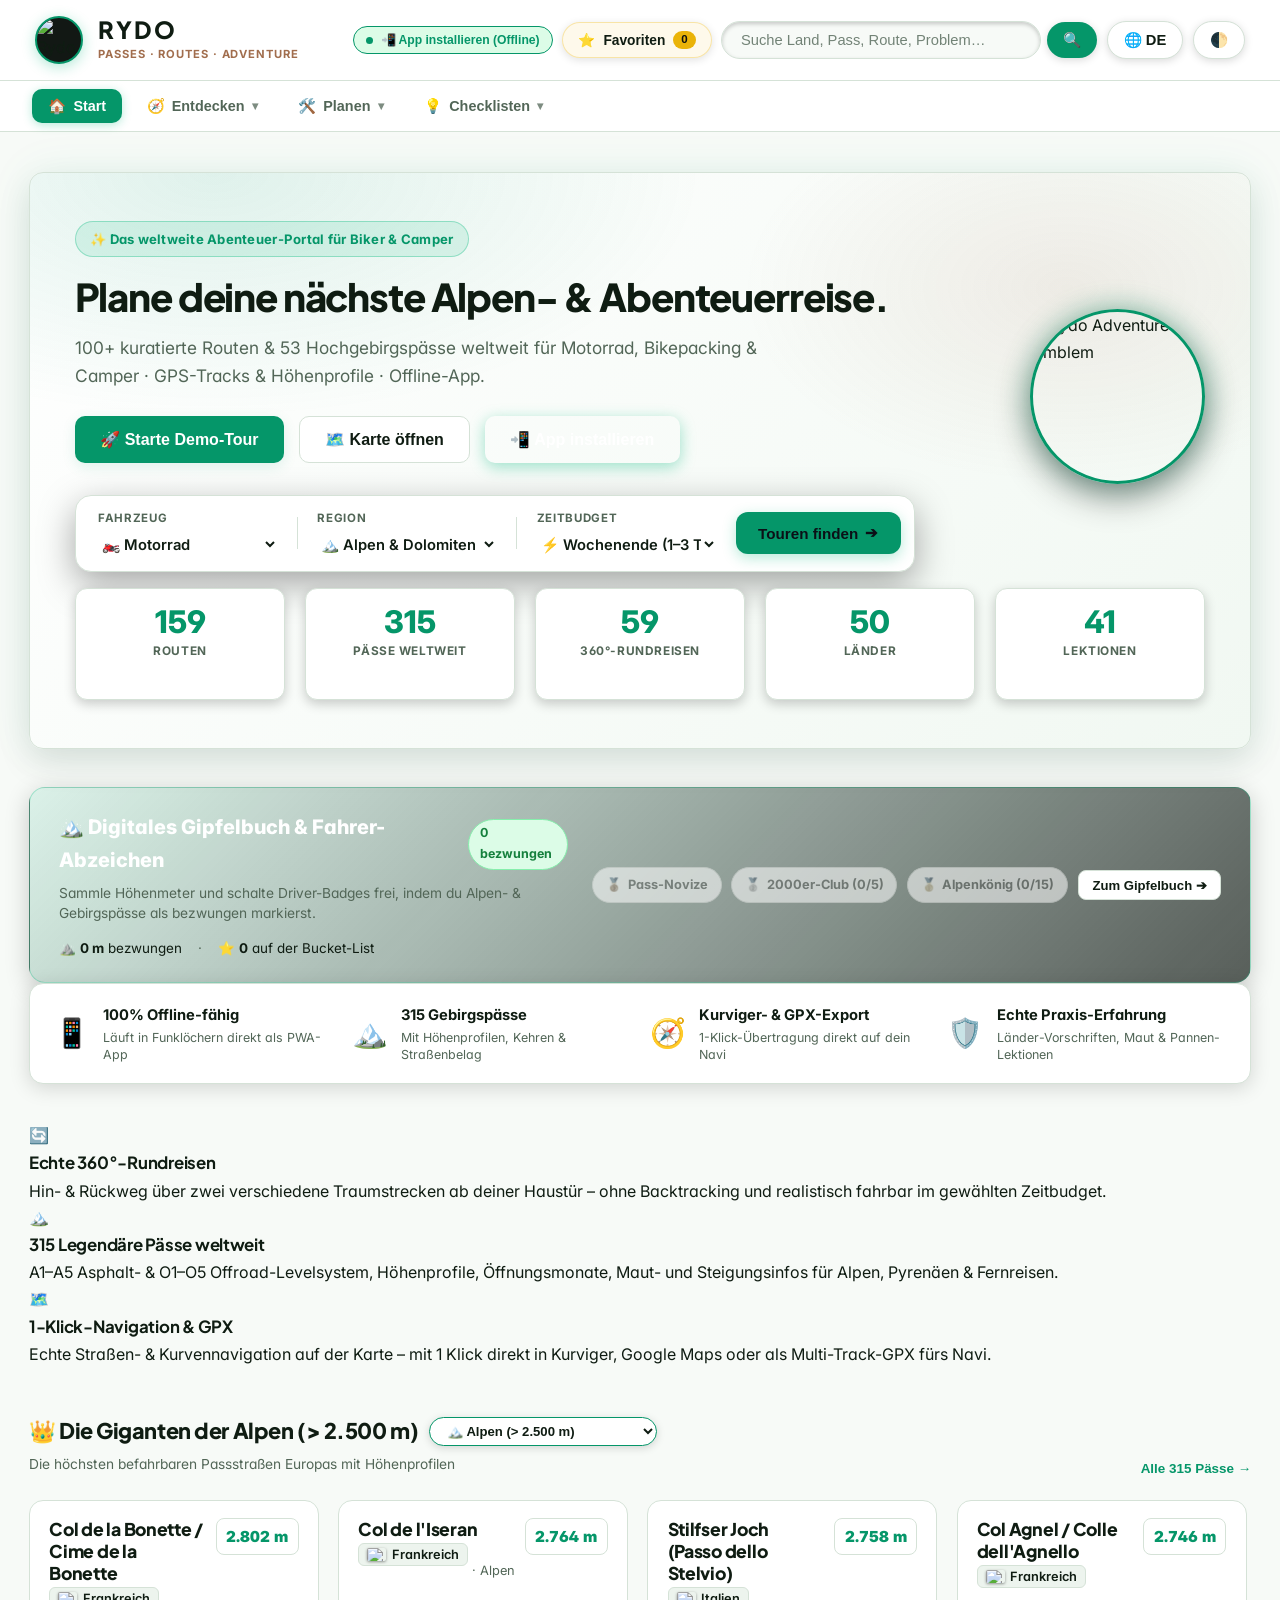
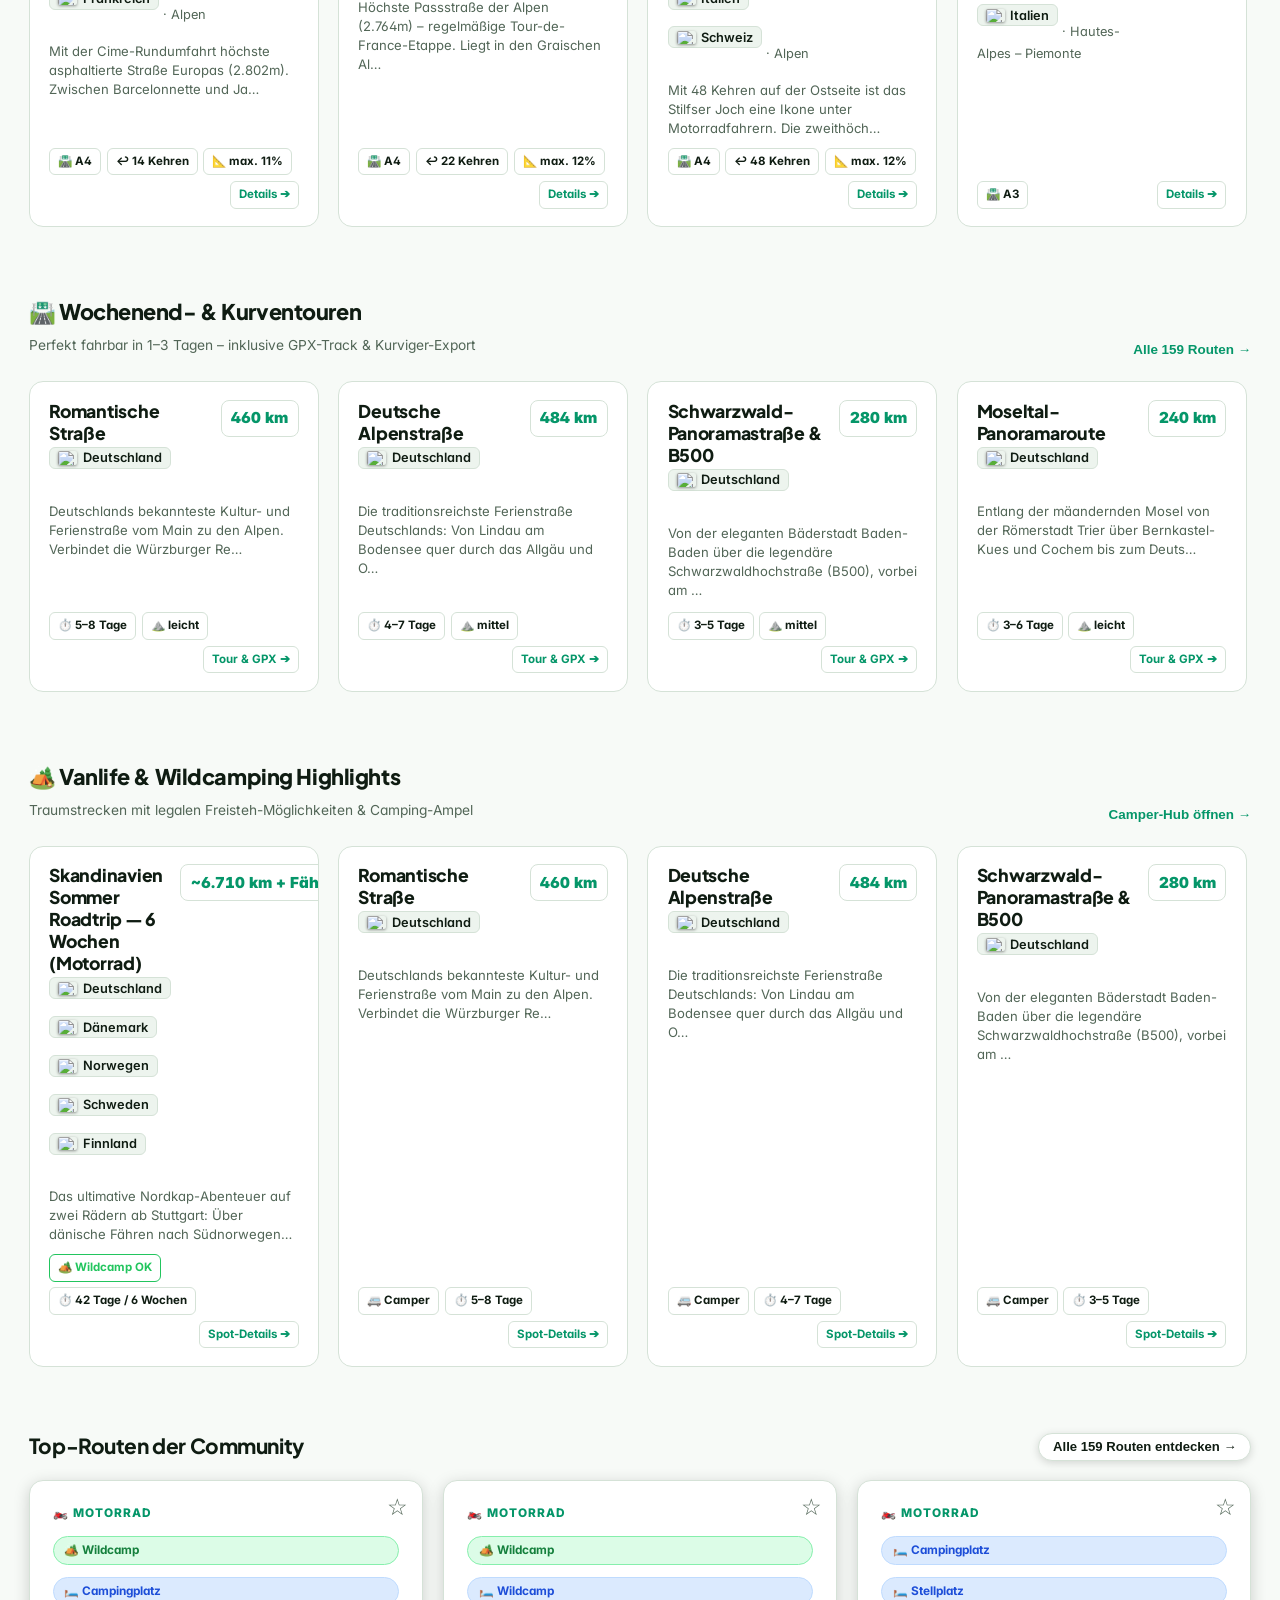
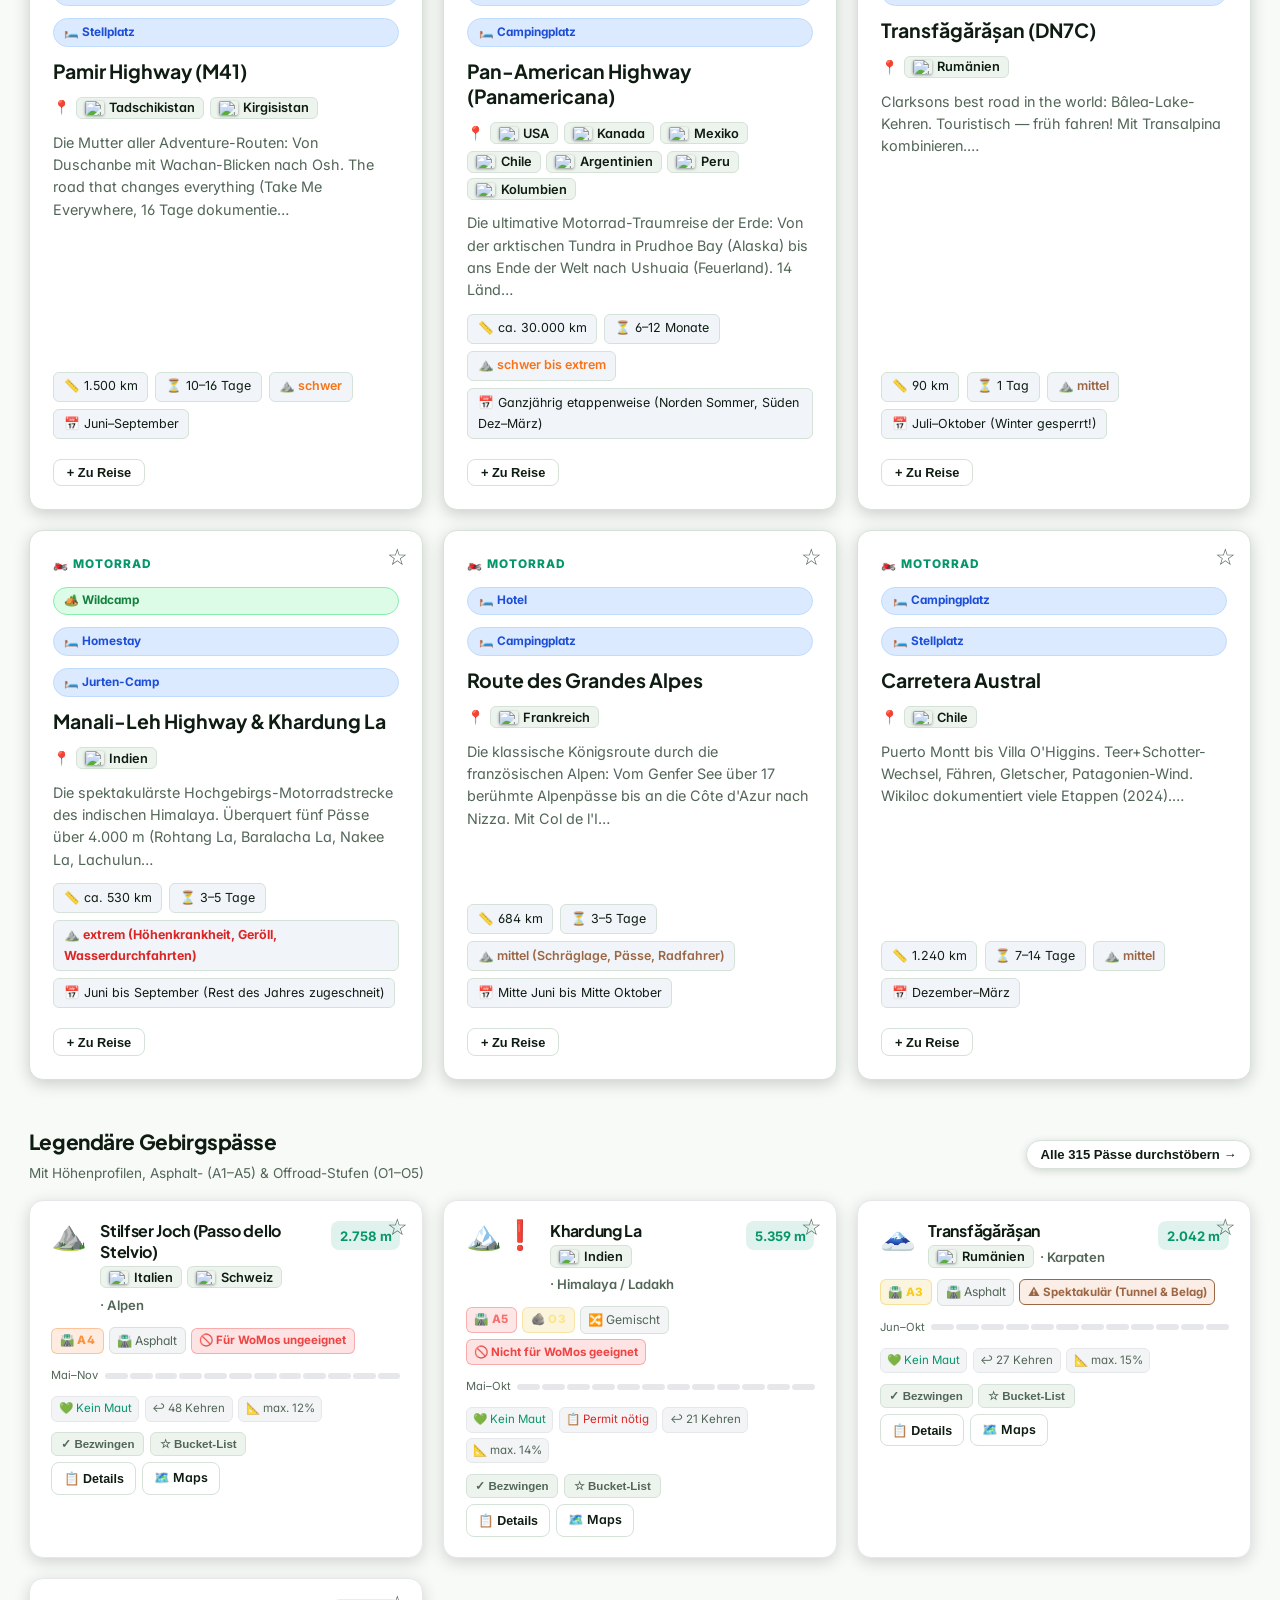
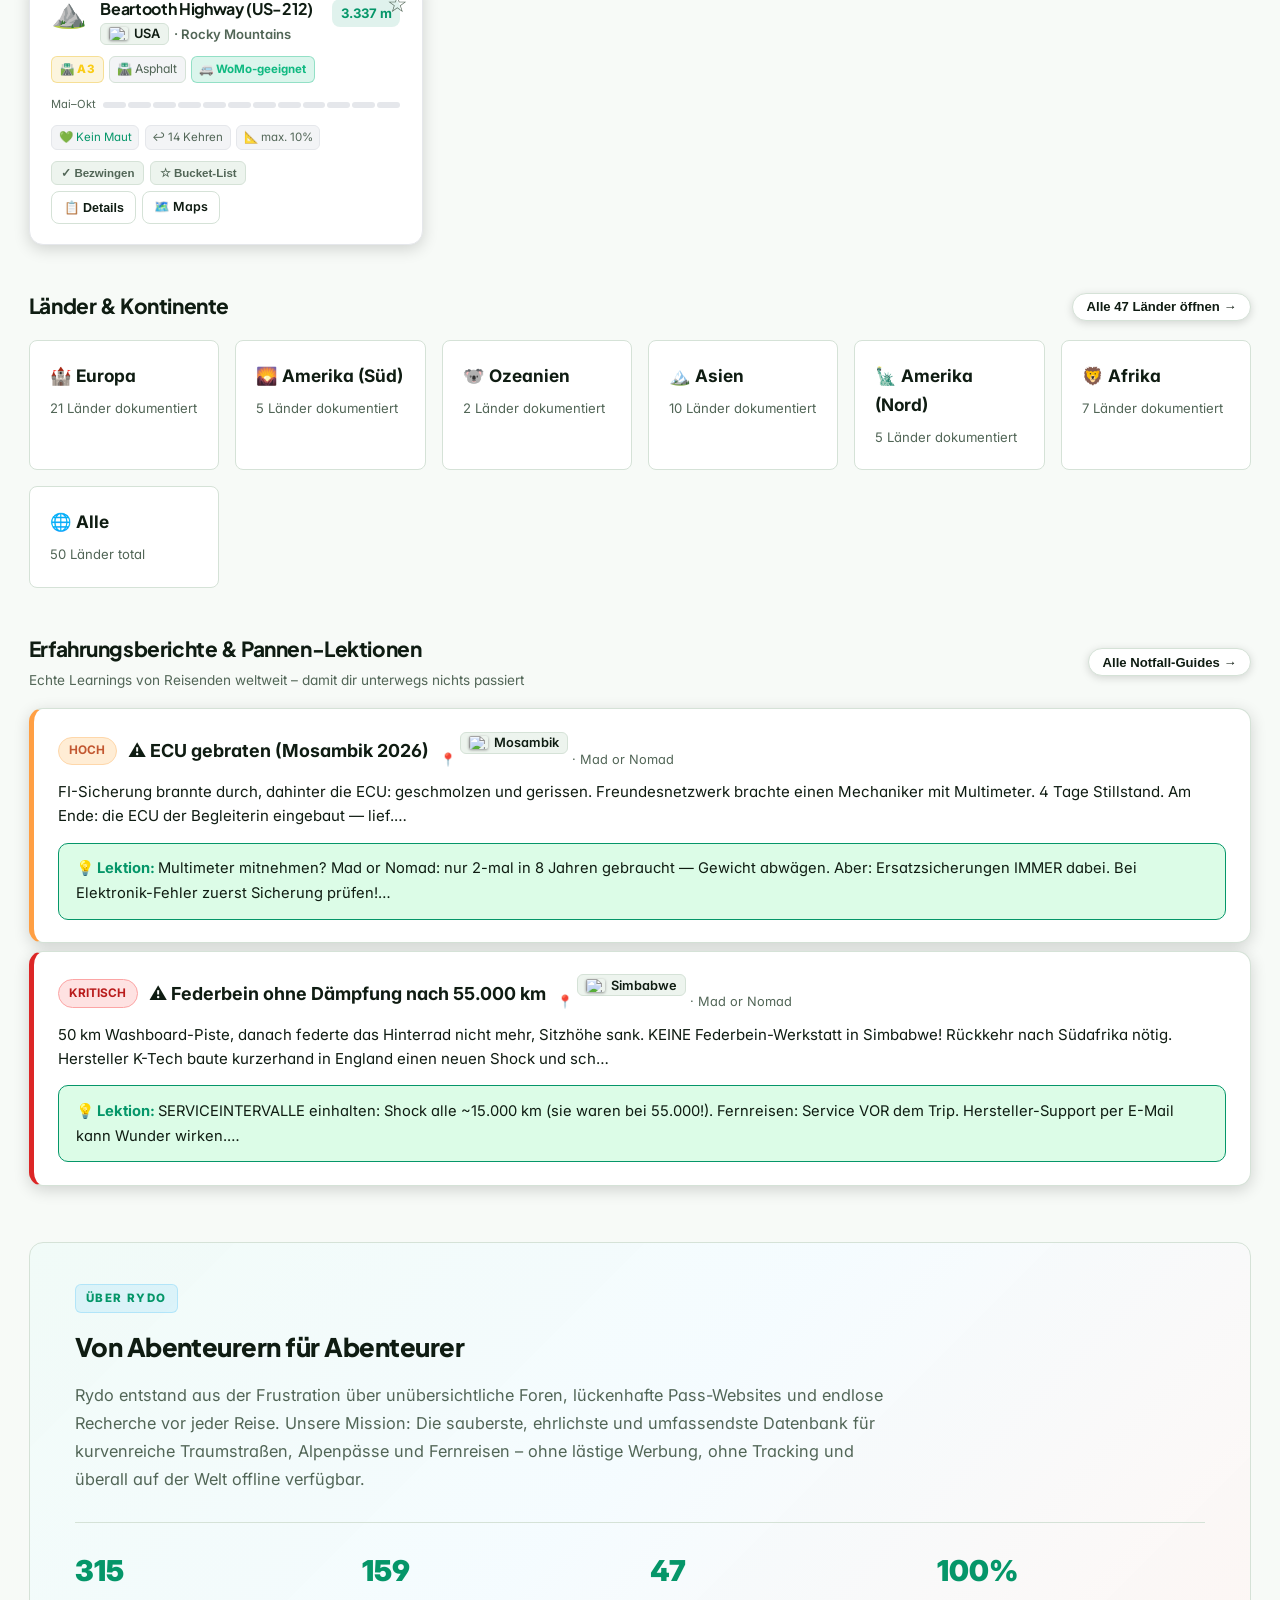
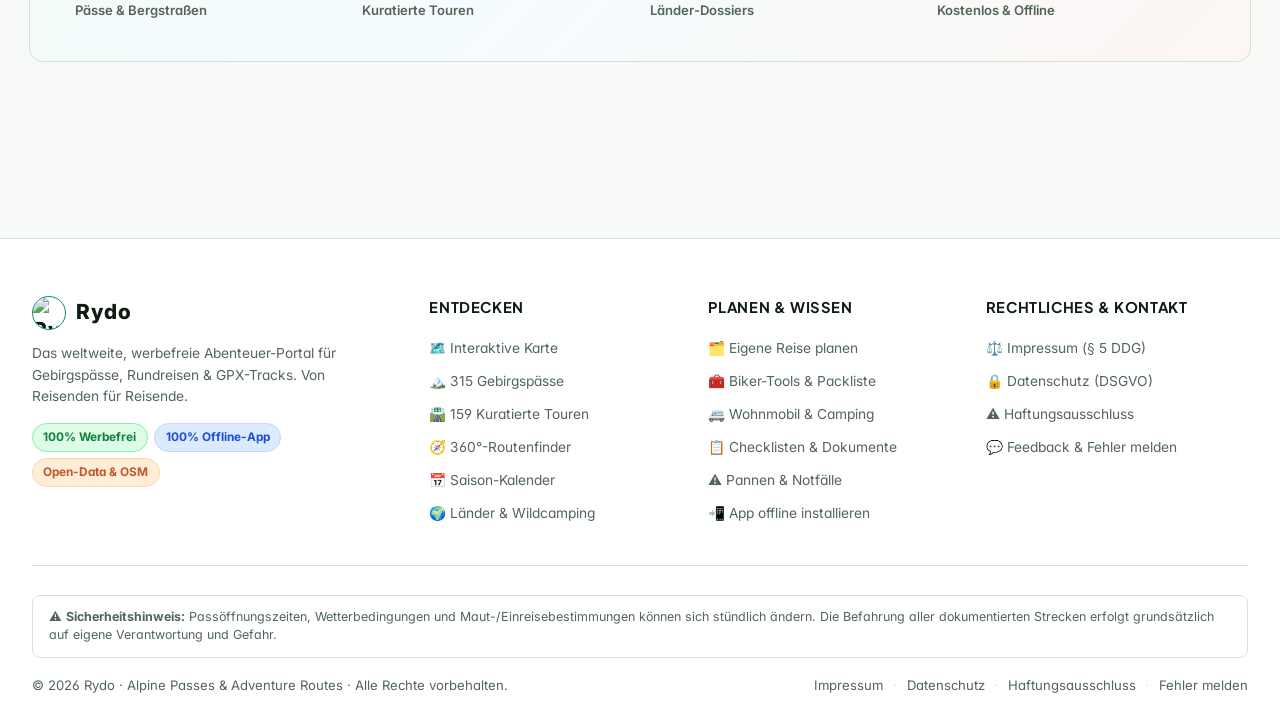
==== index.html @ 531a0388 "Add files via upload" ====
<!DOCTYPE html>
<html lang="de" data-theme="dark">
<head>

<meta charset="UTF-8">
<meta name="viewport" content="width=device-width, initial-scale=1.0">
<title>Rydo – Alpine Passes & Adventure Routes | Moto, Bike & Camper</title>
<meta name="description" content="Rydo – Die weltweite Abenteuer- & Pässe-Datenbank für Motorrad, Bikepacking und Wohnmobil. 100+ kuratierte Routen, 53 Hochgebirgspässe, Reiseplaner & GPX-Tracks.">
<meta name="keywords" content="Rydo, Alpenpässe, Motorradreisen, Bikepacking, Wohnmobil, Vanlife, Overlanding, Trans Euro Trail, GPX, Kurviger, Wildcamping, TET">
<meta name="author" content="Rydo">
<meta name="theme-color" content="#10b981">
<link rel="icon" type="image/jpeg" href="assets/logo.jpg">
<link rel="apple-touch-icon" href="assets/logo.jpg">
<link rel="manifest" href="manifest.json">
<meta property="og:title" content="Rydo – Alpine Passes & Adventure Routes">
<meta property="og:description" content="Kuratierte Pässe, Rundreisen & weltweiter Reiseplaner für Motorrad, Bikepacking und Campervan. 315 Pässe, 159 Touren, GPX & 100% offline-fähig.">
<meta property="og:image" content="assets/logo.jpg">
<meta property="og:type" content="website">
<meta name="twitter:card" content="summary_large_image">
<meta name="twitter:title" content="Rydo – Alpine Passes & Adventure Routes">
<meta name="twitter:description" content="315 Gebirgspässe, 159 kuratierte Touren & 100% offline-fähige PWA für Biker & Camper.">
<meta name="twitter:image" content="assets/logo.jpg">
<link rel="preconnect" href="https://fonts.googleapis.com">
<link rel="preconnect" href="https://fonts.gstatic.com" crossorigin>
<link href="https://fonts.googleapis.com/css2?family=Plus+Jakarta+Sans:wght@400;500;600;700;800;900&family=Inter:wght@300;400;500;600;700&display=swap" rel="stylesheet">
<link rel="stylesheet" href="https://unpkg.com/leaflet@1.9.4/dist/leaflet.css">
<link rel="stylesheet" href="css/style.css">
<link rel="preload" href="js/data.js" as="script">
<script type="application/ld+json">
{
  "@context": "https://schema.org",
  "@type": "WebSite",
  "name": "Rydo",
  "alternateName": "Rydo Adventure",
  "description": "Die weltweite Abenteuer- & Pässe-Datenbank für Motorrad, Bikepacking und Wohnmobil mit 315 Pässen, 159 Routen, GPX & Offline-App.",
  "inLanguage": "de-DE"
}
</script>
</head>
<body>



<header>
  <div class="logo" onclick="showView('start')" title="Zur Startseite">
    <div class="brand-logo-badge" aria-hidden="true">
      <img src="assets/logo.jpg" alt="Rydo Logo" class="brand-logo-img">
    </div>
    <div class="brand-text-wrap">
      <h1 class="brand-title" data-i18n="appTitle">Rydo</h1>
      <p class="brand-tagline" data-i18n="appSub">Passes &middot; Routes &middot; Adventure</p>
    </div>
  </div>
  
      <div class="header-controls">
    <button class="offline-badge" onclick="openPwaInfoModal()" title="Offline-Nutzung & App-Installation als PWA" aria-label="Offline-Status">
      <span class="status-dot"></span>
      <span data-i18n="offlineReady">📲 App installieren (Offline)</span>
    </button>
    <button class="ctrl-btn fav-badge-btn" onclick="openFavoritesModal()" title="Meine gemerkten Favoriten anzeigen" aria-label="Favoriten">
      <span class="fav-icon">⭐</span>
      <span class="fav-label">Favoriten</span>
      <span id="headerFavCount" class="fav-counter-badge">0</span>
    </button>
    <div class="searchbox" role="search" aria-label="Suche">
      <input type="text" id="searchInput" placeholder="Suche Land, Route, Problem…" oninput="doSearch()" aria-label="Suche">
      <button onclick="doSearch()" aria-label="Suchen">🔍</button>
    </div>
    <button id="langToggleBtn" class="ctrl-btn secondary" onclick="toggleLang()" title="Sprache wechseln / Switch Language" aria-label="Sprache wechseln">🌐 DE</button>
    <button class="ctrl-btn secondary" onclick="toggleTheme()" aria-label="Dark/Light Mode umschalten" title="Dark/Light Mode umschalten">🌓</button>
  </div>
  <div id="searchFeedback" class="hint" style="display:none; padding:.4rem 2rem; background:var(--bg2); border-bottom:1px solid var(--border); width:100%"></div>
</header>

<!-- Hauptnavigation: 4 strukturierte Hubs mit Mega-Dropdown-Menüs (Komoot / Stripe Style) -->
<nav id="mainnav" class="sticky-nav">
  <div class="nav-container">
    <div class="nav-items-group">
      <!-- 1. Start Direct Link -->
      <button data-view="start" class="nav-btn-direct active" onclick="showView('start')">
        <span class="nav-icon">🏠</span> <span data-i18n="navStart">Start</span>
      </button>

      <!-- 2. Entdecken Dropdown -->
      <div class="nav-dropdown" id="navDropdownEntdecken">
        <button class="nav-dropdown-trigger" onclick="toggleNavDropdown('navDropdownEntdecken', event)" aria-expanded="false" aria-haspopup="true">
          <span class="nav-icon">🧭</span>
          <span data-i18n="navDiscover">Entdecken</span>
          <span class="nav-chevron">▾</span>
        </button>
        <div class="nav-dropdown-menu">
          <div class="nav-dropdown-header">Touren, Pässe &amp; Regionen</div>
          <button class="nav-dropdown-item" data-view="paesse" onclick="selectNavView('paesse')">
            <span class="item-icon">🏔️</span>
            <div class="item-text">
              <span class="item-title" data-i18n="navPasses">315 Gebirgspässe</span>
              <span class="item-sub">Höhenprofile, Kehren, Steigung &amp; Straßenbelag</span>
            </div>
          </button>
          <button class="nav-dropdown-item" data-view="routen" onclick="selectNavView('routen')">
            <span class="item-icon">🛣️</span>
            <div class="item-text">
              <span class="item-title" data-i18n="navRoutes">159 Kuratierte Routen</span>
              <span class="item-sub">GPX-Tracks für Motorrad, Camper &amp; Bikepacking</span>
            </div>
          </button>
          <button class="nav-dropdown-item" data-view="karte" onclick="selectNavView('karte')">
            <span class="item-icon">🗺️</span>
            <div class="item-text">
              <span class="item-title" data-i18n="navMap">Interaktive Karte</span>
              <span class="item-sub">OSRM-Kurvenstrecken &amp; 1-Klick-Kurviger-Planung</span>
            </div>
          </button>
          <button class="nav-dropdown-item" data-view="laender" onclick="selectNavView('laender')">
            <span class="item-icon">🌍</span>
            <div class="item-text">
              <span class="item-title" data-i18n="navCountryDb">Länder-Dossiers</span>
              <span class="item-sub">47 Länder mit Maut, Carnet, Grüne Karte &amp; Gesetzen</span>
            </div>
          </button>
          <button class="nav-dropdown-item" data-view="kalender" onclick="selectNavView('kalender')">
            <span class="item-icon">📅</span>
            <div class="item-text">
              <span class="item-title" data-i18n="navCalendar">Reisekalender</span>
              <span class="item-sub">Beste Reisezeit &amp; monatliche Pass-Öffnungen</span>
            </div>
          </button>
        </div>
      </div>

      <!-- 3. Planen Dropdown -->
      <div class="nav-dropdown" id="navDropdownPlanen">
        <button class="nav-dropdown-trigger" onclick="toggleNavDropdown('navDropdownPlanen', event)" aria-expanded="false" aria-haspopup="true">
          <span class="nav-icon">🛠️</span>
          <span data-i18n="navPlanner">Planen</span>
          <span class="nav-chevron">▾</span>
        </button>
        <div class="nav-dropdown-menu">
          <div class="nav-dropdown-header">Reise-Tools &amp; Planer</div>
          <button class="nav-dropdown-item highlight" data-view="finder" onclick="selectNavView('finder')">
            <span class="item-icon">✨</span>
            <div class="item-text">
              <span class="item-title">360°-Rundreise-Finder</span>
              <span class="item-sub">Maßgeschneiderte Rundtouren ab deiner Haustür</span>
            </div>
          </button>
          <button class="nav-dropdown-item" data-view="meine-reisen" onclick="selectNavView('meine-reisen')">
            <span class="item-icon">🧭</span>
            <div class="item-text">
              <span class="item-title" data-i18n="navMyTrips">Meine Reisen &amp; Etappen</span>
              <span class="item-sub">Persönlicher Reiseplaner mit GPX-Kombination</span>
            </div>
          </button>
          <button class="nav-dropdown-item" data-view="tools" onclick="selectNavView('tools')">
            <span class="item-icon">🎒</span>
            <div class="item-text">
              <span class="item-title">Biker-Tools &amp; Packlisten</span>
              <span class="item-sub">Interaktive Checkliste &amp; Sprit-/Kostenrechner</span>
            </div>
          </button>
          <button class="nav-dropdown-item" data-view="wohnmobil" onclick="selectNavView('wohnmobil')">
            <span class="item-icon">🚐</span>
            <div class="item-text">
              <span class="item-title" data-i18n="navCamper">Wohnmobil- &amp; Vanlife-Hub</span>
              <span class="item-sub">Camping-Ampel, Stellplätze &amp; Fahrzeuglimits</span>
            </div>
          </button>
        </div>
      </div>

      <!-- 4. Ratgeber & Wissen Dropdown -->
      <div class="nav-dropdown" id="navDropdownWissen">
        <button class="nav-dropdown-trigger" onclick="toggleNavDropdown('navDropdownWissen', event)" aria-expanded="false" aria-haspopup="true">
          <span class="nav-icon">💡</span>
          <span data-i18n="navPrep">Ratgeber</span>
          <span class="nav-chevron">▾</span>
        </button>
        <div class="nav-dropdown-menu">
          <div class="nav-dropdown-header">Praxis-Tipps, Sicherheit &amp; Notfall</div>
          <button class="nav-dropdown-item" data-view="vorbereitung" onclick="selectNavView('vorbereitung')">
            <span class="item-icon">🦺</span>
            <div class="item-text">
              <span class="item-title">Checklisten &amp; Dokumente</span>
              <span class="item-sub">Einreise, Grüne Karte, Carnet &amp; Notfall-Docs</span>
            </div>
          </button>
          <button class="nav-dropdown-item" data-view="probleme" onclick="selectNavView('probleme')">
            <span class="item-icon">⚠️</span>
            <div class="item-text">
              <span class="item-title" data-i18n="navLessons">Pannen &amp; Notfall-Lektionen</span>
              <span class="item-sub">41 echte Erfahrungsberichte &amp; Learnings weltweit</span>
            </div>
          </button>
          <button class="nav-dropdown-item" data-view="quellen" onclick="selectNavView('quellen')">
            <span class="item-icon">📚</span>
            <div class="item-text">
              <span class="item-title" data-i18n="navSources">Quellen &amp; Transparenz</span>
              <span class="item-sub">Reiseblogs, Community-Foren &amp; Datenpartner</span>
            </div>
          </button>
        </div>
      </div>
    </div>

    <!-- Mobile Hamburger Toggle -->
    <button class="nav-mobile-toggle" id="navMobileToggle" onclick="toggleMobileNav()" aria-label="Navigation öffnen" aria-expanded="false">
      <span class="hamburger-bar"></span>
      <span class="hamburger-bar"></span>
      <span class="hamburger-bar"></span>
    </button>
  </div>
</nav>

<main>

<!-- ============ START ============ -->
<section id="view-start" class="view active">
  <div class="hero">
    <div class="hero-inner">
      <div class="hero-content">
        <div class="hero-pill-badge">✨ Das weltweite Abenteuer-Portal für Biker &amp; Camper</div>
        <h2 data-i18n="heroTitle">Dein nächstes Abenteuer beginnt hier.</h2>
        <p data-i18n="heroSub">315 Gebirgspässe, 159 kuratierte Rundreisen &amp; verlässliche GPX-Tracks für Motorrad, Camper und Bikepacking. 100% werbefrei und komplett offline-fähig.</p>
        <div class="hero-actions">
          <button class="hero-btn hero-btn-primary" onclick="startDemoTour()">🚀 Starte Demo-Tour</button>
          <button class="hero-btn hero-btn-secondary" onclick="showView('karte')">🗺️ Karte öffnen</button>
          <button class="hero-btn install-cta-btn" onclick="openPwaInfoModal()">📲 App installieren</button>
        </div>

        <!-- Floating Quick-Finder Bar -->
        <div class="hero-quick-bar">
          <div class="hq-field">
            <label for="hqVehicle">Fahrzeug</label>
            <select id="hqVehicle">
              <option value="motorrad">🏍️ Motorrad</option>
              <option value="wohnmobil">🚐 Camper / Van</option>
              <option value="bikepacking">🚵 Bikepacking</option>
            </select>
          </div>
          <div class="hq-divider"></div>
          <div class="hq-field">
            <label for="hqRegion">Region</label>
            <select id="hqRegion">
              <option value="alpen">🏔️ Alpen &amp; Dolomiten</option>
              <option value="pyrenaeen">🌄 Pyrenäen</option>
              <option value="skandinavien">🌲 Skandinavien</option>
              <option value="weltweit">🌍 Alle Regionen</option>
            </select>
          </div>
          <div class="hq-divider"></div>
          <div class="hq-field">
            <label for="hqDuration">Zeitbudget</label>
            <select id="hqDuration">
              <option value="weekend">⚡ Wochenende (1–3 Tage)</option>
              <option value="week">📅 1 Woche (4–7 Tage)</option>
              <option value="long">🗺️ 2+ Wochen Expedition</option>
            </select>
          </div>
          <button class="hq-btn" onclick="applyQuickFinder()">
            <span>Touren finden</span> ➔
          </button>
        </div>
      </div>
      <div class="hero-badge-container">
        <img src="assets/logo.jpg" alt="Rydo Adventure Emblem" class="hero-emblem-img">
      </div>
    </div>
    <div class="stats" id="statBox"></div>
  </div>

  <!-- Digitales Gipfelbuch Banner -->
  <div id="startGipfelbuchBanner"></div>

  <!-- Trust & Value Strip -->
  <div class="trust-bar">
    <div class="trust-item">
      <span class="trust-icon">📱</span>
      <div class="trust-text">
        <strong>100% Offline-fähig</strong>
        <span>Läuft in Funklöchern direkt als PWA-App</span>
      </div>
    </div>
    <div class="trust-item">
      <span class="trust-icon">🏔️</span>
      <div class="trust-text">
        <strong>315 Gebirgspässe</strong>
        <span>Mit Höhenprofilen, Kehren &amp; Straßenbelag</span>
      </div>
    </div>
    <div class="trust-item">
      <span class="trust-icon">🧭</span>
      <div class="trust-text">
        <strong>Kurviger- &amp; GPX-Export</strong>
        <span>1-Klick-Übertragung direkt auf dein Navi</span>
      </div>
    </div>
    <div class="trust-item">
      <span class="trust-icon">🛡️</span>
      <div class="trust-text">
        <strong>Echte Praxis-Erfahrung</strong>
        <span>Länder-Vorschriften, Maut &amp; Pannen-Lektionen</span>
      </div>
    </div>
  </div>

  <!-- Highlights Banner & Features -->
  <div class="feature-strip">
    <div class="feature-card" onclick="showView('finder')">
      <div class="feature-icon">🔄</div>
      <h4>Echte 360°-Rundreisen</h4>
      <p>Hin- &amp; Rückweg über zwei verschiedene Traumstrecken ab deiner Haustür – ohne Backtracking und realistisch fahrbar im gewählten Zeitbudget.</p>
    </div>
    <div class="feature-card" onclick="showView('paesse')">
      <div class="feature-icon">🏔️</div>
      <h4>315 Legendäre Pässe weltweit</h4>
      <p>A1–A5 Asphalt- &amp; O1–O5 Offroad-Levelsystem, Höhenprofile, Öffnungsmonate, Maut- und Steigungsinfos für Alpen, Pyrenäen &amp; Fernreisen.</p>
    </div>
    <div class="feature-card" onclick="showView('karte')">
      <div class="feature-icon">🗺️</div>
      <h4>1-Klick-Navigation &amp; GPX</h4>
      <p>Echte Straßen- &amp; Kurvennavigation auf der Karte – mit 1 Klick direkt in Kurviger, Google Maps oder als Multi-Track-GPX fürs Navi.</p>
    </div>
  </div>

  <!-- Carousel 1: Dynamischer Pass-Katalog / Regionen & Wohnort -->
  <div class="carousel-section">
    <div class="carousel-header">
      <div>
        <div style="display:flex;align-items:center;gap:.7rem;flex-wrap:wrap">
          <h3 id="carouselGigantenTitle" style="margin:0">👑 Die Giganten der Alpen (> 2.500 m)</h3>
          <select id="carouselPassRegionSelect" class="carousel-region-select" onchange="setCarouselPassMode(this.value)" aria-label="Gebirge oder Region auswählen">
            <option value="alpen">🏔️ Alpen (> 2.500 m)</option>
            <option value="near">📍 In meiner Nähe (Wohnort)</option>
            <option value="mittelgebirge">🌲 Deutsche Mittelgebirge</option>
            <option value="dolomiten">⛰️ Dolomiten &amp; Trentino</option>
            <option value="pyrenaeen">🌄 Pyrenäen</option>
            <option value="skandinavien">🌲 Skandinavien &amp; Fjorde</option>
            <option value="weltweit">🌍 Höchste Pässe Weltweit</option>
            <option value="bucket">⭐ Meine Bucket-List</option>
          </select>
        </div>
        <p class="carousel-sub" id="carouselGigantenSub">Die höchsten befahrbaren Passstraßen Europas mit Höhenprofilen</p>
      </div>
      <button class="carousel-nav-btn" onclick="showView('paesse')">Alle 315 Pässe →</button>
    </div>

    <!-- Standort / City Bar (wird eingeblendet bei 'near') -->
    <div id="carouselNearCityBar" class="carousel-near-bar" style="display:none">
      <label for="carouselHomeCity">📍 Ausgangsort:</label>
      <select id="carouselHomeCity" class="carousel-city-select" onchange="setCarouselHomeCity(this.value)">
        <option value="München">München</option>
        <option value="Stuttgart">Stuttgart</option>
        <option value="Innsbruck">Innsbruck</option>
        <option value="Salzburg">Salzburg</option>
        <option value="Zürich">Zürich</option>
        <option value="Basel">Basel</option>
        <option value="Bern">Bern</option>
        <option value="Bozen">Bozen</option>
        <option value="Wien">Wien</option>
        <option value="Klagenfurt">Klagenfurt</option>
        <option value="Bregenz">Bregenz</option>
        <option value="Frankfurt">Frankfurt</option>
        <option value="Köln">Köln</option>
        <option value="Nürnberg">Nürnberg</option>
        <option value="Dresden">Dresden</option>
        <option value="Hannover">Hannover</option>
        <option value="Leipzig">Leipzig</option>
        <option value="Berlin">Berlin</option>
        <option value="Hamburg">Hamburg</option>
      </select>
      <button class="carousel-gps-btn" onclick="useCurrentLocationForCarousel()">
        📡 GPS-Standort
      </button>
      <span id="carouselNearStatus" style="font-size:.78rem;color:var(--muted)"></span>
    </div>

    <div class="swipe-carousel" id="carouselGiganten"></div>
  </div>

  <!-- Carousel 2: Kuratierte Traumtouren fürs Wochenende -->
  <div class="carousel-section">
    <div class="carousel-header">
      <div>
        <h3>🛣️ Wochenend- &amp; Kurventouren</h3>
        <p class="carousel-sub">Perfekt fahrbar in 1–3 Tagen – inklusive GPX-Track &amp; Kurviger-Export</p>
      </div>
      <button class="carousel-nav-btn" onclick="showView('routen')">Alle 159 Routen →</button>
    </div>
    <div class="swipe-carousel" id="carouselWochenende"></div>
  </div>

  <!-- Carousel 3: Vanlife & Wildcamping Highlights -->
  <div class="carousel-section">
    <div class="carousel-header">
      <div>
        <h3>🏕️ Vanlife &amp; Wildcamping Highlights</h3>
        <p class="carousel-sub">Traumstrecken mit legalen Freisteh-Möglichkeiten &amp; Camping-Ampel</p>
      </div>
      <button class="carousel-nav-btn" onclick="showView('wohnmobil')">Camper-Hub öffnen →</button>
    </div>
    <div class="swipe-carousel" id="carouselVanlife"></div>
  </div>

  <div style="display:flex;justify-content:space-between;align-items:center;margin:2.5rem 0 1rem;flex-wrap:wrap;gap:.5rem">
    <h3 style="margin:0;font-size:1.3rem">Top-Routen der Community</h3>
    <button class="ctrl-btn secondary" style="font-size:0.82rem;padding:0.35rem 0.85rem" onclick="showView('routen')">Alle 159 Routen entdecken →</button>
  </div>
  <div class="route-grid" id="topRoutes"></div>

  <div style="display:flex;justify-content:space-between;align-items:center;margin:2.8rem 0 1rem;flex-wrap:wrap;gap:.5rem">
    <div>
      <h3 style="margin:0;font-size:1.3rem">Legendäre Gebirgspässe</h3>
      <p class="hint" style="margin:0.2rem 0 0;font-size:0.85rem">Mit Höhenprofilen, Asphalt- (A1–A5) &amp; Offroad-Stufen (O1–O5)</p>
    </div>
    <button class="ctrl-btn secondary" style="font-size:0.82rem;padding:0.35rem 0.85rem" onclick="showView('paesse')">Alle 315 Pässe durchstöbern →</button>
  </div>
  <div class="route-grid" id="topPasses"></div>

  <div style="display:flex;justify-content:space-between;align-items:center;margin:2.8rem 0 1rem;flex-wrap:wrap;gap:.5rem">
    <h3 style="margin:0;font-size:1.3rem">Länder &amp; Kontinente</h3>
    <button class="ctrl-btn secondary" style="font-size:0.82rem;padding:0.35rem 0.85rem" onclick="showView('laender')">Alle 47 Länder öffnen →</button>
  </div>
  <div class="continent-grid" id="continentGrid"></div>

  <div style="display:flex;justify-content:space-between;align-items:center;margin:2.8rem 0 1rem;flex-wrap:wrap;gap:.5rem">
    <div>
      <h3 style="margin:0;font-size:1.3rem">Erfahrungsberichte &amp; Pannen-Lektionen</h3>
      <p class="hint" style="margin:0.2rem 0 0;font-size:0.85rem">Echte Learnings von Reisenden weltweit – damit dir unterwegs nichts passiert</p>
    </div>
    <button class="ctrl-btn secondary" style="font-size:0.82rem;padding:0.35rem 0.85rem" onclick="showView('probleme')">Alle Notfall-Guides →</button>
  </div>
  <div id="topProblems"></div>

  <!-- Über Rydo: Storytelling, Mission & Social Proof -->
  <div class="about-rydo-card">
    <div class="about-rydo-badge">ÜBER RYDO</div>
    <h3>Von Abenteurern für Abenteurer</h3>
    <p>
      Rydo entstand aus der Frustration über unübersichtliche Foren, lückenhafte Pass-Websites und endlose Recherche vor jeder Reise.
      Unsere Mission: Die sauberste, ehrlichste und umfassendste Datenbank für kurvenreiche Traumstraßen, Alpenpässe und Fernreisen – ohne lästige Werbung, ohne Tracking und überall auf der Welt offline verfügbar.
    </p>
    <div class="about-rydo-stats">
      <div class="ar-stat"><strong>315</strong><span>Pässe &amp; Bergstraßen</span></div>
      <div class="ar-stat"><strong>159</strong><span>Kuratierte Touren</span></div>
      <div class="ar-stat"><strong>47</strong><span>Länder-Dossiers</span></div>
      <div class="ar-stat"><strong>100%</strong><span>Kostenlos &amp; Offline</span></div>
    </div>
  </div>
</section>

<!-- ============ PÄSSE ============ -->
<section id="view-paesse" class="view">
  <h2>🏔️ Pässe-Finder & Höhenprofile</h2>
  <p class="hint">60+ dokumentierte Passstraßen aller Kontinente. Levelsystem: <b>A1–A5</b> (Asphalt) und <b>O1–O5</b> (Offroad/Gravel). Öffnungszeiten, Straßenoberfläche, Maut & Permit-Infos.</p>

  <!-- Pass Tracker & Gamification Banner -->
  <div id="passTrackerBanner" class="pass-tracker-banner"></div>

  <!-- Level-Legende -->
  <div class="pass-legend">
    <div class="pass-legend-group">
      <span class="pass-legend-title">🛣️ Asphalt</span>
      <span class="level-badge level-a1">A1</span><span class="level-label">Einsteiger</span>
      <span class="level-badge level-a2">A2</span><span class="level-label">Gemütlich</span>
      <span class="level-badge level-a3">A3</span><span class="level-label">Sportlich</span>
      <span class="level-badge level-a4">A4</span><span class="level-label">Anspruchsvoll</span>
      <span class="level-badge level-a5">A5</span><span class="level-label">Extrem</span>
    </div>
    <div class="pass-legend-group">
      <span class="pass-legend-title">🪨 Offroad</span>
      <span class="level-badge level-o1">O1</span><span class="level-label">Gravel</span>
      <span class="level-badge level-o2">O2</span><span class="level-label">Trail</span>
      <span class="level-badge level-o3">O3</span><span class="level-label">Enduro</span>
      <span class="level-badge level-o4">O4</span><span class="level-label">Extrem</span>
      <span class="level-badge level-o5">O5</span><span class="level-label">Expedition</span>
    </div>
  </div>

  <div class="filterbar" id="passFilterBar">
    <select id="passTrackerFilter" onchange="renderPasses()" aria-label="Mein Pass-Tracker">
      <option value="alle">🧭 Alle Pässe</option>
      <option value="conquered">✅ Nur bezwungene Pässe</option>
      <option value="bucket">⭐ Meine Bucket-List</option>
      <option value="unconquered">🏔️ Noch unbezwingt (Neuland)</option>
    </select>
    <select id="passContinentFilter" onchange="renderPasses()" aria-label="Kontinent">
      <option value="alle">Alle Kontinente</option>
      <option value="Europa">Europa</option>
      <option value="Asien">Asien</option>
      <option value="Afrika">Afrika</option>
      <option value="Amerika (Nord)">Amerika Nord</option>
      <option value="Amerika (Süd)">Amerika Süd</option>
      <option value="Ozeanien">Ozeanien</option>
    </select>
    <select id="passLevelFilter" onchange="renderPasses()" aria-label="Level">
      <option value="alle">Alle Level</option>
      <optgroup label="🛣️ Asphalt">
        <option value="A1">A1 – Einsteiger</option>
        <option value="A2">A2 – Gemütlich</option>
        <option value="A3">A3 – Sportlich</option>
        <option value="A4">A4 – Anspruchsvoll</option>
        <option value="A5">A5 – Extrem</option>
      </optgroup>
      <optgroup label="🪨 Offroad">
        <option value="O1">O1 – Gravel-Einsteiger</option>
        <option value="O2">O2 – Gravel</option>
        <option value="O3">O3 – Trail</option>
        <option value="O4">O4 – Enduro</option>
        <option value="O5">O5 – Expedition</option>
      </optgroup>
    </select>
    <select id="passSurfaceFilter" onchange="renderPasses()" aria-label="Oberfläche">
      <option value="alle">Alle Oberflächen</option>
      <option value="asphalt">🛣️ Asphalt (gepflegt)</option>
      <option value="asphalt-rough">⚠️ Asphalt (rissig)</option>
      <option value="mixed">🔀 Gemischt</option>
      <option value="gravel">🪨 Schotter</option>
      <option value="gravel-loose">⚠️🪨 Loser Schotter</option>
      <option value="dirt">🟤 Piste/Erde</option>
    </select>
    <select id="passMonthFilter" onchange="renderPasses()" aria-label="Monat offen">
      <option value="alle">Jeder Monat</option>
      <option value="1">Januar</option>
      <option value="2">Februar</option>
      <option value="3">März</option>
      <option value="4">April</option>
      <option value="5">Mai</option>
      <option value="6">Juni</option>
      <option value="7">Juli</option>
      <option value="8">August</option>
      <option value="9">September</option>
      <option value="10">Oktober</option>
      <option value="11">November</option>
      <option value="12">Dezember</option>
    </select>
    <select id="passCamperFilter" onchange="renderPasses()" aria-label="Wohnmobil-Eignung">
      <option value="alle">🚐 Alle Pässe (WoMo &amp; Bike)</option>
      <option value="geeignet">🚐 Nur WoMo-tauglich</option>
      <option value="eingeschraenkt">⚠️ WoMo-Einschränkungen</option>
      <option value="nicht_geeignet">🚫 Für WoMos ungeeignet/gesperrt</option>
    </select>
    <button class="chip" id="passYearRoundFilter" onclick="togglePassYearRound()">🟢 Ganzjährig offen</button>
    <button class="chip" id="passNoTollFilter" onclick="togglePassNoToll()">💚 Kein Maut</button>
  </div>

  <div id="passCount" class="hint" style="margin-bottom:.8rem"></div>
  <div class="pass-grid" id="passGrid"></div>
</section>

<!-- ============ LÄNDER ============ -->
<section id="view-laender" class="view">
  <h2>🌍 Länder-Datenbank & Einreise</h2>
  <p class="hint">Wähle ein Land für Einreise-Dokumente, Carnet-Pflicht, Versicherungsregeln (Grüne Karte), Wildcamping-Status & dokumentierte Strecken.</p>
  <div class="filterbar" id="countryFilter"></div>
  <div id="countryCount" class="hint" style="margin-bottom:.8rem"></div>
  <div class="country-grid" id="countryGrid"></div>
</section>

<!-- ============ ROUTEN ============ -->
<section id="view-routen" class="view">
  <h2>🛣️ Dokumentierte Routen & Trips</h2>
  <p class="hint">159 dokumentierte Routen weltweit. Klicke auf den Stern zum Merken oder auf „+ Zu Reise“, um die Strecke direkt in deinen Reiseplaner zu übernehmen.</p>
  <div class="filterbar">
    <select id="routeTypeFilter" onchange="renderRoutes()" aria-label="Fahrzeugtyp filtern">
      <option value="alle">Alle Typen</option>
      <option value="motorrad">🏍️ Motorrad</option>
      <option value="bikepacking">🚵 Bikepacking</option>
      <option value="wohnmobil">🚐 Wohnmobil</option>
    </select>
    <select id="routeDiffFilter" onchange="renderRoutes()" aria-label="Schwierigkeit filtern">
      <option value="alle">Jede Schwierigkeit</option>
      <option value="leicht">Leicht</option>
      <option value="mittel">Mittel</option>
      <option value="schwer">Schwer</option>
      <option value="extrem">Extrem</option>
    </select>
    <select id="routeCountryFilter" onchange="renderRoutes()" aria-label="Land filtern">
      <option value="alle">Alle Länder</option>
      <option value="Island">🇮🇸 Island</option>
                  <option value="Mexiko">🇲🇽 Mexiko</option>
                </select>
    <select id="routeContinentFilter" onchange="renderRoutes()" aria-label="Kontinent filtern">
      <option value="alle">Alle Kontinente</option>
      <option value="Europa">Europa</option>
      <option value="Asien">Asien</option>
      <option value="Afrika">Afrika</option>
      <option value="Amerika (Nord)">Amerika Nord</option>
      <option value="Amerika (Süd)">Amerika Süd</option>
      <option value="Ozeanien">Ozeanien</option>
    </select>
    <select id="routeAccommFilter" onchange="renderRoutes()" aria-label="Übernachtung filtern">
      <option value="alle">Alle Übernachtungen</option>
      <option value="Campingplatz">Campingplatz</option>
      <option value="Stellplatz">Stellplatz</option>
      <option value="Hotel">Hotel</option>
      <option value="Weingut">Weingut/Bauernhof</option>
      <option value="Wildcamp">Wildcamp</option>
    </select>
    <button class="chip" id="wildFilterRoute" onclick="toggleWildFilter()">🏕️ Nur Wildcamping</button>
    <button class="chip" id="favFilterRoute" onclick="toggleFavFilterRoute()">⭐ Nur Favoriten</button>
  </div>
  <div id="routeCount" class="hint" style="margin-bottom:.8rem"></div>
  <div class="route-grid big" id="routeGrid"></div>
</section>

<!-- ============ KARTE ============ -->
<section id="view-karte" class="view">
  <h2>🗺️ Interaktive Weltkarte & Höhenprofil</h2>
  <p class="hint">Interaktive Karte aller Routen. Klicke auf einen Marker oder wähle oben links eine Route. <b>Hovere über das Höhenprofil</b>, um den Verlauf live auf der Karte nachzuverfolgen.</p>
  
  <div class="map-legend">
    <span><i class="dot dot-moto"></i> 🏍️ Motorrad</span>
    <span><i class="dot dot-bp"></i> 🚵 Bikepacking</span>
    <span><i class="dot dot-fav"></i> ⭐ Favorit</span>
  </div>
  
  <div class="filterbar" id="mapPoiFilter" style="margin-bottom:.8rem">
    <button class="chip active" data-poi="alle" onclick="filterMapPois('alle', this)">Alle POIs</button>
    <button class="chip" data-poi="attractions" onclick="toggleMapAttractions(this)" style="background:rgba(255,107,53,0.15);border-color:var(--accent);color:var(--accent);font-weight:600">🌋 Natursensationen (28)</button>
    <button class="chip" data-poi="camping" onclick="filterMapPois('camping', this)">🏕️ Camping &amp; WoMo</button>
    <button class="chip" data-poi="fuel" onclick="filterMapPois('fuel', this)">⛽ Tankstelle</button>
    <button class="chip" data-poi="accommodation" onclick="filterMapPois('accommodation', this)">🏨 Unterkunft</button>
    <button class="chip" data-poi="food" onclick="filterMapPois('food', this)">🍽️ Restaurant</button>
    <button class="chip" data-poi="viewpoint" onclick="filterMapPois('viewpoint', this)">🌄 Pass/Aussicht</button>
    <button class="chip" data-poi="water" onclick="filterMapPois('water', this)">💧 Wasser</button>
  </div>
  
  <div id="map"></div>
  
  <div id="gpxDropZone" style="margin-top:.9rem;border:1px dashed var(--border);border-radius:12px;padding:1.1rem;text-align:center;color:var(--muted);font-size:.88rem;background:var(--bg2)">
    📤 GPX hierher ziehen oder <label for="gpxFileInput" style="color:var(--accent);cursor:pointer;text-decoration:underline;font-weight:600">Datei wählen</label>
    <input type="file" id="gpxFileInput" accept=".gpx" style="display:none" onchange="handleGpxFile(this.files[0])">
    <span style="margin:0 .6rem">·</span>
    <button class="btn" style="padding:.25rem .6rem;font-size:.78rem" onclick="loadDemoGpx()">📥 Demo-GPX (Transfăgărășan) laden</button>
    <div style="font-size:.76rem;color:var(--muted);margin-top:.4rem">🔒 100 % lokal in deinem Browser verarbeitet — kein Server-Upload erforderlich.</div>
  </div>
</section>

<!-- ============ SAISON-KALENDER ============ -->
<section id="view-kalender" class="view">
  <h2>📅 Saison-Kalender — Wann fahre ich wo?</h2>
  <p class="hint">Grün = empfohlene Reisezeit laut Reiseberichten. Klicke auf einen Monat in der Kopfzeile, um passende Strecken zu filtern.</p>
  <div class="cal-wrap">
    <table class="cal-table" id="calTable"><thead></thead><tbody></tbody></table>
  </div>
  <div id="calSelected" class="cal-selected"></div>
  <div class="route-grid big" id="calRoutes"></div>
</section>

<!-- ============ ROUTEN-FINDER WIZARD ============ -->
<section id="view-finder" class="view">
  <div class="finder-header">
    <div style="display:inline-block;padding:.3rem .8rem;border-radius:20px;background:rgba(255,107,53,0.15);color:var(--accent);font-size:.82rem;font-weight:700;margin-bottom:.5rem">✨ Intelligente Reise-Empfehlung</div>
    <h2>🧭 Finde deine perfekte Motorrad-, Bikepacking- oder Wohnmobil-Reise</h2>
    <p class="hint">Beantworte 4 kurze Fragen zu Startpunkt, Fahrkönnen, Reisezeitraum und Stil — unser Empfehlungs-Algorithmus gleicht deine Wünsche mit allen <b>101 Routen</b> und <b>53 Pässen</b> weltweit ab.</p>
  </div>

  <!-- Wizard Wrapper -->
  <div class="wizard-box" id="finderWizardBox">
    <!-- Live Match Preview Header -->
    <div class="finder-live-bar">
      <div class="finder-live-status">
        <span class="live-pulse"></span>
        <span>Live-Match:</span>
        <strong id="liveRouteCount">101</strong> Routen & <strong id="livePassCount">53</strong> Pässe passend
      </div>
      <div class="finder-live-hint" id="livePreviewHint">Wähle deine Präferenzen für ein maßgeschneidertes Ergebnis</div>
    </div>

    <!-- Progress Indicator -->
    <div class="wizard-progress-track">
      <div class="wizard-progress-bar" id="finderProgressBar" style="width:20%"></div>
    </div>
    <div class="wizard-step-tabs">
      <div class="wizard-step-tab active" id="tabStep1" onclick="jumpFinderStep(1)"><span>1</span> Startpunkt</div>
      <div class="wizard-step-tab" id="tabStep2" onclick="jumpFinderStep(2)"><span>2</span> Fahrlevel & Tempo</div>
      <div class="wizard-step-tab" id="tabStep3" onclick="jumpFinderStep(3)"><span>3</span> Zeitraum</div>
      <div class="wizard-step-tab" id="tabStep4" onclick="jumpFinderStep(4)"><span>4</span> Erlebnis & No-Gos</div>
      <div class="wizard-step-tab" id="tabStep5" onclick="jumpFinderStep(5)"><span>5</span> Ergebnis</div>
    </div>

    <!-- Step 1: Startpunkt -->
    <div class="wizard-step-panel active" id="stepPanel1">
      <h3 class="wizard-question-title">📍 Wo startest du deine Tour?</h3>
      <p class="wizard-question-sub">Wähle deine Region oder klicke direkt auf deinen Heimatort für realistische Anfahrtszeiten:</p>
      
      <div class="finder-cards-grid" id="finderStartGrid">
        <div class="finder-choice-card active" data-region="dach" onclick="selectStartRegion('dach', this)">
          <div class="choice-icon">🇩🇪 🇦🇹 🇨🇭</div>
          <div class="choice-title">DACH-Raum</div>
          <div class="choice-desc">Deutschland, Österreich, Schweiz — ideal für Alpen, Schwarzwald, Dolomiten & Mitteleuropa</div>
        </div>
        <div class="finder-choice-card" data-region="suedeuropa" onclick="selectStartRegion('suedeuropa', this)">
          <div class="choice-icon">🇮🇹 🇫🇷 🇪🇸</div>
          <div class="choice-title">Süd- / Westeuropa</div>
          <div class="choice-desc">Italien, Frankreich, Spanien, Portugal — Mittelmeer, Seealpen, Pyrenäen</div>
        </div>
        <div class="finder-choice-card" data-region="skandinavien" onclick="selectStartRegion('skandinavien', this)">
          <div class="choice-icon">🇳🇴 🇸🇪 🇫🇮</div>
          <div class="choice-title">Nordeuropa</div>
          <div class="choice-desc">Norwegen, Schweden, Finnland, Dänemark — Fjorde, Jedermannsrecht, Mitternachtssonne</div>
        </div>
        <div class="finder-choice-card" data-region="balkan" onclick="selectStartRegion('balkan', this)">
          <div class="choice-icon">🇭🇷 🇸🇮 🇬🇷</div>
          <div class="choice-title">Balkan & Osteuropa</div>
          <div class="choice-desc">Kroatien, Slowenien, Bosnien, Rumänien, Griechenland — Kurven, Küstenstraßen & TET</div>
        </div>
        <div class="finder-choice-card" data-region="uk" onclick="selectStartRegion('uk', this)">
          <div class="choice-icon">🇬🇧 🇮🇪 🏴󠁧󠁢󠁳󠁣󠁴󠁿</div>
          <div class="choice-title">UK & Irland</div>
          <div class="choice-desc">Schottland (NC500), Wales, Wild Atlantic Way, Isle of Man</div>
        </div>
        <div class="finder-choice-card" data-region="weltweit" onclick="selectStartRegion('weltweit', this)">
          <div class="choice-icon">✈️ 🌍 🏍️</div>
          <div class="choice-title">Weltweit / Flugziel</div>
          <div class="choice-desc">Mietmotorrad oder Verschiffung — Himalaya, Pamir, Afrika, Südamerika, USA & Neuseeland</div>
        </div>
      </div>

      <div class="finder-input-box">
        <div style="display:flex;justify-content:space-between;align-items:center;flex-wrap:wrap;gap:.4rem;margin-bottom:.4rem">
          <label for="finderCityInput" style="margin:0"><b>Konkreter Startort oder Adresse:</b></label>
          <button type="button" class="btn btn-sm" id="btnGpsLocate" onclick="useCurrentLocation()" style="background:rgba(59,130,246,0.15);border:1px solid rgba(59,130,246,0.4);color:var(--text)">
            📍 Meinen GPS-Standort nutzen
          </button>
        </div>
        <div style="position:relative">
          <input type="text" id="finderCityInput" placeholder="Ort, PLZ oder Adresse (z. B. 80331 München, Wien, Zürich...)" oninput="onCityInputChanged(this.value)" autocomplete="off">
          <div id="citySearchResults" style="display:none;position:absolute;top:100%;left:0;right:0;background:var(--bg2);border:1px solid var(--border);border-radius:8px;z-index:999;max-height:180px;overflow-y:auto;box-shadow:0 8px 24px rgba(0,0,0,0.4)"></div>
        </div>
        
        <div class="finder-quick-cities">
          <span class="quick-city-label">Schnellwahl:</span>
          <button type="button" class="quick-city-btn" onclick="selectQuickCity('München')">München</button>
          <button type="button" class="quick-city-btn" onclick="selectQuickCity('Stuttgart')">Stuttgart</button>
          <button type="button" class="quick-city-btn" onclick="selectQuickCity('Frankfurt')">Frankfurt</button>
          <button type="button" class="quick-city-btn" onclick="selectQuickCity('Köln')">Köln</button>
          <button type="button" class="quick-city-btn" onclick="selectQuickCity('Hamburg')">Hamburg</button>
          <button type="button" class="quick-city-btn" onclick="selectQuickCity('Berlin')">Berlin</button>
          <button type="button" class="quick-city-btn" onclick="selectQuickCity('Wien')">Wien</button>
          <button type="button" class="quick-city-btn" onclick="selectQuickCity('Innsbruck')">Innsbruck</button>
          <button type="button" class="quick-city-btn" onclick="selectQuickCity('Zürich')">Zürich</button>
        </div>
      </div>

      <!-- Startzeit / Aufbruch-Modus -->
      <div style="margin:1rem 0 1.5rem">
        <label style="font-size:.9rem;font-weight:700;display:block;margin-bottom:.5rem">⏰ Startzeit am Abreisetag:</label>
        <div class="finder-cards-grid" style="grid-template-columns:repeat(auto-fit,minmax(240px,1fr))" id="finderStartTimeGrid">
          <div class="finder-choice-card active" data-start-time="full" onclick="selectStartTime('full', this)">
            <div class="choice-title">🌅 Ganztages-Start (Früh morgens)</div>
            <div class="choice-desc">Startet am Vormittag. Volle reguläre Etappe am ersten Reisetag möglich.</div>
          </div>
          <div class="finder-choice-card" data-start-time="late" onclick="selectStartTime('late', this)">
            <div class="choice-title">🌇 Feierabend-Start (ab 14–16 Uhr)</div>
            <div class="choice-desc">Erste Etappe wird auf max. 100–140 km begrenzt. Entspannter erster Übernachtungsstopp.</div>
          </div>
        </div>
      </div>

      <div class="wizard-actions">
        <div></div>
        <button class="btn btn-primary" onclick="nextFinderStep(2)">Weiter: Fahrlevel & Tempo ➔</button>
      </div>
    </div>

    <!-- Step 2: Fahrlevel & Tempo -->
    <div class="wizard-step-panel" id="stepPanel2">
      <h4 style="margin:0 0 .6rem;color:var(--text);font-size:.95rem">🚗 Fahrzeug &amp; Reiseform:</h4>
      <div class="finder-cards-grid" style="grid-template-columns: repeat(auto-fit, minmax(210px, 1fr));margin-bottom:1.4rem" id="finderVehicleGrid">
        <div class="finder-choice-card active" data-vehicle="motorrad" onclick="selectVehicle('motorrad', this)">
          <div class="choice-icon">🏍️</div>
          <div class="choice-title">Motorrad-Tour</div>
          <div class="choice-desc">Klassischer Biker-Trip (250–350 km/Tag). Pässe, Schräglagen &amp; Kurvenvergnügen.</div>
        </div>
        <div class="finder-choice-card" data-vehicle="wohnmobil" onclick="selectVehicle('wohnmobil', this)">
          <div class="choice-icon">🚐</div>
          <div class="choice-title">Wohnmobil / Camper</div>
          <div class="choice-desc">Kastenwagen &amp; WoMo (140–200 km/Tag). Geprüfte Pass-Limits, V/E-Stationen &amp; Stellplätze.</div>
        </div>
        <div class="finder-choice-card" data-vehicle="bikepacking" onclick="selectVehicle('bikepacking', this)">
          <div class="choice-icon">🚵</div>
          <div class="choice-title">Bikepacking / Fahrrad</div>
          <div class="choice-desc">Gravel &amp; Reiserad (50–85 km/Tag). Realistische Muskelkraft-Etappen, Natur- &amp; Zelt-Stopps.</div>
        </div>
      </div>

      <h3 class="wizard-question-title">🏍️ Welches Fahrlevel passt zu dir?</h3>
      <p class="wizard-question-sub">Wir filtern Steigungen, Kurvenradien, Straßenbelag und Pass-Schwierigkeiten nach deinen Fähigkeiten:</p>
      
      <div class="finder-cards-grid" id="finderLevelGrid">
        <div class="finder-choice-card" data-level="einsteiger" onclick="selectLevel('einsteiger', this)">
          <div class="choice-icon">🟢</div>
          <div class="choice-title">Einsteiger (Asphalt A1–A2)</div>
          <div class="choice-desc">Fahrpraxis bis 2 Jahre. Bevorzugt breite Straßen, sanfte Steigungen, gut ausgebaute Infrastruktur und keine tiefen Schotterpisten.</div>
          <div class="choice-badge">Schwierigkeit: Leicht</div>
        </div>
        <div class="finder-choice-card active" data-level="mittel" onclick="selectLevel('mittel', this)">
          <div class="choice-icon">🔵</div>
          <div class="choice-title">Fortgeschritten (A2–A3, O1)</div>
          <div class="choice-desc">Souverän in Serpentinen und Alpentouren. Erste Pässe gefahren, einfache Schotter- oder Waldwege sind kein Problem.</div>
          <div class="choice-badge">Schwierigkeit: Mittel (Empfohlen)</div>
        </div>
        <div class="finder-choice-card" data-level="erfahren" onclick="selectLevel('erfahren', this)">
          <div class="choice-icon">🟡</div>
          <div class="choice-title">Erfahren (A3–A4, O2–O3)</div>
          <div class="choice-desc">Erprobt auf engen Hochalpenpässen (Stelvio, Gavia, Furka). Schotterstrecken (TET, Hochplateaus) und lange Tagesetappen gewohnt.</div>
          <div class="choice-badge">Schwierigkeit: Mittel bis Schwer</div>
        </div>
        <div class="finder-choice-card" data-level="experte" onclick="selectLevel('experte', this)">
          <div class="choice-icon">🔴</div>
          <div class="choice-title">Experte / Adventure (A4–A5, O3–O5)</div>
          <div class="choice-desc">Keine Angst vor losem Geröll, Flussdurchquerungen, Höhe über 4.000 m (Pamir, Ladakh) oder extremer Einsamkeit.</div>
          <div class="choice-badge">Schwierigkeit: Schwer & Extrem</div>
        </div>
      </div>

      <!-- Feintuning: Tages-km & Fahrstil -->
      <div class="finder-subpanel">
        <h4 style="margin:0 0 .6rem;color:var(--text);font-size:.95rem">⚙️ Feintuning: Gewünschtes Tagespensum &amp; Reiserhythmus</h4>
        <div class="finder-cards-grid" id="finderPaceGrid" style="grid-template-columns: repeat(auto-fit, minmax(200px, 1fr));margin-bottom:.8rem">
          <div class="finder-choice-card" data-pace="gemuetlich" onclick="selectPace('gemuetlich', this)">
            <div class="choice-title">🟢 Gemütlich</div>
            <div class="choice-desc">150–220 km/Tag · Viele Fotostopps, Café-Pausen &amp; Zeit für Kultur</div>
          </div>
          <div class="finder-choice-card active" data-pace="standard" onclick="selectPace('standard', this)">
            <div class="choice-title">🔵 Ausgewogen</div>
            <div class="choice-desc">250–350 km/Tag · Flottes Touren mit sportlichem Flow</div>
          </div>
          <div class="finder-choice-card" data-pace="sportlich" onclick="selectPace('sportlich', this)">
            <div class="choice-title">🔴 Kilometerfresser</div>
            <div class="choice-desc">400+ km/Tag · Früher Start, spätes Ankommen, reine Fahrzeit</div>
          </div>
        </div>
        <div id="womoPaceAdvice" style="display:none;background:rgba(59,130,246,0.1);border:1px solid rgba(59,130,246,0.3);border-radius:10px;padding:.75rem 1rem;margin-top:.8rem;font-size:.84rem;line-height:1.45;color:var(--text)">
          💡 <b>WoMo-Kilometergefühl:</b> Bei 45–55 km/h Reiseschnitt auf Land- und Gebirgsstraßen entsprechen 150 km rund <b>3 bis 3,5 Stunden reiner Lenkzeit</b>. Zusammen mit Morgenroutine (V/E, Frühstück) und rechtzeitiger Stellplatzsuche vor 17:00 Uhr sind <b>150–180 km/Tag der optimale Urlaubs-Sweetspot</b>. Plane alle 3–4 Tage einen Ruhetag/Stehtag (0 km) ein!
        </div>
      </div>

      <div class="wizard-actions">
        <button class="btn btn-secondary" onclick="prevFinderStep(1)">⬅️ Zurück</button>
        <button class="btn btn-primary" onclick="nextFinderStep(3)">Weiter: Zeitraum & Dauer ➔</button>
      </div>
    </div>

    <!-- Step 3: Zeitraum & Reisedauer -->
    <div class="wizard-step-panel" id="stepPanel3">
      <h3 class="wizard-question-title">📅 Wann & wie lange möchtest du reisen?</h3>
      <p class="wizard-question-sub">Gibt Wintersperren, Monsunzeiten und beste Saisonfenster automatisch an:</p>

      <div style="margin-bottom:1.5rem">
        <label style="font-size:.9rem;font-weight:700;display:block;margin-bottom:.5rem">Reisemonat:</label>
        <div class="month-pill-grid" id="finderMonthPills">
          <button class="month-pill" data-month="alle" onclick="selectMonth('alle', this)">Egal / Flexibel</button>
          <button class="month-pill" data-month="1" onclick="selectMonth(1, this)">Jan</button>
          <button class="month-pill" data-month="2" onclick="selectMonth(2, this)">Feb</button>
          <button class="month-pill" data-month="3" onclick="selectMonth(3, this)">Mär</button>
          <button class="month-pill" data-month="4" onclick="selectMonth(4, this)">Apr</button>
          <button class="month-pill" data-month="5" onclick="selectMonth(5, this)">Mai</button>
          <button class="month-pill" data-month="6" onclick="selectMonth(6, this)">Jun</button>
          <button class="month-pill active" data-month="7" onclick="selectMonth(7, this)">Jul</button>
          <button class="month-pill" data-month="8" onclick="selectMonth(8, this)">Aug</button>
          <button class="month-pill" data-month="9" onclick="selectMonth(9, this)">Sep</button>
          <button class="month-pill" data-month="10" onclick="selectMonth(10, this)">Okt</button>
          <button class="month-pill" data-month="11" onclick="selectMonth(11, this)">Nov</button>
          <button class="month-pill" data-month="12" onclick="selectMonth(12, this)">Dez</button>
        </div>
      </div>

      <div>
        <label style="font-size:.9rem;font-weight:700;display:block;margin-bottom:.5rem">Verfügbare Zeit / Reisedauer:</label>
        <div class="finder-cards-grid duration-grid" id="finderDurationGrid">
          <div class="finder-choice-card" data-duration="weekend" onclick="selectDuration('weekend', this)">
            <div class="choice-icon">⚡</div>
            <div class="choice-title">Kurztrip / Wochenende</div>
            <div class="choice-desc">2–4 Tage · ca. 300–1.200 km</div>
          </div>
          <div class="finder-choice-card active" data-duration="week" onclick="selectDuration('week', this)">
            <div class="choice-icon">🗓️</div>
            <div class="choice-title">1 Woche</div>
            <div class="choice-desc">5–8 Tage · ca. 1.000–2.500 km</div>
          </div>
          <div class="finder-choice-card" data-duration="two_weeks" onclick="selectDuration('two_weeks', this)">
            <div class="choice-icon">🗓️🗓️</div>
            <div class="choice-title">2 Wochen</div>
            <div class="choice-desc">9–16 Tage · ca. 2.000–5.000 km</div>
          </div>
          <div class="finder-choice-card" data-duration="month" onclick="selectDuration('month', this)">
            <div class="choice-icon">🌍</div>
            <div class="choice-title">3+ Wochen / Fernreise</div>
            <div class="choice-desc">17–40+ Tage · Große Transkontinental-Tour</div>
          </div>
        </div>
      </div>

      <div class="wizard-actions">
        <button class="btn btn-secondary" onclick="prevFinderStep(2)">⬅️ Zurück</button>
        <button class="btn btn-primary" onclick="nextFinderStep(4)">Weiter: Erlebnis & No-Gos ➔</button>
      </div>
    </div>

    <!-- Step 4: Stil, Erlebnis & No-Gos -->
    <div class="wizard-step-panel" id="stepPanel4">
      <!-- Tour-Charakter: Rundreise vs. Streckentour -->
      <h4 style="font-size:.92rem;color:var(--text);margin:.8rem 0 .5rem;display:flex;align-items:center;gap:.4rem">
        <span>🔄 Tour-Charakter (Rundreise / Streckentour):</span>
      </h4>
      <div class="style-tags-grid" style="grid-template-columns:repeat(auto-fit,minmax(200px,1fr));margin-bottom:1.4rem;" id="finderTourTypeGrid">
        <div class="style-tag-card active" data-tourtype="alle" onclick="selectTourType('alle', this)">
          <span class="tag-icon">🔀</span>
          <span class="tag-text">Alle Tourformen</span>
        </div>
        <div class="style-tag-card" data-tourtype="rundreise" onclick="selectTourType('rundreise', this)">
          <span class="tag-icon">🔄</span>
          <span class="tag-text">Nur Rundreisen (Start = Ziel)</span>
        </div>
        <div class="style-tag-card" data-tourtype="strecke" onclick="selectTourType('strecke', this)">
          <span class="tag-icon">➡️</span>
          <span class="tag-text">Streckentour (A nach B)</span>
        </div>
      </div>

      <!-- Schlafstil & Übernachtung -->
      <h4 style="font-size:.92rem;color:var(--text);margin:.8rem 0 .5rem;display:flex;align-items:center;gap:.4rem">
        <span>🏕️ Schlafstil &amp; Übernachtungspräferenz:</span>
      </h4>
      <div class="style-tags-grid" style="grid-template-columns:repeat(auto-fit,minmax(200px,1fr));margin-bottom:1.4rem;" id="finderAccomGrid">
        <div class="style-tag-card active" data-accom="alle" onclick="selectAccommodation('alle', this)">
          <span class="tag-icon">🔀</span>
          <span class="tag-text">Flexibel / Alle Unterkünfte</span>
        </div>
        <div class="style-tag-card" data-accom="womo_camping" onclick="selectAccommodation('womo_camping', this)">
          <span class="tag-icon">🚐</span>
          <span class="tag-text">Camping- &amp; WoMo-Stellplätze</span>
        </div>
        <div class="style-tag-card" data-accom="zelt_wildcamp" onclick="selectAccommodation('zelt_wildcamp', this)">
          <span class="tag-icon">⛺</span>
          <span class="tag-text">Zelt &amp; Wildcamping (Outdoor)</span>
        </div>
        <div class="style-tag-card" data-accom="hotel" onclick="selectAccommodation('hotel', this)">
          <span class="tag-icon">🏨</span>
          <span class="tag-text">Hotel, Pension &amp; B&amp;B</span>
        </div>
      </div>

      <!-- Autobahn-Präferenz -->
      <h4 style="font-size:.92rem;color:var(--text);margin:.8rem 0 .5rem;display:flex;align-items:center;gap:.4rem">
        <span>🛣️ Autobahn- &amp; Transit-Präferenz:</span>
      </h4>
      <div class="style-tags-grid" style="grid-template-columns:repeat(auto-fit,minmax(200px,1fr));margin-bottom:1.4rem;" id="finderAutobahnGrid">
        <div class="style-tag-card" data-autobahn="no_highway" onclick="selectAutobahnPref('no_highway', this)">
          <span class="tag-icon">🚫</span>
          <span class="tag-text">0 % Autobahn (Kurven pur)</span>
        </div>
        <div class="style-tag-card active" data-autobahn="max_2h" onclick="selectAutobahnPref('max_2h', this)">
          <span class="tag-icon">⚡</span>
          <span class="tag-text">Max. 2h Autobahn-Transit</span>
        </div>
        <div class="style-tag-card" data-autobahn="any" onclick="selectAutobahnPref('any', this)">
          <span class="tag-icon">🚀</span>
          <span class="tag-text">Schnellste Anreise (Egal)</span>
        </div>
      </div>

      <h4 style="font-size:.92rem;color:var(--text);margin:.8rem 0 .5rem">✨ Wunsch-Highlights &amp; Landschaft:</h4>
      <div class="style-tags-grid" id="finderStyleTags">
        <div class="style-tag-card active" data-tag="attraktionen" onclick="toggleStyleTag('attraktionen', this)">
          <span class="tag-icon">🌋</span>
          <span class="tag-text">Natursensationen ansteuern</span>
        </div>
        <div class="style-tag-card active" data-tag="paesse" onclick="toggleStyleTag('paesse', this)">
          <span class="tag-icon">⛰️</span>
          <span class="tag-text">Alpen &amp; Hochgebirgspässe</span>
        </div>
        <div class="style-tag-card" data-tag="pass_garantie" onclick="toggleStyleTag('pass_garantie', this)">
          <span class="tag-icon">🏔️</span>
          <span class="tag-text">Pass-Garantie (Mind. 1 Pass/Tag)</span>
        </div>
        <div class="style-tag-card active" data-tag="kurven" onclick="toggleStyleTag('kurven', this)">
          <span class="tag-icon">🛣️</span>
          <span class="tag-text">Kurvenrausch &amp; Serpentinen</span>
        </div>
        <div class="style-tag-card" data-tag="offroad" onclick="toggleStyleTag('offroad', this)">
          <span class="tag-icon">🪨</span>
          <span class="tag-text">Schotter, Pisten &amp; TET</span>
        </div>
        <div class="style-tag-card active" data-tag="natur" onclick="toggleStyleTag('natur', this)">
          <span class="tag-icon">🌲</span>
          <span class="tag-text">Wilde Natur &amp; Wälder</span>
        </div>
        <div class="style-tag-card active" data-tag="seen_kueste" onclick="toggleStyleTag('seen_kueste', this)">
          <span class="tag-icon">🌊</span>
          <span class="tag-text">Seen, Fjorde, Küste &amp; Flüsse</span>
        </div>
        <div class="style-tag-card" data-tag="kultur" onclick="toggleStyleTag('kultur', this)">
          <span class="tag-icon">🏛️</span>
          <span class="tag-text">Kultur, Dörfer &amp; Kulinarik</span>
        </div>
      </div>

      <!-- No-Gos / Ausschlusskriterien -->
      <h4 style="font-size:.92rem;color:#f87171;margin:1.4rem 0 .5rem;display:flex;align-items:center;gap:.4rem">
        <span>🚫 Ausschluss-Kriterien („No-Gos“):</span>
      </h4>
      <div class="style-tags-grid no-gos-grid" id="finderNoGos">
        <div class="style-tag-card no-go-card" data-nogo="no_tight_passes" onclick="toggleNoGo('no_tight_passes', this)">
          <span class="tag-icon">🚫</span>
          <span class="tag-text">Keine WoMo-Engpässe (Camper-tauglich)</span>
        </div>
        <div class="style-tag-card no-go-card" data-nogo="no_offroad" onclick="toggleNoGo('no_offroad', this)">
          <span class="tag-icon">⛔</span>
          <span class="tag-text">0 % Offroad (Reiner Asphalt)</span>
        </div>
        <div class="style-tag-card no-go-card" data-nogo="no_ferry" onclick="toggleNoGo('no_ferry', this)">
          <span class="tag-icon">🚢</span>
          <span class="tag-text">Keine Fähren nötig</span>
        </div>
        <div class="style-tag-card no-go-card" data-nogo="no_toll" onclick="toggleNoGo('no_toll', this)">
          <span class="tag-icon">💶</span>
          <span class="tag-text">Keine Maut / Vignetten</span>
        </div>
        <div class="style-tag-card no-go-card" data-nogo="no_extreme_altitude" onclick="toggleNoGo('no_extreme_altitude', this)">
          <span class="tag-icon">🏔️</span>
          <span class="tag-text">Keine Pässe &gt; 2.500 m</span>
        </div>
      </div>

      <div class="wizard-actions">
        <button class="btn btn-secondary" onclick="prevFinderStep(3)">⬅️ Zurück</button>
        <button class="btn btn-primary" onclick="nextFinderStep(5)">Zur Übersicht & Match ➔</button>
      </div>
    </div>

    <!-- Step 5: Übersicht & Match -->
    <div class="wizard-step-panel" id="stepPanel5">
      <h3 class="wizard-question-title">🚀 Dein Profil ist bereit!</h3>
      <p class="wizard-question-sub">Überprüfe deine Angaben und starte den Abgleich mit 101 Touren und 53 Pässen:</p>

      <div class="finder-summary-box" id="finderProfileSummary">
        <!-- Injected via JS -->
      </div>

      <div style="text-align:center;margin:1.8rem 0">
        <button class="btn btn-primary" style="font-size:1.15rem;padding:.9rem 2.2rem;background:linear-gradient(135deg,#ff6b35 0%,#ffd23f 100%);color:#fff;border:none;box-shadow:0 8px 25px rgba(255,107,53,0.4)" onclick="calculateAndShowRecommendations()">
          🔍 Jetzt passende Routen & Pässe berechnen
        </button>
      </div>

      <div class="wizard-actions">
        <button class="btn btn-secondary" onclick="prevFinderStep(4)">⬅️ Kriterien anpassen</button>
        <div></div>
      </div>
    </div>
  </div>

  <!-- Results Section -->
  <div id="finderResultsArea" class="finder-results-section hidden">
    <div class="finder-results-header">
      <div>
        <h3 id="finderResultsTitle" style="margin:0 0 .3rem;font-size:1.4rem">🎯 Top-Empfehlungen für dich</h3>
        <p class="hint" id="finderResultsSubtitle" style="margin:0">Sortiert nach Match-Score basierend auf deinen Präferenzen.</p>
      </div>
      <div style="display:flex;gap:.5rem;flex-wrap:wrap">
        <button class="btn" onclick="jumpFinderStep(1)">✏️ Kriterien ändern</button>
        <button class="btn btn-primary" onclick="showView('meine-reisen')">🧭 Zum Reiseplaner</button>
      </div>
    </div>

    <!-- Filter chips for results -->
    <div class="filterbar" style="margin:1rem 0">
      <select id="finderSortOrder" onchange="applyFinderSortAndFilter()" aria-label="Sortierung">
        <option value="score">Sortierung: Höchster Match-Score</option>
        <option value="duration">Sortierung: Kürzeste Reisedauer</option>
        <option value="distance">Sortierung: Kürzeste Distanz</option>
      </select>
      <button class="chip active" id="finderFilterSeasonOk" onclick="toggleFinderSeasonFilter()">🟢 Nur ideale Saisonzeiten anzeigen</button>
    </div>

    <!-- Route Recommendations Grid -->
    <h4 style="margin:1.2rem 0 .6rem;color:var(--text);display:flex;align-items:center;gap:.5rem">
      <span>🛣️ Passende Routen & Reisen</span>
      <span class="badge" id="finderRouteCount">0</span>
    </h4>
    <div class="finder-route-grid" id="finderRouteGrid"></div>

    <!-- Pass Recommendations Grid -->
    <h4 style="margin:2.2rem 0 .6rem;color:var(--text);display:flex;align-items:center;gap:.5rem">
      <span>🏔️ Empfohlene Pässe auf deiner Route</span>
      <span class="badge" id="finderPassCount">0</span>
    </h4>
    <p class="hint" style="margin-bottom:.8rem">Diese Passstraßen passen optimal zu deinem Fahrlevel und Reisezeitraum:</p>
    <div class="pass-grid" id="finderPassGrid"></div>
  </div>
</section>

<!-- ============ MEINE REISEN ============ -->
<section id="view-meine-reisen" class="view">
  <h2 data-i18n="myTripsTitle">🧭 Meine Reisen — Reise- & Etappenplaner</h2>
  <p class="hint" data-i18n="myTripsSub">Erstelle deine eigenen Reisen, baue Etappen aus der Datenbank zusammen und erhalte automatisch deine Dokumenten- & Grenz-Checkliste.</p>
  <div style="display:flex;gap:.5rem;margin-bottom:1.2rem;flex-wrap:wrap">
    <button class="btn btn-primary" onclick="openCreateReiseModal()" data-i18n="newTripBtn">+ Neue Reise anlegen</button>
    <button class="btn" onclick="exportReisen()" data-i18n="exportJson">⤓ Export JSON</button>
    <label class="btn" style="cursor:pointer" data-i18n="importJson">⤒ Import JSON <input type="file" id="importReisenInput" accept=".json" style="display:none" onchange="importReisen(this.files[0])"></label>
    <button class="btn" onclick="window.print()" data-i18n="printPdf">🖨️ Reiseplan drucken / PDF</button>
  </div>
  <div id="reisenGrid"></div>
</section>

<!-- ============ WOHNMOBIL ============ -->
<section id="view-wohnmobil" class="view">
  <div style="display:flex;justify-content:space-between;align-items:flex-start;flex-wrap:wrap;gap:1rem;margin-bottom:.8rem">
    <div>
      <h2>🚐 Wohnmobil, Vanlife &amp; Camping</h2>
      <p class="hint">21 kuratierte Wohnmobil-Rundreisen übersichtlich nach Ländern sortiert, Maut- &amp; 3,5t-Regeln, Bergfahrsicherheit, Stellplätze &amp; interaktive Packliste.</p>
    </div>
    <button class="btn btn-primary" onclick="showCamperTab('checkliste', document.querySelector('#camperTabs button:nth-child(4)'))">✅ Packliste öffnen</button>
  </div>

  <div class="prep-tabs" id="camperTabs" style="margin-bottom:1.4rem">
    <button class="active" onclick="showCamperTab('touren', this)">🚐 Kuratierte Touren (34)</button>
    <button onclick="showCamperTab('maut', this)">💶 Maut &amp; 3,5t-Regeln</button>
    <button onclick="showCamperTab('fahrsicherheit', this)">🛡️ Bergfahrt &amp; Sicherheit</button>
    <button onclick="showCamperTab('checkliste', this)">✅ Camper-Packliste</button>
    <button onclick="showCamperTab('plaetze', this)">📍 Stellplätze &amp; Camping (32)</button>
    <button onclick="showCamperTab('wildcamping', this)">🏕️ Wildcamping-Recht</button>
    <button onclick="showCamperTab('paesse', this)">🏔️ Alpenpässe-Guide</button>
    <button onclick="showCamperTab('apps', this)">📱 Camper-Apps</button>
  </div>

  <!-- Tab 1: Kuratierte Wohnmobil-Rundreisen -->
  <div id="camperTabTouren" class="camper-tab-pane">
    <div class="filterbar" style="margin-bottom:0.8rem">
      <select id="camperRouteCountryFilter" onchange="renderCamperRoutes()" aria-label="Land filtern">
        <option value="alle">Alle Länder (21 Touren nach Ländern sortiert)</option>
        <option value="Deutschland">🇩🇪 Deutschland (4 Touren)</option>
        <option value="Finnland">🇫🇮 Finnland (1 Tour)</option>
        <option value="Italien">🇮🇹 Italien / Sizilien / Dolomiten (3 Touren)</option>
        <option value="Nordirland">🇬🇧 Nordirland (1 Tour)</option>
        <option value="Norwegen">🇳🇴 Norwegen (1 Tour)</option>
        <option value="Österreich">🇦🇹 Österreich (4 Touren)</option>
        <option value="Portugal">🇵🇹 Portugal (1 Tour)</option>
        <option value="Schottland">🏴󠁧󠁢󠁳󠁣󠁴󠁿 Schottland (1 Tour)</option>
        <option value="Schweiz">🇨🇭 Schweiz (3 Touren)</option>
        <option value="Slowenien">🇸🇮 Slowenien (1 Tour)</option>
      </select>
      <span class="hint" style="align-self:center;margin-left:auto">📍 Touren sind alphabetisch nach Ländern gruppiert</span>
    </div>
    <div id="camperCountryPills" style="display:flex;gap:.45rem;flex-wrap:wrap;margin-bottom:1.4rem;"></div>
    <div class="route-grid" id="camperRoutesGrid"></div>
  </div>

  <!-- Tab 2: Maut & 3,5t Regeln -->
  <div id="camperTabMaut" class="camper-tab-pane" style="display:none">
    <div style="background:var(--bg2);border:1px solid var(--border);border-radius:12px;padding:1.6rem;margin-bottom:1.5rem">
      <h3 style="margin-top:0">💶 Maut, Vignetten &amp; Gewichtsgrenzen (< 3,5 t vs. > 3,5 t)</h3>
      <p style="font-size:.9rem;color:var(--text-muted);line-height:1.6">
        Für Wohnmobilfahrer ist das zulässige Gesamtgewicht (zGG) entscheidend: Ab <b>3.501 kg</b> gelten in Österreich, der Schweiz und weiteren Ländern völlig andere Mautsysteme, Transponderpflichten und Tarife als für normale Pkw.
      </p>

      <div class="legal-matrix-wrap">
        <table class="legal-matrix-table">
          <thead>
            <tr>
              <th>Land</th>
              <th>Klasse &le; 3,5 Tonnen (Pkw/Van)</th>
              <th>Klasse &gt; 3,5 Tonnen (Schweres WoMo)</th>
              <th>Wichtige Besonderheiten &amp; Sondermauten</th>
            </tr>
          </thead>
          <tbody>
            <tr>
              <td><b>🇩🇪 Deutschland</b></td>
              <td><span class="camper-status-badge geeignet">100% Mautfrei</span></td>
              <td><span class="camper-status-badge geeignet">Mautfrei (Wohnmobil-Ausnahme)</span></td>
              <td>Seit Juli 2024 gilt die deutsche Lkw-Maut ab 3,5 t. <b>Wohnmobile sind gesetzlich befreit</b>, wenn die Wohneinrichtung fest verbaut ist und dauerhaft dem Wohnen dient. Bei Kontrollen Fahrzeugschein (M1 SA) vorzeigen!</td>
            </tr>
                                <tr>
                                    <td><b>🇫🇷 Frankreich</b></td>
                                    <td>Mautpflicht (Péage) auf den meisten Autobahnen. Wohnmobile >3m Höhe oder >3,5t zahlen teurere Klasse 3 oder 4.</td>
                                </tr>
                                <tr>
                                    <td><b>🇫🇷 Frankreich</b></td>
                                    <td><span class="status-partial"><i class="fas fa-exclamation-triangle"></i></span></td>
                                    <td>Wildcamping verboten. "Bivouac" (Zeltaufbau nur von Sonnenuntergang bis -aufgang) ist jedoch in vielen Naturparks abseits von Straßen erlaubt.</td>
                                </tr>
            <tr>
              <td><b>🇫🇮 Finnland</b></td>
              <td><span class="camper-status-badge geeignet">100% Mautfrei</span></td>
              <td><span class="camper-status-badge geeignet">100% Mautfrei</span></td>
              <td>Finnlands gesamtes Straßennetz ist mautfrei für alle Fahrzeugklassen. Keine Vignetten oder Transponder erforderlich.</td>
            </tr>
            <tr>
              <td><b>🇫🇷 Frankreich</b></td>
              <td><span class="camper-status-badge eingeschraenkt">Klasse 2 (Höhe &lt; 3m &amp; &le; 3,5t)</span></td>
              <td><span class="camper-status-badge nicht_geeignet">Klasse 3 oder 4 (Lkw-Tarife)</span></td>
              <td>Streckenmaut (Tépacap / Bip&amp;Go-Badge). Wohnmobile mit Gesamthöhe ab 3,00 m oder über 3,5 t zGG rutschen in Klasse 3 (deutlich teurer). Umweltplakette *Crit'Air* für Umweltzonen Pflicht!</td>
            </tr>
            <tr>
              <td><b>🇮🇹 Italien / Südtirol</b></td>
              <td><span class="camper-status-badge eingeschraenkt">Klasse A (Höhe Vorderachse &le; 1,30 m)</span></td>
              <td><span class="camper-status-badge eingeschraenkt">Klasse B / 3-Achser (nach Achsen)</span></td>
              <td>Streckenabhängige Autobahnmaut: Ticket bei Auffahrt ziehen, bei Abfahrt bar, per Karte oder Telepass zahlen. Die meisten Alkoven- und teilintegrierten Wohnmobile fallen durch die Vorderachshöhe in <b>Klasse B</b> (geringfügig teurer).</td>
            </tr>
            <tr>
              <td><b>🇭🇷 Kroatien</b></td>
              <td><span class="camper-status-badge eingeschraenkt">Kategorie II (Höhe &ge; 1,90 m)</span></td>
              <td><span class="camper-status-badge nicht_geeignet">Kategorie III (2–3 Achsen &gt; 3,5t)</span></td>
              <td>Streckenmaut an Mautstationen bar, mit Karte oder ENC-Transponder. Wohnmobile fallen meist mindestens in Kategorie II.</td>
            </tr>
            <tr>
              <td><b>🇳🇴 Norwegen</b></td>
              <td><span class="camper-status-badge eingeschraenkt">AutoPASS / E-Toll (Pkw-Tarif)</span></td>
              <td><span class="camper-status-badge geeignet">AutoPASS mit Chip = M1 Pkw-Tarif!</span></td>
              <td><b>Großer Vorteil für Camper:</b> Auch Wohnmobile über 3,5 t zGG (Klasse M1) zahlen mit registriertem <b>AutoPASS-Tag / SkyttelPASS</b> den günstigen Pkw-Tarif! Ohne Tag gilt der teure Lkw-Tarif. *Ferjekort* spart 50% auf Inlandsfähren.</td>
            </tr>
                                <tr>
                                    <td><b>🇵🇱 Polen</b></td>
                                    <td><span class="status-partial"><i class="fas fa-exclamation-triangle"></i></span></td>
                                    <td>Offiziell verboten, meist toleriert (oder "Zanocuj w lesie").</td>
                                </tr>
            <tr>
              <td><b>🇦🇹 Österreich</b></td>
              <td><span class="camper-status-badge geeignet">Vignette (1-Tages-, 10-Tages-, 2-Monats- oder Jahresvignette)</span></td>
              <td><span class="camper-status-badge nicht_geeignet">GO-Box Pflicht (Streckenmaut)</span></td>
              <td>Über 3,5 t gilt die <b>GO-Box</b> mit kilometerabhängiger Abrechnung (deutlich teurer!). <b>Sondermauten für alle:</b> Brenner (A13), Tauern (A10), Pyhrn (A9), Arlbergtunnel &amp; Großglockner sind vignettenunabhängig mautpflichtig.</td>
            </tr>
            <tr>
              <td><b>🇵🇹 Portugal</b></td>
              <td><span class="camper-status-badge eingeschraenkt">Classe 2 (Vorderachse &ge; 1,10 m)</span></td>
              <td><span class="camper-status-badge nicht_geeignet">Classe 3 / 4 (nach Achsen)</span></td>
              <td>Viele Autobahnen haben reine elektronische Maut (<b>SCUT</b> ohne Schranken). Ausländische Camper registrieren sich vorab via *EasyToll* (Kennzeichen an Kreditkarte gekoppelt) oder mieten einen Via-Verde-Transponder.</td>
            </tr>
            <tr>
              <td><b>🏴󠁧󠁢󠁳󠁣󠁴󠁿 Schottland &amp; UK</b></td>
              <td><span class="camper-status-badge geeignet">100% Mautfrei</span></td>
              <td><span class="camper-status-badge geeignet">100% Mautfrei (Highlands)</span></td>
              <td>In Schottland und Nordirland sind sämtliche Straßen und Autobahnen mautfrei. Lediglich in England wenige Sondermauten (Dartford Crossing, M6 Toll).</td>
            </tr>
            <tr>
              <td><b>🇨🇭 Schweiz</b></td>
              <td><span class="camper-status-badge geeignet">Autobahnvignette (40 CHF)</span></td>
              <td><span class="camper-status-badge eingeschraenkt">Schwerverkehrsabgabe (PSVA)</span></td>
              <td>Bis 3,5 t: Klebevignette oder E-Vignette (40 CHF). Über 3,5 t: <b>Pauschale Schwerverkehrsabgabe (PSVA)</b> auf ALLEN Straßen (auch Kantonsstraßen). Kann bequem per offizieller Schweizer <b>„Via-App“</b> tageweise bezahlt werden!</td>
            </tr>
            <tr>
              <td><b>🇸🇮 Slowenien</b></td>
              <td><span class="camper-status-badge geeignet">E-Vignette (Klasse 2A / 2B)</span></td>
              <td><span class="camper-status-badge nicht_geeignet">DarsGo Pflicht (Streckenmaut)</span></td>
              <td>Bis 3,5 t: E-Vignette online vorab kaufen. Wohnmobile gelten unabhängig von der Höhe an der Vorderachse als <b>Klasse 2A</b> (günstiger Tarif), sofern sie als Wohnmobil im Fahrzeugschein eingetragen sind. Über 3,5 t: DarsGo-Transponderbox obligatorisch. Karawankentunnel separat mautpflichtig.</td>
            </tr>
          </tbody>
        </table>
      </div>
    </div>
  </div>

  <!-- Tab 3: Bergfahrt & Sicherheit -->
  <div id="camperTabFahrsicherheit" class="camper-tab-pane" style="display:none">
    <div style="background:var(--bg2);border:1px solid var(--border);border-radius:12px;padding:1.6rem;margin-bottom:1.5rem">
      <h3 style="margin-top:0">🛡️ Bergfahr-Technik &amp; Sicherheit mit dem Wohnmobil</h3>
      <p style="font-size:.9rem;color:var(--text-muted);line-height:1.6">
        Ein 3,5-Tonnen-Wohnmobil verhält sich bei Passfahrten völlig anders als ein Motorrad oder Pkw. Mit diesen 4 goldenen Regeln meisterst du jeden Alpenpass sicher:
      </p>

      <div style="display:grid;grid-template-columns:repeat(auto-fit,minmax(280px,1fr));gap:1.2rem;margin:1.2rem 0">
        <div style="background:var(--card);border:1px solid var(--border);border-radius:10px;padding:1.2rem">
          <h4 style="margin:0 0 .5rem;color:#ef4444">1. Bremsfading verhindern (Motorbremse!)</h4>
          <p style="margin:0;font-size:.85rem;color:var(--text-muted);line-height:1.6">
            <b>Die wichtigste Bergab-Regel:</b> Schalte bergab in den 2. oder 3. Gang! Lass den Motor hochdrehen (3.000–3.500 U/min), um die Bremswirkung des Motors zu nutzen. Bremse nur <b>kurz und kräftig</b>, dann die Bremse sofort wieder lösen. Wer die Bremse dauerhaft schleifen lässt, riskiert kochende Bremsflüssigkeit und totalen Bremsausfall!
          </p>
        </div>
        <div style="background:var(--card);border:1px solid var(--border);border-radius:10px;padding:1.2rem">
          <h4 style="margin:0 0 .5rem;color:var(--accent)">2. Vorfahrtsregeln am Berg</h4>
          <p style="margin:0;font-size:.85rem;color:var(--text-muted);line-height:1.6">
            In den Alpen gilt grundsätzlich: <b>Das bergauffahrende Fahrzeug hat Vorrang.</b> Aber Achtung vor der Praxisregel: Das leichtere oder wendigere Fahrzeug weicht aus. Postbusse und Linienbusse in der Schweiz und Österreich haben <b>immer</b> Vorrang (auf das Dreiklanghorn achten!).
          </p>
        </div>
        <div style="background:var(--card);border:1px solid var(--border);border-radius:10px;padding:1.2rem">
          <h4 style="margin:0 0 .5rem;color:var(--green)">3. Hecküberhang &amp; Aufsetzgefahr</h4>
          <p style="margin:0;font-size:.85rem;color:var(--text-muted);line-height:1.6">
            Bei scharfen Kehren schert das Heck eines langen Wohnmobils bis zu <b>60–80 cm</b> zur Kurvenaußenseite aus! Vorsicht an Felswänden und Leitplanken. Bei stark überhöhten Kehren oder steilen Einfahrten können Heckschürze oder Anhängerkupplung aufsetzen (diagonal anfahren!).
          </p>
        </div>
        <div style="background:var(--card);border:1px solid var(--border);border-radius:10px;padding:1.2rem">
          <h4 style="margin:0 0 .5rem;color:var(--blue)">4. Ver- und Entsorgungs-Etikette</h4>
          <p style="margin:0;font-size:.85rem;color:var(--text-muted);line-height:1.6">
            Grauwasser und Toilettenkassette gehören <b>ausschließlich in offizielle Entsorgungsstationen</b>! Niemals in Straßengullis oder die Natur ablassen. In der Schweiz und Österreich drohen dafür empfindliche Umweltstrafen (bis zu mehreren tausend Euro).
          </p>
        </div>
      </div>
    </div>
  </div>

  <!-- Tab 4: Interaktive Camper-Packliste -->
  <div id="camperTabCheckliste" class="camper-tab-pane" style="display:none">
    <div id="camperChecklistContent"></div>
  </div>

  <!-- Tab 5: Plätze & Buchung -->
  <div id="camperTabPlaetze" class="camper-tab-pane" style="display:none">
    <div class="filterbar">
      <select id="accTypeFilter" onchange="renderAccommodations()" aria-label="Unterkunftstyp">
        <option value="alle">Alle Typen</option>
        <option value="Campingplatz">Campingplatz</option>
        <option value="Stellplatz">Stellplatz</option>
        <option value="Hotel">Hotel</option>
        <option value="Weingut">Weingut/Bauernhof</option>
      </select>
      <select id="accCountryFilter" onchange="renderAccommodations()" aria-label="Unterkunftsland">
        <option value="alle">Alle Länder</option>
      </select>
      <select id="accRouteFilter" onchange="renderAccommodations()" aria-label="Route">
        <option value="alle">Alle Routen</option>
      </select>
    </div>
    <div class="accomm-grid" id="accommGrid"></div>
  </div>

  <!-- Tab 6: Wildcamping & Freistehen -->
  <div id="camperTabWildcamping" class="camper-tab-pane" style="display:none">
    <div style="background:var(--bg2);border:1px solid var(--border);border-radius:12px;padding:1.4rem;margin-bottom:1rem">
      <h3 style="margin-top:0">🏕️ Wildcamping &amp; Freistehen in Europa: Wo ist es erlaubt, wo drohen Bußgelder?</h3>
      <p style="font-size:.88rem;color:var(--text-muted);line-height:1.6">
        Der rechtliche Unterschied zwischen <b>Zelt (Biwak)</b> und <b>motorisiertem Wohnmobil</b> ist gravierend: Während Wanderer und Radfahrer in Skandinavien vom Jedermannsrecht profitieren, gilt dies für motorisierte Fahrzeuge fast nie. Auch das deutsche Recht auf „Wiederherstellung der Fahrtüchtigkeit“ (§ 12 StVO) wird in Nachbarländern wie Österreich und Kroatien nicht anerkannt.
      </p>

      <div class="legal-matrix-wrap">
        <table class="legal-matrix-table">
          <thead>
            <tr>
              <th>Land</th>
              <th>Zelt / Biker</th>
              <th>Wohnmobil / Camper</th>
              <th>Wichtige Gesetze &amp; Strafen</th>
            </tr>
          </thead>
          <tbody>
            <tr>
              <td><b>🇩🇪 Deutschland</b></td>
              <td><span class="camper-status-badge nicht_geeignet">Im Wald verboten</span></td>
              <td><span class="camper-status-badge geeignet">1 Nacht zur Fahrtüchtigkeit (§ 12 StVO)</span></td>
              <td>Einmaliges Übernachten (max. 10 h) auf öffentlichen Parkplätzen zum Wiedererlangen der Fahrtüchtigkeit ist legal – <b>ohne Campingverhalten</b> (keine Markise, keine Stühle draußen).</td>
            </tr>
                                <tr>
                                    <td><b>🇫🇷 Frankreich</b></td>
                                    <td>Mautpflicht (Péage) auf den meisten Autobahnen. Wohnmobile >3m Höhe oder >3,5t zahlen teurere Klasse 3 oder 4.</td>
                                </tr>
                                <tr>
                                    <td><b>🇫🇷 Frankreich</b></td>
                                    <td><span class="status-partial"><i class="fas fa-exclamation-triangle"></i></span></td>
                                    <td>Wildcamping verboten. "Bivouac" (Zeltaufbau nur von Sonnenuntergang bis -aufgang) ist jedoch in vielen Naturparks abseits von Straßen erlaubt.</td>
                                </tr>
            <tr>
              <td><b>🇫🇮 Finnland</b></td>
              <td><span class="camper-status-badge geeignet">Legal (Jokamiehenoikeus)</span></td>
              <td><span class="camper-status-badge geeignet">Freistehen an Parkplätzen toleriert</span></td>
              <td>Jedermannsrecht erlaubt Zelten fast überall in freier Natur. Mit dem Campervan ist das Übernachten auf Rastplätzen und am Straßenrand für 1–2 Nächte gestattet, sofern kein Privatgrund oder Naturschutzgebiet.</td>
            </tr>
            <tr>
              <td><b>🇫🇷 Frankreich</b></td>
              <td><span class="camper-status-badge geeignet">Biwak 19–9 Uhr oft erlaubt</span></td>
              <td><span class="camper-status-badge geeignet">Parken &amp; Schlafen erlaubt</span></td>
              <td>Schlafen im Fahrzeug wie im PKW erlaubt, wenn kein Campingverhalten vorliegt. Achtung: Viele Küsten- und Touristenorte haben Höhenschranken (1,90–2,10 m).</td>
            </tr>
            <tr>
              <td><b>🇭🇷 Kroatien</b></td>
              <td><span class="camper-status-badge nicht_geeignet">STRIKT VERBOTEN</span></td>
              <td><span class="camper-status-badge nicht_geeignet">STRIKT VERBOTEN (Null-Toleranz)</span></td>
              <td>Wildcamping jeglicher Art ist gesetzlich verboten. Auch Schlafen auf Parkplätzen zur Fahrtüchtigkeit wird bestraft. Nur offizielle Autokamps. Strafen: <b>400 € bis 1.000 €</b>.</td>
            </tr>
            <tr>
              <td><b>🇮🇹 Italien / Südtirol</b></td>
              <td><span class="camper-status-badge nicht_geeignet">Regional verboten</span></td>
              <td><span class="camper-status-badge eingeschraenkt">Sosta Libera (kein Campingverhalten)</span></td>
              <td>Reines Parken und Übernachten im Fahrzeug (*Sosta*) ist laut Art. 185 Codice della Strada dort erlaubt, wo Parken generell gestattet ist – solange keine Stühle/Markisen genutzt werden. Südtirol und Naturschutzgebiete verbieten Freistehen streng per Lokalverordnung.</td>
            </tr>
            <tr>
              <td><b>🇳🇴 Norwegen &amp; 🇸🇪 Schweden</b></td>
              <td><span class="camper-status-badge geeignet">Legal (Jedermannsrett)</span></td>
              <td><span class="camper-status-badge eingeschraenkt">Rastplätze &amp; Parkplätze (24–48h)</span></td>
              <td>Jedermannsrecht gilt primär für Unmotorisierte. Fahren abseits befestigter Straßen ist strikt verboten. Parken/Übernachten auf öffentlichen Rast- und Parkplätzen am Fjordrand erlaubt, wenn kein Verbotsschild besteht.</td>
            </tr>
            <tr>
              <td><b>🇦🇹 Österreich</b></td>
              <td><span class="camper-status-badge nicht_geeignet">Strikt verboten</span></td>
              <td><span class="camper-status-badge nicht_geeignet">Weitgehend verboten</span></td>
              <td>Besonders Tirol, Salzburg und Kärnten kontrollieren rigoros. In Tirol drohen Bußgelder bis zu <b>10.000 €</b>! "Wiederherstellen der Fahrtüchtigkeit" wird abseits von Autobahnraststätten nicht anerkannt.</td>
            </tr>
            <tr>
              <td><b>🇵🇹 Portugal</b></td>
              <td><span class="camper-status-badge nicht_geeignet">Verboten</span></td>
              <td><span class="camper-status-badge eingeschraenkt">Max. 48h in einer Gemeinde (außer Küste)</span></td>
              <td>Freistehen für WoMos bis zu 48h pro Gemeinde gestattet. In Naturschutzgebieten und der 500m-Küstenzone (Costa Vicentina) gilt striktes Verbot (GNR kontrolliert nachts mit Scannern).</td>
            </tr>
            <tr>
              <td><b>🏴󠁧󠁢󠁳󠁣󠁴󠁿 Schottland &amp; UK</b></td>
              <td><span class="camper-status-badge geeignet">Legal für Zelte (SOAC)</span></td>
              <td><span class="camper-status-badge geeignet">Toleriert an Passing Places / Parkbuchten</span></td>
              <td>Der *Scottish Outdoor Access Code* gilt für Zelte. Für Campervans gibt es in den Highlands viele geduldete Übernachtungsbuchten und offizielle Highland-Council-Aires. Keinesfalls Passing Places auf Single-Track-Roads blockieren!</td>
            </tr>
            <tr>
              <td><b>🇨🇭 Schweiz</b></td>
              <td><span class="camper-status-badge geeignet">Über Baumgrenze toleriert</span></td>
              <td><span class="camper-status-badge eingeschraenkt">Kommunal geregelt (oft Schilder)</span></td>
              <td>Notbiwak im Zelt oberhalb der Waldgrenze legal (außer Nationalpark). Auf Pässen (Furka, Grimsel) ist freies Stehen mit Campern fast überall verboten (Bussen bis 200 CHF).</td>
            </tr>
            <tr>
              <td><b>🇸🇮 Slowenien</b></td>
              <td><span class="camper-status-badge nicht_geeignet">STRIKT VERBOTEN</span></td>
              <td><span class="camper-status-badge nicht_geeignet">STRIKT VERBOTEN im Nationalpark</span></td>
              <td>Freistehen und Wildcampen ist in ganz Slowenien verboten. Im Triglav-Nationalpark und an der Soča wird extrem streng kontrolliert (Strafen ab 100 bis 1.000 €). Zahlreiche günstige Natur-Campingplätze nutzen!</td>
            </tr>
            <tr>
              <td><b>🇪🇸 Spanien</b></td>
              <td><span class="camper-status-badge nicht_geeignet">Generell verboten</span></td>
              <td><span class="camper-status-badge geeignet">DGT 08/V-74 (Parken vs. Campen)</span></td>
              <td>Im Fahrzeug schlafen ist legal, wenn das Fahrzeug nicht über die Parkfläche hinausragt (keine Keile, keine Ausstellfenster). <b>Achtung Küste:</b> 500m-Küstenzone (*Ley de Costas*) strikt verboten!</td>
            </tr>
          </tbody>
        </table>
      </div>
    </div>
  </div>

  <!-- Tab 7: Alpenpässe mit dem Wohnmobil -->
  <div id="camperTabPaesse" class="camper-tab-pane" style="display:none">
    <div style="background:var(--bg2);border:1px solid var(--border);border-radius:12px;padding:1.4rem;margin-bottom:1rem">
      <h3 style="margin-top:0">🏔️ Alpenpässe mit dem Wohnmobil: Worauf Fahrer achten müssen</h3>
      <p style="font-size:.88rem;color:var(--text-muted);line-height:1.6">
        Die Alpen bieten atemberaubende Passstraßen – doch für schwere oder lange Wohnmobile sind manche Pässe lebensgefährlich oder gesetzlich gesperrt. Hier sind die wichtigsten Regeln:
      </p>

      <div style="display:grid;grid-template-columns:repeat(auto-fit,minmax(280px,1fr));gap:1rem;margin:1rem 0">
        <div style="background:var(--bg3);border:1px solid var(--border);border-radius:10px;padding:1rem">
          <h4 style="margin:0 0 .4rem;color:#ef4444">🚫 Stilfser Joch (Stelvio, 2.758 m)</h4>
          <p style="margin:0;font-size:.82rem;color:var(--text-muted);line-height:1.5">
            <b>Ostrampe:</b> Fahrverbot für Fzg. > 10,50 m Gesamtlänge. 48 Kehren sind extrem eng mit starker Kurvenüberhöhung. Radstände > 3,80 m setzen auf oder müssen im Gegenverkehr zurücksetzen. <b>Westrampe (Bormio):</b> 3,30 m Höhenlimit wegen unbeleuchteter Felsgalerien. Wohnwagen verboten. Besser über den <b>Reschenpass</b> umfahren.
          </p>
        </div>
        <div style="background:var(--bg3);border:1px solid var(--border);border-radius:10px;padding:1rem">
          <h4 style="margin:0 0 .4rem;color:var(--accent)">⚠️ Timmelsjoch (2.509 m)</h4>
          <p style="margin:0;font-size:.82rem;color:var(--text-muted);line-height:1.5">
            Auf der italienischen Südseite gilt ein striktes <b>Gewichtslimit von max. 8,0 Tonnen</b> (Höhe max. 4,00 m, Breite max. 2,55 m). Wohnwagen-Gespanne sind verboten! Nachtfahrverbot von 20:00 bis 07:00 Uhr. Enge Tunnel und 14% Gefälle.
          </p>
        </div>
        <div style="background:var(--bg3);border:1px solid var(--border);border-radius:10px;padding:1rem">
          <h4 style="margin:0 0 .4rem;color:#10b981">🚐 Großglockner Hochalpenstraße (2.504 m)</h4>
          <p style="margin:0;font-size:.82rem;color:var(--text-muted);line-height:1.5">
            Hervorragend und breit (> 6 m) ausgebaut für WoMos bis 18 t. <b>Achtung:</b> Edelweißspitze (Kopfsteinpflaster, 14%) für Fzg. > 3,5 t verboten. <b>Gefahr bergab:</b> Bremsfading! Unbedingt im 2. oder 3. Gang mit Motorbremse rollen und nur stoßweise bremsen.
          </p>
        </div>
        <div style="background:var(--bg3);border:1px solid var(--border);border-radius:10px;padding:1rem">
          <h4 style="margin:0 0 .4rem;color:#10b981">🚐 Col du Galibier (2.642 m / Tunnel 2.556 m)</h4>
          <p style="margin:0;font-size:.82rem;color:var(--text-muted);line-height:1.5">
            <b>Mythos 2,05 m aufgeklärt:</b> Der sanierte Scheiteltunnel hat <b>4,10 m Durchfahrtshöhe</b>, 3,20 m Breite und 19 t Traglast (Ampel-Wechselverkehr). Wohnmobile fahren durch den Tunnel; die Passhöhe über dem Tunnel ist für Großfahrzeuge gesperrt.
          </p>
        </div>
        <div style="background:var(--bg3);border:1px solid var(--border);border-radius:10px;padding:1rem">
          <h4 style="margin:0 0 .4rem;color:#ef4444">🚫 Splügenpass (2.115 m)</h4>
          <p style="margin:0;font-size:.82rem;color:var(--text-muted);line-height:1.5">
            Striktes <b>Breitenlimit von 2,30 m</b> (inkl. Außenspiegel!). Wohnwagen und Anhänger verboten. 10 einspurige Kehrentunnel mit Felsüberhängen im Fels. Nur für schmale Kastenwagen; größere WoMos müssen den San-Bernardino-Tunnel nutzen.
          </p>
        </div>
        <div style="background:var(--bg3);border:1px solid var(--border);border-radius:10px;padding:1rem">
          <h4 style="margin:0 0 .4rem;color:#10b981">🚐 Gotthardpass (2.106 m)</h4>
          <p style="margin:0;font-size:.82rem;color:var(--text-muted);line-height:1.5">
            Die <b>Neue Passstraße (Hauptstraße 2)</b> ist voll asphaltiert und problemlos für alle Camper befahrbar – perfekt als staufreie Alternative zum Gotthardtunnel. Die historische <b>Tremola</b> (Kopfsteinpflaster) ist für Camper nicht ratsam.
          </p>
        </div>
      </div>

      <div style="text-align:center;margin-top:1.2rem">
        <button class="btn btn-primary" onclick="showView('paesse');document.getElementById('passCamperFilter').value='geeignet';renderPasses();">🏔️ Alle Pässe nach WoMo-Tauglichkeit filtern</button>
      </div>
    </div>
  </div>

  <!-- Tab 8: Die besten Apps -->
  <div id="camperTabApps" class="camper-tab-pane" style="display:none">
    <div style="background:var(--bg2);border:1px solid var(--border);border-radius:12px;padding:1.4rem;margin-bottom:1rem">
      <h3 style="margin-top:0">📱 Die besten Apps für Camper &amp; Biker</h3>
      <div style="display:grid;grid-template-columns:repeat(auto-fit,minmax(280px,1fr));gap:1rem;margin:1rem 0">
        <div style="background:var(--bg3);border:1px solid var(--border);border-radius:10px;padding:1rem">
          <h4 style="margin:0 0 .4rem;color:var(--accent)">🅿️ Park4Night</h4>
          <p style="margin:0;font-size:.84rem;color:var(--text-muted);line-height:1.5">
            Die weltgrößte Community-App für Stellplätze, Naturplätze, Campingplätze und V/E-Stationen. <b>Tipp:</b> In Ländern mit Wildcamping-Verbot den Filter auf „Offizielle Stellplätze“ (grünes Icon) setzen, um Strafen zu vermeiden.
          </p>
        </div>
        <div style="background:var(--bg3);border:1px solid var(--border);border-radius:10px;padding:1rem">
          <h4 style="margin:0 0 .4rem;color:var(--green)">⛺ Camping.info</h4>
          <p style="margin:0;font-size:.84rem;color:var(--text-muted);line-height:1.5">
            Über 23.000 redaktionell geprüfte Campingplätze in 44 europäischen Ländern. Mit echten Gäste-Bewertungen, Stromstärken (Ampere), Hunderegeln und Live-Buchungssystem.
          </p>
        </div>
        <div style="background:var(--bg3);border:1px solid var(--border);border-radius:10px;padding:1rem">
          <h4 style="margin:0 0 .4rem;color:var(--blue)">🛣️ ViaMichelin &amp; ASFINAG</h4>
          <p style="margin:0;font-size:.84rem;color:var(--text-muted);line-height:1.5">
            Ideal zur exakten Berechnung von Mautkosten in Frankreich, Italien und Spanien sowie zur Buchung digitaler Streckenmauten (Brenner, Tauern) in Österreich ohne Wartezeit an der Mautstelle.
          </p>
        </div>
        <div style="background:var(--bg3);border:1px solid var(--border);border-radius:10px;padding:1rem">
          <h4 style="margin:0 0 .4rem;color:var(--accent)">🇨🇭 Via-App (Schweizer Zoll)</h4>
          <p style="margin:0;font-size:.84rem;color:var(--text-muted);line-height:1.5">
            Die offizielle App des Schweizer Bundesamts für Zoll (BAZG) für Wohnmobile über 3,5 Tonnen zur bargeldlosen und sofortigen Entrichtung der Pauschalen Schwerverkehrsabgabe (PSVA).
          </p>
        </div>
      </div>
    </div>
  </div>
</section>

<!-- ============ VORBEREITUNG ============ -->
<section id="view-vorbereitung" class="view">
  <h2>📋 Reise-Vorbereitung — Das große Kompendium</h2>
  <div class="prep-tabs" id="prepTabs">
    <button class="active" onclick="showPrepTab('dokumente', this)">📄 Dokumente</button>
    <button onclick="showPrepTab('versicherung', this)">🛡️ Versicherung</button>
    <button onclick="showPrepTab('timeline', this)">⏱️ Zeitplan</button>
    <button onclick="showPrepTab('bike', this)">🔧 Bike & Ausrüstung</button>
    <button onclick="showPrepTab('grenze', this)">🛂 Grenz-Checkliste</button>
  </div>
  <div id="prepContent"></div>
</section>

<!-- ============ PROBLEME ============ -->
<section id="view-probleme" class="view">
  <h2>⚠️ Lektionen & Pannen aus echten Berichten</h2>
  <p class="hint">Echte Pannen und Grenzprobleme anderer Fahrer — und die Lösungen dazu. Kategorisiert nach Mechanik, Zöllen, Wetter und Logistik.</p>
  <div class="filterbar" id="problemFilter"></div>
  <div id="problemCount" class="hint" style="margin-bottom:.8rem"></div>
  <div id="problemGrid"></div>
</section>

<!-- ============ QUELLEN ============ -->
<section id="view-quellen" class="view">
  <h2>📚 Quellen & weiterführende Archive</h2>
  <p class="hint">Diese Plattform aggregiert Wissen aus bewährten Reiseberichten und Archiven.</p>
  <div id="sourceGrid" class="source-grid"></div>
</section>

<!-- ============ BIKER-TOOLS ============ -->
<section id="view-tools" class="view">
  <h2>🧰 Biker-Tools &amp; Reise-Kalkulatoren</h2>
  <p class="hint">Interaktive Werkzeuge für deine Tourenplanung: Dynamischer Motorrad-Packlisten-Generator und Echtzeit-Sprit- &amp; Reisekosten-Rechner.</p>

  <div class="tools-grid">
    <!-- Tool 1: Packlisten-Generator -->
    <div class="tool-card">
      <h3>🎒 Motorrad-Packlisten-Generator</h3>
      <p style="font-size:.84rem;color:var(--text-muted)">Stelle deine individuelle Packliste nach Tourprofil zusammen. Gesetzte Haken werden automatisch im Browser gespeichert.</p>

      <div style="display:flex;gap:.8rem;margin-bottom:1rem;flex-wrap:wrap">
        <div class="tool-input-group" style="flex:1;min-width:140px">
          <label for="packTripType">Übernachtung</label>
          <select id="packTripType" onchange="renderPackingList()">
            <option value="camping">🏕️ Zelt / Camping / Wildcamp</option>
            <option value="hotel">🏨 Hotel / B&amp;B / Pension</option>
          </select>
        </div>
        <div class="tool-input-group" style="flex:1;min-width:140px">
          <label for="packClimate">Jahreszeit / Region</label>
          <select id="packClimate" onchange="renderPackingList()">
            <option value="alps">🏔️ Hochalpen / Wechselhaft / Kälte</option>
            <option value="summer">☀️ Hochsommer / Mittelmeer</option>
          </select>
        </div>
      </div>

      <div id="packingListContainer"></div>
      
      <div style="display:flex;justify-content:space-between;align-items:center;margin-top:1rem;flex-wrap:wrap;gap:.5rem">
        <button class="btn" onclick="resetPackingList()" style="font-size:.78rem">↺ Liste zurücksetzen</button>
        <span id="packProgressLbl" style="font-size:.8rem;color:var(--muted)"></span>
      </div>
    </div>

    <!-- Tool 2: Sprit- & Reisekosten-Rechner -->
    <div class="tool-card">
      <h3>⛽ Sprit- &amp; Reisekosten-Rechner</h3>
      <p style="font-size:.84rem;color:var(--text-muted)">Kalkuliere schnell und präzise die Gesamtkosten deiner Tour inklusive Sprit, Maut, Übernachtung und Verpflegung.</p>

      <div class="tool-input-group">
        <label for="calcKm">Geplante Gesamtdistanz (km)</label>
        <input type="number" id="calcKm" value="2500" min="50" step="50" oninput="calculateTripCosts()">
      </div>

      <div style="display:grid;grid-template-columns:1fr 1fr;gap:.8rem">
        <div class="tool-input-group">
          <label for="calcConsumption">Verbrauch (l / 100 km)</label>
          <input type="number" id="calcConsumption" value="4.8" min="2.5" max="12" step="0.1" oninput="calculateTripCosts()">
        </div>
        <div class="tool-input-group">
          <label for="calcFuelPrice">Spritpreis (€ / Liter)</label>
          <input type="number" id="calcFuelPrice" value="1.85" min="1.0" max="3.0" step="0.05" oninput="calculateTripCosts()">
        </div>
      </div>

      <div style="display:grid;grid-template-columns:1fr 1fr;gap:.8rem">
        <div class="tool-input-group">
          <label for="calcDays">Reisedauer (Tage)</label>
          <input type="number" id="calcDays" value="10" min="1" max="60" oninput="calculateTripCosts()">
        </div>
        <div class="tool-input-group">
          <label for="calcAccomCost">Unterkunft (€ / Nacht)</label>
          <input type="number" id="calcAccomCost" value="35" min="0" step="5" oninput="calculateTripCosts()">
        </div>
      </div>

      <div style="display:grid;grid-template-columns:1fr 1fr;gap:.8rem">
        <div class="tool-input-group">
          <label for="calcToll">Maut, Vignetten, Pässe (€)</label>
          <input type="number" id="calcToll" value="65" min="0" step="5" oninput="calculateTripCosts()">
        </div>
        <div class="tool-input-group">
          <label for="calcFood">Essen &amp; Trinken (€ / Tag)</label>
          <input type="number" id="calcFood" value="30" min="5" step="5" oninput="calculateTripCosts()">
        </div>
      </div>

      <div class="calc-result-box" id="calcResultBox">
        <div class="calc-result-item"><span>Benzinkosten gesamt:</span><strong id="resFuel">222,00 €</strong></div>
        <div class="calc-result-item"><span>Übernachtungskosten:</span><strong id="resAccom">350,00 €</strong></div>
        <div class="calc-result-item"><span>Maut &amp; Vignetten:</span><strong id="resToll">65,00 €</strong></div>
        <div class="calc-result-item"><span>Verpflegung gesamt:</span><strong id="resFood">300,00 €</strong></div>
        <div class="calc-result-item"><span>Kosten pro Fahrtag:</span><strong id="resDay" style="color:var(--text)">93,70 € / Tag</strong></div>
        <div class="calc-result-item"><span>GESAMTBUDGET:</span><span id="resTotal">937,00 €</span></div>
      </div>
    </div>
  </div>
</section>

</main>

<!-- Universal Modal Dialog -->
<div id="modal" class="modal hidden" onclick="if(event.target===this) closeModal()" role="dialog" aria-modal="true" aria-labelledby="modalTitle">
  <div class="modal-content">
    <button class="close-btn" onclick="closeModal()" aria-label="Schließen">✕</button>
    <div id="modalBody"></div>
  </div>
</div>

<footer class="site-footer">
  <div class="footer-inner">
    <div class="footer-brand">
      <div class="footer-logo">
        <img src="assets/logo.jpg" alt="Rydo Logo" class="footer-logo-img">
        <span>Rydo</span>
      </div>
      <p class="footer-tagline">Das weltweite, werbefreie Abenteuer-Portal für Gebirgspässe, Rundreisen &amp; GPX-Tracks. Von Reisenden für Reisende.</p>
      <div class="footer-badges">
        <span class="badge green">100% Werbefrei</span>
        <span class="badge blue">100% Offline-App</span>
        <span class="badge yellow">Open-Data &amp; OSM</span>
      </div>
    </div>
    
    <div class="footer-nav-col">
      <h4>Entdecken</h4>
      <ul>
        <li><a href="javascript:void(0)" onclick="showView('karte')">🗺️ Interaktive Karte</a></li>
        <li><a href="javascript:void(0)" onclick="showView('paesse')">🏔️ 315 Gebirgspässe</a></li>
        <li><a href="javascript:void(0)" onclick="showView('routen')">🛣️ 159 Kuratierte Touren</a></li>
        <li><a href="javascript:void(0)" onclick="showView('finder')">🧭 360°-Routenfinder</a></li>
        <li><a href="javascript:void(0)" onclick="showView('kalender')">📅 Saison-Kalender</a></li>
        <li><a href="javascript:void(0)" onclick="showView('laender')">🌍 Länder &amp; Wildcamping</a></li>
      </ul>
    </div>

    <div class="footer-nav-col">
      <h4>Planen &amp; Wissen</h4>
      <ul>
        <li><a href="javascript:void(0)" onclick="showView('meine-reisen')">🗂️ Eigene Reise planen</a></li>
        <li><a href="javascript:void(0)" onclick="showView('tools')">🧰 Biker-Tools &amp; Packliste</a></li>
        <li><a href="javascript:void(0)" onclick="showView('wohnmobil')">🚐 Wohnmobil &amp; Camping</a></li>
        <li><a href="javascript:void(0)" onclick="showView('vorbereitung')">📋 Checklisten &amp; Dokumente</a></li>
        <li><a href="javascript:void(0)" onclick="showView('probleme')">⚠️ Pannen &amp; Notfälle</a></li>
        <li><a href="javascript:void(0)" onclick="openPwaInfoModal()">📲 App offline installieren</a></li>
      </ul>
    </div>

    <div class="footer-nav-col">
      <h4>Rechtliches &amp; Kontakt</h4>
      <ul>
        <li><a href="javascript:void(0)" onclick="openImpressumModal()">⚖️ Impressum (§ 5 DDG)</a></li>
        <li><a href="javascript:void(0)" onclick="openDatenschutzModal()">🔒 Datenschutz (DSGVO)</a></li>
        <li><a href="javascript:void(0)" onclick="openDisclaimerModal()">⚠️ Haftungsausschluss</a></li>
        <li><a href="javascript:void(0)" onclick="openFeedbackModal()">💬 Feedback &amp; Fehler melden</a></li>
      </ul>
    </div>
  </div>

  <div class="footer-bottom">
    <div class="footer-disclaimer-note">
      ⚠️ <b>Sicherheitshinweis:</b> Passöffnungszeiten, Wetterbedingungen und Maut-/Einreisebestimmungen können sich stündlich ändern. Die Befahrung aller dokumentierten Strecken erfolgt grundsätzlich auf eigene Verantwortung und Gefahr.
    </div>
    <div class="footer-bottom-flex">
      <span>© 2026 Rydo · Alpine Passes &amp; Adventure Routes · Alle Rechte vorbehalten.</span>
      <div class="footer-legal-links">
        <a href="javascript:void(0)" onclick="openImpressumModal()">Impressum</a>
        <span class="dot">·</span>
        <a href="javascript:void(0)" onclick="openDatenschutzModal()">Datenschutz</a>
        <span class="dot">·</span>
        <a href="javascript:void(0)" onclick="openDisclaimerModal()">Haftungsausschluss</a>
        <span class="dot">·</span>
        <a href="javascript:void(0)" onclick="openFeedbackModal()">Fehler melden</a>
      </div>
    </div>
  </div>
</footer>

<script src="https://unpkg.com/leaflet@1.9.4/dist/leaflet.js"></script>
<script src="js/data.js"></script>
<script src="js/routeTracks.js"></script>
<script src="js/app.js"></script>
</body>
</html>
---- css/style.css ----
/* ============ Rydo Stylesheet (Alpine Adventure Palette & UX-Optimized) ============ */

:root {
  /* Dark Mode (Alpine Trail Green & Mountain Earth Brown) */
  --bg: #0c100e;
  --bg2: #121814;
  --bg3: #18221c;
  --card: #152019;
  --card-hover: #1c2b22;
  --border: #26382c;
  --border-focus: #10b981;
  --text: #f2f7f4;
  --text-muted: #95a59a;
  --muted: #95a59a;
  --accent: #10b981;
  --accent-hover: #34d399;
  --accent-light: rgba(16, 185, 129, 0.16);
  --accent2: #c48b5e;
  --brown: #c48b5e;
  --brown-hover: #d8a478;
  --brown-light: rgba(196, 139, 94, 0.18);
  --brown-dark: #3a281e;
  --green: #10b981;
  --green-light: rgba(16, 185, 129, 0.16);
  --red: #f43f5e;
  --red-light: rgba(244, 63, 94, 0.15);
  --blue: #38bdf8;
  --blue-light: rgba(56, 189, 248, 0.15);
  --yellow-light: rgba(196, 139, 94, 0.16);
  --terra: #c48b5e;
  --terra-light: rgba(196, 139, 94, 0.16);
  --trail: #a06a40;
  --modal-bg: #121814;
  --input-bg: #0d120f;
  --shadow: rgba(0, 0, 0, 0.5);
  --shadow-lg: 0 16px 40px rgba(0, 0, 0, 0.6);
  --radius: 14px;
  --radius-sm: 8px;
  --space-1: 8px;
  --space-2: 16px;
  --space-3: 24px;
  --space-4: 32px;
}

[data-theme="light"], body.light-theme {
  --bg: #f7faf7;
  --bg2: #ffffff;
  --bg3: #edf4ee;
  --card: #ffffff;
  --card-hover: #f1f8f2;
  --border: #d5e2d7;
  --border-focus: #059669;
  --text: #0f1c12;
  --text-muted: #526657;
  --muted: #526657;
  --accent: #059669;
  --accent-hover: #047857;
  --accent-light: rgba(5, 150, 105, 0.12);
  --accent2: #9c6644;
  --brown: #9c6644;
  --brown-hover: #7f5234;
  --brown-light: #fbeee6;
  --brown-dark: #4a3020;
  --green: #059669;
  --green-light: #dcfce7;
  --red: #dc2626;
  --red-light: #fee2e2;
  --blue: #0284c7;
  --blue-light: #e0f2fe;
  --yellow-light: #fef3c7;
  --terra: #9c6644;
  --terra-light: #fbeee6;
  --trail: #7f5234;
  --modal-bg: #ffffff;
  --input-bg: #f7faf7;
  --shadow: rgba(0, 0, 0, 0.06);
  --shadow-lg: 0 14px 34px rgba(0, 0, 0, 0.1);
}

* { margin: 0; padding: 0; box-sizing: border-box; }
html { scroll-behavior: smooth; }
body {
  background: var(--bg);
  color: var(--text);
  font-family: 'Inter', -apple-system, BlinkMacSystemFont, 'Segoe UI', Roboto, sans-serif;
  line-height: 1.68;
  min-height: 100vh;
  -webkit-font-smoothing: antialiased;
  -moz-osx-font-smoothing: grayscale;
  text-rendering: optimizeLegibility;
  font-feature-settings: "cv02", "cv03", "cv04", "cv11";
  transition: background-color 0.25s ease, color 0.25s ease;
}

/* Typografie mit modernem Plus Jakarta Sans Display-Schnitt */
h1, h2, h3, h4, .brand-title, .group-title, .rc-name, .hero h2 {
  font-family: 'Plus Jakarta Sans', -apple-system, BlinkMacSystemFont, sans-serif;
}
h1 { font-size: clamp(1.45rem, 2.5vw, 2.0rem); font-weight: 800; letter-spacing: -0.035em; color: var(--text); }
h2 { font-size: clamp(1.35rem, 2vw, 1.85rem); font-weight: 800; letter-spacing: -0.03em; margin-bottom: 0.5rem; color: var(--text); }
h3 { font-size: 1.25rem; font-weight: 750; letter-spacing: -0.02em; margin-bottom: 0.4rem; }
h4 { font-size: 1.05rem; font-weight: 700; letter-spacing: -0.015em; }

/* Offline Status Badge im Header */
.offline-badge {
  display: inline-flex;
  align-items: center;
  gap: 0.45rem;
  background: var(--green-light);
  border: 1px solid var(--green);
  color: var(--green);
  font-size: 0.76rem;
  font-weight: 700;
  padding: 0.35rem 0.75rem;
  border-radius: 999px;
  cursor: pointer;
  user-select: none;
  transition: 0.15s;
}
.offline-badge:hover { transform: translateY(-1px); box-shadow: 0 2px 8px rgba(16,185,129,0.25); }
.offline-badge .status-dot {
  width: 7px;
  height: 7px;
  border-radius: 50%;
  background: var(--green);
  animation: pulseDot 2s infinite;
}
@keyframes pulseDot {
  0% { transform: scale(0.95); box-shadow: 0 0 0 0 rgba(16,185,129,0.7); }
  70% { transform: scale(1.15); box-shadow: 0 0 0 5px rgba(16,185,129,0); }
  100% { transform: scale(0.95); box-shadow: 0 0 0 0 rgba(16,185,129,0); }
}

/* Header */
header {
  display: flex;
  align-items: center;
  justify-content: space-between;
  gap: 1.5rem;
  padding: 1rem 2.2rem;
  background: var(--bg2);
  border-bottom: 1px solid var(--border);
  flex-wrap: wrap;
  transition: background 0.2s;
}

.logo { display: flex; align-items: center; gap: 0.95rem; cursor: pointer; user-select: none; }
.brand-logo-badge {
  width: 48px;
  height: 48px;
  flex-shrink: 0;
  display: flex;
  align-items: center;
  justify-content: center;
  border-radius: 50%;
  background: #121814;
  border: 2px solid var(--accent);
  box-shadow: 0 3px 14px rgba(16, 185, 129, 0.32);
  transition: transform 0.25s cubic-bezier(0.34, 1.56, 0.64, 1), box-shadow 0.25s ease, border-color 0.25s ease;
  position: relative;
  overflow: hidden;
}
.brand-logo-img {
  width: 100%;
  height: 100%;
  object-fit: cover;
  border-radius: 50%;
  display: block;
}
.logo:hover .brand-logo-badge {
  transform: translateY(-2px) scale(1.08) rotate(3deg);
  box-shadow: 0 6px 22px rgba(16, 185, 129, 0.5), 0 0 16px rgba(196, 139, 94, 0.4);
  border-color: var(--accent-hover);
}
.brand-text-wrap {
  display: flex;
  flex-direction: column;
}
.brand-title {
  font-size: 1.48rem;
  font-weight: 900;
  letter-spacing: 0.08em;
  background: linear-gradient(135deg, #ffffff 35%, #34d399 70%, #c48b5e 100%);
  -webkit-background-clip: text;
  -webkit-text-fill-color: transparent;
  line-height: 1.05;
  text-transform: uppercase;
}
[data-theme="light"] .brand-title {
  background: linear-gradient(135deg, #0f1c12 40%, #059669 75%, #9c6644 100%);
  -webkit-background-clip: text;
  -webkit-text-fill-color: transparent;
}
.brand-tagline {
  font-size: 0.70rem;
  font-weight: 700;
  letter-spacing: 0.08em;
  color: var(--brown);
  text-transform: uppercase;
  opacity: 0.95;
  margin-top: 3px;
}

.header-controls { display: flex; align-items: center; gap: 0.6rem; flex-wrap: wrap; }
.searchbox { display: flex; gap: 0.35rem; align-items: center; }
.searchbox input {
  background: var(--input-bg);
  border: 1px solid var(--border);
  color: var(--text);
  padding: 0.62rem 1.15rem;
  border-radius: 999px;
  width: min(320px, 42vw);
  font-size: 0.92rem;
  transition: all 0.2s cubic-bezier(0.16, 1, 0.3, 1);
  box-shadow: inset 0 2px 4px rgba(0, 0, 0, 0.2);
}
.searchbox input::placeholder { color: var(--muted); opacity: 0.8; }
.searchbox input:focus {
  outline: none;
  border-color: var(--accent);
  box-shadow: 0 0 0 3px var(--accent-light), inset 0 1px 2px rgba(0,0,0,0.1);
  width: min(360px, 48vw);
}
.searchbox button, .ctrl-btn {
  background: var(--accent);
  color: #fff;
  border: none;
  border-radius: 999px;
  padding: 0.58rem 1rem;
  cursor: pointer;
  font-size: 0.92rem;
  font-weight: 650;
  display: inline-flex;
  align-items: center;
  justify-content: center;
  gap: 0.4rem;
  transition: all 0.2s cubic-bezier(0.16, 1, 0.3, 1);
  box-shadow: 0 2px 8px rgba(0, 0, 0, 0.15);
}
.searchbox button:hover, .ctrl-btn:hover {
  transform: translateY(-1px);
  box-shadow: 0 4px 12px var(--accent-light);
}
.ctrl-btn.secondary {
  background: var(--card);
  border: 1px solid var(--border);
  color: var(--text);
}
.ctrl-btn.secondary:hover { background: var(--card-hover); }

/* ============ MODERNE HAUPTNAVIGATION (4-HUB DROPDOWN) ============ */
#mainnav {
  position: sticky;
  top: 0;
  z-index: 1000;
  background: var(--bg2);
  border-bottom: 1px solid var(--border);
  padding: 0.5rem 2rem;
  backdrop-filter: blur(16px);
  -webkit-backdrop-filter: blur(16px);
}
.nav-container {
  max-width: 1400px;
  width: 100%;
  margin: 0 auto;
  display: flex;
  align-items: center;
  justify-content: space-between;
}
.nav-items-group {
  display: flex;
  align-items: center;
  gap: 0.5rem;
}
.nav-btn-direct,
.nav-dropdown-trigger {
  background: transparent;
  border: 1px solid transparent;
  color: var(--text-muted);
  padding: 0.48rem 0.95rem;
  border-radius: 10px;
  cursor: pointer;
  font-size: 0.9rem;
  font-weight: 600;
  display: inline-flex;
  align-items: center;
  gap: 0.45rem;
  transition: all 0.18s cubic-bezier(0.16, 1, 0.3, 1);
  white-space: nowrap;
}
.nav-btn-direct:hover,
.nav-dropdown-trigger:hover {
  background: var(--card);
  color: var(--text);
  border-color: var(--border);
}
.nav-btn-direct.active,
.nav-dropdown-trigger.active {
  background: var(--accent);
  color: #fff;
  box-shadow: 0 2px 10px rgba(16, 185, 129, 0.3);
  font-weight: 700;
}
.nav-dropdown-trigger .nav-chevron {
  font-size: 0.72rem;
  transition: transform 0.2s ease;
  opacity: 0.75;
}
.nav-dropdown.open .nav-dropdown-trigger .nav-chevron {
  transform: rotate(180deg);
}

/* Dropdown Container */
.nav-dropdown {
  position: relative;
}
.nav-dropdown-menu {
  position: absolute;
  top: calc(100% + 6px);
  left: 0;
  min-width: 320px;
  background: var(--card);
  border: 1px solid var(--border);
  border-radius: 14px;
  padding: 0.45rem;
  box-shadow: 0 14px 40px rgba(0, 0, 0, 0.35);
  backdrop-filter: blur(20px);
  -webkit-backdrop-filter: blur(20px);
  display: none;
  flex-direction: column;
  gap: 0.2rem;
  z-index: 1100;
  animation: navDropdownFade 0.2s cubic-bezier(0.16, 1, 0.3, 1);
}
@keyframes navDropdownFade {
  from { opacity: 0; transform: translateY(-6px); }
  to { opacity: 1; transform: translateY(0); }
}

@media (min-width: 851px) {
  .nav-dropdown:hover .nav-dropdown-menu {
    display: flex;
  }
  .nav-dropdown:hover .nav-dropdown-trigger .nav-chevron {
    transform: rotate(180deg);
  }
}
.nav-dropdown.open .nav-dropdown-menu {
  display: flex;
}

.nav-dropdown-header {
  font-size: 0.68rem;
  text-transform: uppercase;
  letter-spacing: 0.08em;
  color: var(--muted);
  font-weight: 800;
  padding: 0.45rem 0.75rem 0.2rem;
}
.nav-dropdown-item {
  display: flex;
  align-items: center;
  gap: 0.75rem;
  padding: 0.6rem 0.75rem;
  border-radius: 10px;
  border: 1px solid transparent;
  background: transparent;
  text-align: left;
  cursor: pointer;
  transition: all 0.15s ease;
  width: 100%;
}
.nav-dropdown-item:hover {
  background: var(--bg2);
  border-color: var(--border);
}
.nav-dropdown-item.active {
  background: rgba(16, 185, 129, 0.12);
  border-color: var(--accent);
}
.nav-dropdown-item.highlight {
  background: linear-gradient(135deg, rgba(16, 185, 129, 0.12) 0%, rgba(56, 189, 248, 0.08) 100%);
  border-color: rgba(16, 185, 129, 0.3);
}
.nav-dropdown-item .item-icon {
  font-size: 1.35rem;
  display: flex;
  align-items: center;
  justify-content: center;
  width: 34px;
  height: 34px;
  border-radius: 8px;
  background: var(--bg2);
  flex-shrink: 0;
}
.nav-dropdown-item .item-text {
  display: flex;
  flex-direction: column;
  gap: 0.15rem;
}
.nav-dropdown-item .item-title {
  font-size: 0.88rem;
  font-weight: 700;
  color: var(--text);
  line-height: 1.2;
}
.nav-dropdown-item .item-sub {
  font-size: 0.74rem;
  color: var(--muted);
  line-height: 1.25;
}

/* Mobile Toggle & Responsive Drawer */
.nav-mobile-toggle {
  display: none;
  background: var(--card);
  border: 1px solid var(--border);
  border-radius: 8px;
  padding: 0.5rem;
  cursor: pointer;
  flex-direction: column;
  gap: 4px;
  align-items: center;
  justify-content: center;
  width: 38px;
  height: 38px;
}
.hamburger-bar {
  width: 18px;
  height: 2px;
  background: var(--text);
  border-radius: 2px;
  transition: all 0.2s ease;
}

@media (max-width: 850px) {
  .nav-mobile-toggle {
    display: flex;
  }
  #mainnav {
    padding: 0.5rem 1.2rem;
  }
  #mainnav .nav-items-group {
    display: none;
    width: 100%;
    flex-direction: column;
    gap: 0.5rem;
    padding-top: 0.8rem;
  }
  #mainnav.mobile-open .nav-items-group {
    display: flex;
  }
  .nav-dropdown {
    width: 100%;
  }
  .nav-dropdown-trigger {
    width: 100%;
    justify-content: space-between;
  }
  .nav-dropdown-menu {
    position: static;
    box-shadow: none;
    width: 100%;
    margin-top: 0.4rem;
  }
  .nav-btn-direct {
    width: 100%;
  }
  header {
    flex-direction: column;
    align-items: stretch;
    padding: 0.9rem 1.1rem;
    gap: 0.8rem;
  }
  .searchbox input {
    width: 100%;
  }
}

main { max-width: 1280px; margin: 0 auto; padding: 2.5rem 1.8rem 5rem; }
.view { display: none; }
.view.active { display: block; animation: fadeIn 0.25s cubic-bezier(0.16, 1, 0.3, 1); }
@keyframes fadeIn { from { opacity: 0; transform: translateY(6px); } to { opacity: 1; transform: none; } }

.hint { color: var(--muted); font-size: 0.94rem; margin-bottom: 1.6rem; line-height: 1.6; }
.section-title { margin: 2.8rem 0 1.2rem; font-size: 1.35rem; }

/* Entschlackter Hero-Bereich mit alpinem Green & Earth Brown Atmosphäre */
.hero {
  position: relative;
  background:
    radial-gradient(800px 450px at 15% 0%, rgba(16, 185, 129, 0.20), transparent 70%),
    radial-gradient(600px 350px at 85% 20%, rgba(196, 139, 94, 0.18), transparent 65%),
    linear-gradient(135deg, rgba(21, 32, 25, 0.95) 0%, rgba(12, 16, 14, 0.98) 100%);
  border: 1.5px solid var(--border);
  border-radius: var(--radius);
  padding: 3rem 2.8rem;
  margin-bottom: 2.4rem;
  box-shadow: var(--shadow-lg), 0 0 45px rgba(16, 185, 129, 0.08);
}
[data-theme="light"] .hero, body.light-theme .hero {
  background:
    radial-gradient(700px 350px at 15% 0%, rgba(5, 150, 105, 0.12), transparent 70%),
    radial-gradient(500px 300px at 85% 20%, rgba(156, 102, 68, 0.10), transparent 65%),
    linear-gradient(135deg, #ffffff 0%, #f1f8f2 100%);
}
.hero-inner {
  display: flex;
  align-items: center;
  justify-content: space-between;
  gap: 2.5rem;
}
.hero-content {
  flex: 1;
}
.hero-badge-container {
  flex-shrink: 0;
  display: flex;
  align-items: center;
  justify-content: center;
}
.hero-emblem-img {
  width: 175px;
  height: 175px;
  object-fit: cover;
  border-radius: 50%;
  border: 3px solid var(--accent);
  box-shadow: 0 12px 35px rgba(0, 0, 0, 0.45), 0 0 28px rgba(16, 185, 129, 0.35);
  transition: transform 0.4s cubic-bezier(0.34, 1.56, 0.64, 1), box-shadow 0.4s ease;
  user-select: none;
}
.hero-emblem-img:hover {
  transform: scale(1.05) rotate(2deg);
  box-shadow: 0 16px 45px rgba(0, 0, 0, 0.55), 0 0 40px rgba(16, 185, 129, 0.5), 0 0 20px rgba(196, 139, 94, 0.4);
}
@media (max-width: 820px) {
  .hero-inner {
    flex-direction: column-reverse;
    text-align: center;
    gap: 1.5rem;
  }
  .hero-actions {
    justify-content: center;
  }
  .hero-emblem-img {
    width: 130px;
    height: 130px;
  }
}
.hero h2 { font-size: clamp(1.6rem, 3.2vw, 2.4rem); line-height: 1.18; margin-bottom: 0.9rem; font-weight: 800; letter-spacing: -0.03em; }
.hero p { color: var(--muted); max-width: 720px; font-size: 1.08rem; line-height: 1.65; margin-bottom: 1.6rem; }

.hero-actions { display: flex; gap: 0.9rem; flex-wrap: wrap; margin-bottom: 2rem; }
.hero-btn {
  display: inline-flex;
  align-items: center;
  gap: 0.6rem;
  padding: 0.8rem 1.6rem;
  border-radius: 10px;
  font-size: 1rem;
  font-weight: 700;
  cursor: pointer;
  text-decoration: none;
  transition: 0.15s;
}
.hero-btn-primary { background: var(--accent); color: white; border: none; box-shadow: 0 4px 14px var(--accent-light); }
.hero-btn-primary:hover { background: var(--accent-hover); transform: translateY(-2px); box-shadow: 0 6px 20px var(--accent-light); }
.hero-btn-secondary { background: var(--card); color: var(--text); border: 1px solid var(--border); }
.hero-btn-secondary:hover { background: var(--card-hover); transform: translateY(-2px); border-color: var(--accent); }

.stats { display: flex; gap: 1.2rem; margin-top: 1rem; flex-wrap: wrap; }
.stat {
  background: var(--card);
  border: 1px solid var(--border);
  border-radius: 12px;
  padding: 1rem 1.1rem;
  text-align: center;
  min-width: 120px;
  transition: all 0.22s cubic-bezier(0.16, 1, 0.3, 1);
  flex: 1 1 120px;
  cursor: pointer;
  position: relative;
  overflow: hidden;
  user-select: none;
  box-shadow: 0 4px 12px rgba(0, 0, 0, 0.2);
}
.stat:hover {
  transform: translateY(-4px);
  border-color: var(--accent);
  background: var(--bg2);
  box-shadow: 0 8px 24px rgba(0, 0, 0, 0.35), 0 0 16px var(--accent-light);
}
.stat:active {
  transform: translateY(-1px);
}
.stat b {
  display: block;
  font-size: 1.95rem;
  font-weight: 800;
  color: var(--accent);
  line-height: 1.1;
  margin-bottom: 0.3rem;
  transition: transform 0.2s;
}
.stat:hover b {
  transform: scale(1.08);
}
.stat span {
  display: block;
  font-size: 0.74rem;
  color: var(--text-muted);
  font-weight: 700;
  text-transform: uppercase;
  letter-spacing: 0.05em;
  line-height: 1.25;
}
.stat .stat-hint {
  display: block;
  font-size: 0.70rem;
  color: var(--accent);
  opacity: 0;
  transform: translateY(4px);
  transition: all 0.2s;
  margin-top: 0.35rem;
  font-weight: 700;
}
.stat:hover .stat-hint {
  opacity: 1;
  transform: translateY(0);
}

/* 3-Schritte-Wizard im Reiseplaner */
.wizard-container {
  display: grid;
  grid-template-columns: repeat(auto-fit, minmax(240px, 1fr));
  gap: 1.2rem;
  margin: 1.8rem 0 2.2rem;
}
.wizard-step {
  background: var(--card);
  border: 1px solid var(--border);
  border-radius: var(--radius);
  padding: 1.5rem;
  position: relative;
  transition: 0.15s;
}
.wizard-step:hover { border-color: var(--accent); transform: translateY(-2px); box-shadow: var(--shadow); }
.wizard-step-number {
  width: 32px;
  height: 32px;
  border-radius: 50%;
  background: var(--accent-light);
  color: var(--accent);
  border: 1px solid var(--accent);
  font-weight: 800;
  display: grid;
  place-items: center;
  font-size: 0.95rem;
  margin-bottom: 0.8rem;
}
.wizard-step-title { font-weight: 700; font-size: 1.05rem; margin-bottom: 0.35rem; color: var(--text); }
.wizard-step-desc { font-size: 0.88rem; color: var(--muted); line-height: 1.5; }

/* Vertrauens-Callouts */
.trust-box {
  background: var(--bg2);
  border: 1px solid var(--border);
  border-left: 4px solid var(--accent2);
  border-radius: 10px;
  padding: 1rem 1.3rem;
  margin: 1.4rem 0;
  font-size: 0.88rem;
  color: var(--muted);
  line-height: 1.55;
}
.trust-box b { color: var(--text); }

/* Alert Callouts */
.alert-callout {
  border-radius: 10px;
  padding: 1.1rem 1.3rem;
  margin: 1.2rem 0;
  display: flex;
  gap: 0.9rem;
  align-items: flex-start;
  font-size: 0.92rem;
  line-height: 1.55;
}
.alert-callout .alert-icon { font-size: 1.35rem; flex-shrink: 0; line-height: 1; margin-top: 0.1rem; }
.alert-callout.alert-danger { background: var(--red-light); border: 1px solid var(--red); color: var(--text); }
.alert-callout.alert-warning { background: var(--yellow-light); border: 1px solid var(--accent2); color: var(--text); }
.alert-callout.alert-info { background: var(--blue-light); border: 1px solid var(--blue); color: var(--text); }
.alert-callout.alert-success { background: var(--green-light); border: 1px solid var(--green); color: var(--text); }

/* Grids & Cards */
.continent-grid { display: grid; grid-template-columns: repeat(auto-fill, minmax(190px, 1fr)); gap: 1rem; margin-bottom: 2.2rem; }
.continent-card {
  background: var(--card);
  border: 1px solid var(--border);
  border-radius: var(--radius-sm);
  padding: 1.25rem;
  cursor: pointer;
  transition: 0.15s;
}
.continent-card:hover { background: var(--card-hover); transform: translateY(-2px); border-color: var(--accent); box-shadow: 0 6px 18px var(--shadow); }
.continent-card b { display: block; font-size: 1.08rem; margin-bottom: 0.2rem; }
.continent-card span { font-size: 0.82rem; color: var(--muted); }

/* Filterbar */
.filterbar {
  display: flex;
  gap: 0.6rem;
  flex-wrap: wrap;
  margin-bottom: 1.6rem;
  align-items: center;
}
.filterbar select {
  background: var(--card);
  border: 1px solid var(--border);
  color: var(--text);
  padding: 0.58rem 1.15rem;
  border-radius: 999px;
  font-size: 0.88rem;
  cursor: pointer;
  font-weight: 600;
  transition: all 0.2s ease;
  box-shadow: 0 2px 8px rgba(0, 0, 0, 0.12);
}
.filterbar select:hover {
  border-color: rgba(16, 185, 129, 0.4);
  background: var(--card-hover);
}
.filterbar select:focus {
  outline: none;
  border-color: var(--accent);
  box-shadow: 0 0 0 3px var(--accent-light);
}

.chip {
  background: var(--card);
  border: 1px solid var(--border);
  color: var(--muted);
  border-radius: 999px;
  padding: 0.52rem 1.15rem;
  cursor: pointer;
  font-size: 0.88rem;
  font-weight: 650;
  transition: all 0.2s cubic-bezier(0.16, 1, 0.3, 1);
  display: inline-flex;
  align-items: center;
  gap: 0.45rem;
  box-shadow: 0 2px 8px rgba(0, 0, 0, 0.12);
  user-select: none;
}
.chip:hover {
  background: var(--card-hover);
  color: var(--text);
  border-color: rgba(16, 185, 129, 0.35);
  transform: translateY(-1px);
}
.chip.active {
  background: var(--accent);
  color: #fff;
  border-color: var(--accent);
  box-shadow: 0 4px 14px var(--accent-light);
}
.chip.active:hover {
  background: var(--accent-hover);
  transform: translateY(-2px);
}

/* Country Cards */
.country-grid { display: grid; grid-template-columns: repeat(auto-fill, minmax(300px, 1fr)); gap: 1.25rem; }
.country-card {
  background: var(--card);
  border: 1px solid var(--border);
  border-radius: var(--radius);
  padding: 1.4rem;
  cursor: pointer;
  transition: transform 0.22s cubic-bezier(0.16, 1, 0.3, 1), box-shadow 0.22s cubic-bezier(0.16, 1, 0.3, 1), border-color 0.22s ease;
  display: flex;
  flex-direction: column;
  gap: 0.7rem;
  position: relative;
  overflow: hidden;
  box-shadow: 0 4px 16px rgba(0, 0, 0, 0.18);
}
.country-card:hover {
  background: var(--card-hover);
  transform: translateY(-3px);
  border-color: rgba(16, 185, 129, 0.45);
  box-shadow: 0 12px 30px rgba(0, 0, 0, 0.35), 0 0 16px rgba(16, 185, 129, 0.1);
}
.cc-head { display: flex; align-items: center; gap: 0.9rem; }
.cc-flag { font-size: 2.3rem; line-height: 1; }
.cc-name { font-weight: 700; font-size: 1.2rem; }
.cc-cont { font-size: 0.75rem; color: var(--muted); text-transform: uppercase; letter-spacing: 0.06em; font-weight: 700; }
.cc-summary { font-size: 0.9rem; color: var(--muted); flex-grow: 1; line-height: 1.55; }
.cc-badges { display: flex; gap: 0.4rem; flex-wrap: wrap; margin-top: auto; }

.badge { font-size: 0.74rem; padding: 0.22rem 0.65rem; border-radius: 999px; font-weight: 700; display: inline-flex; align-items: center; gap: 0.3rem; }
.badge.red { background: var(--red-light); color: #ff8a94; border: 1px solid var(--red); }
.badge.yellow, .badge.orange, .badge.terra { background: var(--terra-light); color: var(--terra); border: 1px solid var(--terra); }
.badge.green { background: var(--green-light); color: var(--green); border: 1px solid var(--green); }
.badge.blue { background: var(--blue-light); color: #7fb6d9; border: 1px solid var(--blue); }

[data-theme="light"] .badge.red { background: #fee2e2; color: #b91c1c; border-color: #fca5a5; }
[data-theme="light"] .badge.yellow, [data-theme="light"] .badge.orange, [data-theme="light"] .badge.terra { background: #ffedd5; color: #c25730; border-color: #fed7aa; }
[data-theme="light"] .badge.green { background: #dcfce7; color: #15803d; border-color: #86efac; }
[data-theme="light"] .badge.blue { background: #dbeafe; color: #1d4ed8; border-color: #bfdbfe; }

/* Route Cards */
.route-grid { display: grid; grid-template-columns: repeat(auto-fill, minmax(330px, 1fr)); gap: 1.25rem; }
.route-grid.big { grid-template-columns: repeat(auto-fill, minmax(360px, 1fr)); }
.route-card {
  background: var(--card);
  border: 1px solid var(--border);
  border-radius: var(--radius);
  padding: 1.45rem;
  display: flex;
  flex-direction: column;
  gap: 0.75rem;
  transition: transform 0.22s cubic-bezier(0.16, 1, 0.3, 1), box-shadow 0.22s cubic-bezier(0.16, 1, 0.3, 1), border-color 0.22s ease;
  position: relative;
  overflow: hidden;
  box-shadow: 0 4px 16px rgba(0, 0, 0, 0.18);
}
.route-card::before {
  content: '';
  position: absolute;
  top: 0;
  left: 0;
  right: 0;
  height: 3px;
  background: transparent;
  transition: background 0.25s ease;
}
.route-card:hover::before {
  background: linear-gradient(90deg, var(--accent), var(--accent2));
}
.route-card:hover {
  background: var(--card-hover);
  border-color: rgba(16, 185, 129, 0.45);
  box-shadow: 0 12px 30px rgba(0, 0, 0, 0.35), 0 0 18px rgba(16, 185, 129, 0.1);
  transform: translateY(-3px);
}
.rc-type { font-size: 0.74rem; font-weight: 800; letter-spacing: 0.08em; text-transform: uppercase; }
.rc-type.motorrad { color: var(--accent); }
.rc-type.bikepacking { color: var(--green); }
.rc-type.wohnmobil { color: var(--blue); }
.rc-name { font-size: 1.22rem; font-weight: 700; line-height: 1.3; }
.rc-desc { font-size: 0.9rem; color: var(--muted); flex-grow: 1; line-height: 1.55; }
.rc-meta { display: flex; gap: 0.45rem; flex-wrap: wrap; font-size: 0.78rem; }
.meta-pill { background: rgba(255,255,255,0.06); border: 1px solid var(--border); border-radius: 6px; padding: 0.22rem 0.6rem; }
[data-theme="light"] .meta-pill { background: #f1f5f9; }

.diff-leicht { color: var(--green); font-weight: 600; }
.diff-mittel { color: var(--accent2); font-weight: 600; }
.diff-schwer { color: #f97316; font-weight: 600; }
.diff-extrem { color: var(--red); font-weight: 700; }

.rc-countries { font-size: 0.86rem; color: var(--accent); font-weight: 700; display: flex; align-items: center; gap: 0.35rem; flex-wrap: wrap; }
.rc-src { font-size: 0.78rem; color: var(--muted); border-top: 1px dashed var(--border); padding-top: 0.6rem; margin-top: 0.35rem; }

/* Country Pill & Flag Icons */
.country-pill {
  display: inline-flex;
  align-items: center;
  gap: 0.35rem;
  background: var(--bg3);
  border: 1px solid var(--border);
  padding: 0.15rem 0.5rem;
  border-radius: 6px;
  font-size: 0.80rem;
  font-weight: 600;
  color: var(--text);
  line-height: 1.2;
}
.flag-icon {
  width: 19px;
  height: 13.5px;
  object-fit: cover;
  border-radius: 2px;
  box-shadow: 0 1px 3px rgba(0, 0, 0, 0.4);
  display: inline-block;
  vertical-align: middle;
  flex-shrink: 0;
}
.flag-emoji {
  font-size: 1.05rem;
  line-height: 1;
  display: inline-block;
  vertical-align: middle;
}
.cc-flag-wrap {
  width: 46px;
  height: 32px;
  display: flex;
  align-items: center;
  justify-content: center;
  border-radius: 6px;
  background: var(--bg3);
  border: 1px solid var(--border);
  overflow: hidden;
  flex-shrink: 0;
  box-shadow: 0 2px 8px rgba(0,0,0,0.25);
}
.cc-flag-img {
  width: 100%;
  height: 100%;
  object-fit: cover;
  display: block;
}
.md-flag-wrap {
  width: 56px;
  height: 38px;
  display: flex;
  align-items: center;
  justify-content: center;
  border-radius: 8px;
  background: var(--bg3);
  border: 1px solid var(--border);
  overflow: hidden;
  flex-shrink: 0;
  box-shadow: 0 4px 14px rgba(0,0,0,0.3);
}
.md-flag-img {
  width: 100%;
  height: 100%;
  object-fit: cover;
  display: block;
}

.star-btn {
  position: absolute;
  top: 0.9rem;
  right: 0.9rem;
  background: none;
  border: none;
  font-size: 1.45rem;
  cursor: pointer;
  color: var(--muted);
  transition: 0.15s;
  z-index: 2;
  line-height: 1;
}
.star-btn:hover { transform: scale(1.25); color: var(--accent2); }
.star-btn.fav-active { color: var(--accent2); text-shadow: 0 0 10px rgba(255,210,63,0.5); }

/* Buttons & Controls */
.btn {
  display: inline-flex;
  align-items: center;
  justify-content: center;
  gap: 0.5rem;
  background: var(--card);
  border: 1px solid var(--border);
  color: var(--text);
  padding: 0.62rem 1.25rem;
  border-radius: var(--radius-sm);
  cursor: pointer;
  font-size: 0.92rem;
  font-weight: 600;
  text-decoration: none;
  transition: 0.15s;
}
.btn:hover { background: var(--card-hover); border-color: var(--accent); color: var(--text); }
.btn-primary { background: var(--accent) !important; color: #fff !important; border: none !important; }
.btn-primary:hover { background: var(--accent-hover) !important; box-shadow: 0 4px 14px var(--accent-light); }

/* Modals & Dialogs */
.modal {
  position: fixed;
  inset: 0;
  background: rgba(0,0,0,0.78);
  z-index: 1000;
  display: flex;
  align-items: flex-start;
  justify-content: center;
  padding: 2.5rem 1rem;
  overflow-y: auto;
  backdrop-filter: blur(12px);
  -webkit-backdrop-filter: blur(12px);
}
.modal.hidden { display: none !important; }
.modal-content {
  background: var(--modal-bg);
  border: 1px solid rgba(255, 255, 255, 0.12);
  border-radius: 20px;
  max-width: 860px;
  width: 100%;
  padding: 2.5rem;
  position: relative;
  animation: modalPop 0.28s cubic-bezier(0.16, 1, 0.3, 1);
  box-shadow: 0 24px 60px rgba(0, 0, 0, 0.65), 0 0 40px rgba(16, 185, 129, 0.1);
}
@keyframes modalPop {
  0% { opacity: 0; transform: scale(0.96) translateY(12px); }
  100% { opacity: 1; transform: scale(1) translateY(0); }
}
.close-btn {
  position: absolute;
  top: 1.1rem;
  right: 1.1rem;
  background: var(--card);
  border: 1px solid var(--border);
  color: var(--text);
  width: 40px;
  height: 40px;
  border-radius: 50%;
  cursor: pointer;
  font-size: 1.1rem;
  display: grid;
  place-items: center;
  transition: all 0.2s cubic-bezier(0.16, 1, 0.3, 1);
  box-shadow: 0 2px 8px rgba(0, 0, 0, 0.2);
  z-index: 50;
}
.close-btn:hover {
  background: var(--red);
  color: white;
  border-color: var(--red);
  transform: rotate(90deg) scale(1.08);
}

/* Forms */
.form-group { margin-bottom: 1.25rem; }
.form-label { display: block; font-weight: 600; font-size: 0.9rem; margin-bottom: 0.45rem; color: var(--text); }
.form-input, .form-select, .form-textarea {
  width: 100%;
  background: var(--input-bg);
  border: 1px solid var(--border);
  color: var(--text);
  padding: 0.68rem 1rem;
  border-radius: var(--radius-sm);
  font-size: 0.94rem;
  font-family: inherit;
}
.form-input:focus, .form-select:focus, .form-textarea:focus {
  outline: none;
  border-color: var(--accent);
  box-shadow: 0 0 0 3px var(--accent-light);
}
.form-row { display: flex; gap: 0.9rem; flex-wrap: wrap; }
.form-row .form-group { flex: 1 1 200px; }

/* Prep & Detail Sections */
.prep-tabs { display: flex; gap: 0.45rem; margin-bottom: 1.6rem; flex-wrap: wrap; }
.prep-tabs button {
  background: var(--card);
  border: 1px solid var(--border);
  color: var(--muted);
  border-radius: 10px;
  padding: 0.65rem 1.25rem;
  cursor: pointer;
  font-size: 0.92rem;
  font-weight: 600;
  transition: 0.15s;
}
.prep-tabs button.active { background: var(--accent); color: #fff; border-color: var(--accent); }

.prep-block {
  background: var(--card);
  border: 1px solid var(--border);
  border-radius: var(--radius);
  padding: 1.8rem;
  margin-bottom: 1.4rem;
  box-shadow: var(--shadow);
}
.prep-block h3 { color: var(--accent); margin-bottom: 0.95rem; font-size: 1.25rem; }
.prep-block ul { padding-left: 1.3rem; }
.prep-block li { margin-bottom: 0.6rem; font-size: 0.95rem; line-height: 1.65; }
.prep-block table { width: 100%; border-collapse: collapse; font-size: 0.9rem; margin: 1rem 0; }
.prep-block th { text-align: left; color: var(--muted); font-size: 0.78rem; text-transform: uppercase; letter-spacing: 0.05em; padding: 0.7rem; border-bottom: 1px solid var(--border); }
.prep-block td { padding: 0.7rem; border-bottom: 1px solid var(--border); vertical-align: top; }

/* Map & Profile */
#map { height: min(70vh, 660px); border-radius: var(--radius); border: 1px solid var(--border); background: var(--card); z-index: 10; }
.map-legend { display: flex; gap: 1.4rem; margin-bottom: 1rem; font-size: 0.88rem; color: var(--muted); flex-wrap: wrap; }
.map-legend .dot { display: inline-block; width: 11px; height: 11px; border-radius: 50%; margin-right: 0.35rem; vertical-align: -1px; }
.dot-moto { background: #ff6b35; }
.dot-bp { background: #06d6a0; }
.dot-fav { background: #ffd23f; }

.elev-tooltip {
  position: absolute;
  background: rgba(0,0,0,0.85);
  color: #fff;
  padding: 4px 10px;
  border-radius: 6px;
  font-size: 11px;
  pointer-events: none;
  display: none;
  z-index: 100;
  border: 1px solid rgba(255,255,255,0.2);
}

/* Calendar */
.cal-wrap { overflow-x: auto; border: 1px solid var(--border); border-radius: var(--radius); margin-bottom: 1.4rem; }
.cal-table { width: 100%; border-collapse: collapse; font-size: 0.84rem; min-width: 840px; }
.cal-table th, .cal-table td { padding: 0.5rem 0.4rem; border-bottom: 1px solid var(--border); text-align: center; }
.cal-table thead th { background: var(--bg2); position: sticky; top: 0; cursor: pointer; color: var(--muted); text-transform: uppercase; letter-spacing: 0.05em; font-size: 0.74rem; font-weight: 700; }
.cal-table thead th:first-child { cursor: default; }
.cal-mon:hover { color: var(--accent); }
.cal-mon.sel { background: var(--accent); color: #fff; border-radius: 6px 6px 0 0; }
.cal-route-col { min-width: 200px; }
.cal-route-name { text-align: left !important; padding-left: 1rem !important; color: var(--text); font-weight: 600; max-width: 260px; overflow: hidden; text-overflow: ellipsis; white-space: nowrap; }
.cal-season { text-align: left !important; color: var(--muted); max-width: 200px; font-size: 0.78rem; padding-left: 0.6rem !important; }
td.cal-good { background: var(--green-light); border-left: 1px solid rgba(6,214,160,0.15); border-right: 1px solid rgba(6,214,160,0.15); }
td.cal-good:hover { background: rgba(6,214,160,0.4); }

/* Sources Grid */
.source-grid { display: grid; grid-template-columns: repeat(auto-fill, minmax(300px, 1fr)); gap: 1.25rem; }
.source-card { background: var(--card); border: 1px solid var(--border); border-radius: var(--radius-sm); padding: 1.3rem; }
.source-card b { color: var(--accent2); }
.source-card p { font-size: 0.88rem; color: var(--muted); margin-top: 0.4rem; line-height: 1.55; }
.source-card a { color: var(--blue); font-size: 0.86rem; word-break: break-all; }

/* Trip Summary Box in Meine Reisen */
.trip-summary-bar {
  display: flex;
  gap: 1.4rem;
  background: var(--bg2);
  border: 1px solid var(--border);
  border-radius: 12px;
  padding: 1rem 1.4rem;
  margin: 1rem 0;
  flex-wrap: wrap;
}
.trip-summary-item { display: flex; flex-direction: column; }
.trip-summary-item span { font-size: 0.74rem; color: var(--muted); text-transform: uppercase; font-weight: 700; }
.trip-summary-item b { font-size: 1.2rem; color: var(--accent); }

/* Checklist Box */
.checklist-box {
  background: var(--yellow-light);
  border: 1px solid var(--accent2);
  border-radius: 12px;
  padding: 1rem 1.3rem;
  margin: 1rem 0;
}
.checklist-box h4 { color: var(--accent2); font-size: 0.98rem; margin-bottom: 0.6rem; }
.checklist-item { font-size: 0.88rem; margin-bottom: 0.35rem; display: flex; align-items: flex-start; gap: 0.5rem; line-height: 1.55; }

/* Problem Cards */
.problem-card {
  background: var(--card);
  border: 1px solid var(--border);
  border-left: 5px solid var(--red);
  border-radius: var(--radius);
  padding: 1.4rem 1.5rem;
  margin-bottom: 0.5rem;
  box-shadow: 0 4px 16px rgba(0, 0, 0, 0.16);
  transition: transform 0.2s cubic-bezier(0.16, 1, 0.3, 1), box-shadow 0.2s ease, border-color 0.2s ease;
}
.problem-card:hover {
  transform: translateY(-2px);
  box-shadow: 0 8px 24px rgba(0, 0, 0, 0.26);
}
.problem-card.sev-kritisch { border-left-color: var(--red); }
.problem-card.sev-hoch { border-left-color: #ff9f43; }
.problem-card.sev-mittel { border-left-color: var(--accent2); }
.pc-head { display: flex; align-items: center; gap: 0.7rem; flex-wrap: wrap; margin-bottom: 0.6rem; }
.pc-title { font-weight: 700; font-size: 1.12rem; }
.pc-meta { font-size: 0.8rem; color: var(--muted); }
.pc-story { font-size: 0.94rem; margin: 0.5rem 0; line-height: 1.6; }
.pc-lesson {
  margin-top: 0.9rem;
  background: var(--green-light);
  border: 1px solid var(--green);
  border-radius: 10px;
  padding: 0.8rem 1.1rem;
  font-size: 0.92rem;
}
.pc-lesson::before { content: "💡 Lektion: "; font-weight: 700; color: var(--green); }

/* Accommodations */
.accomm-grid { display: grid; grid-template-columns: repeat(auto-fill, minmax(320px, 1fr)); gap: 1.25rem; }
.accomm-card { background: var(--card); border: 1px solid var(--border); border-radius: var(--radius); padding: 1.3rem; display: flex; flex-direction: column; gap: 0.7rem; transition: 0.15s; }
.accomm-card:hover { border-color: var(--accent); transform: translateY(-2px); box-shadow: 0 8px 24px var(--shadow); }
.accomm-type { font-size: 0.74rem; font-weight: 800; letter-spacing: 0.06em; text-transform: uppercase; padding: 0.2rem 0.6rem; border-radius: 999px; display: inline-block; width: fit-content; }
.accomm-type.Campingplatz { background: var(--green-light); color: var(--green); border: 1px solid var(--green); }
.accomm-type.Stellplatz { background: var(--blue-light); color: var(--blue); border: 1px solid var(--blue); }
.accomm-type.Hotel { background: rgba(236,72,153,0.15); color: #f9a8d4; border: 1px solid rgba(236,72,153,0.3); }
.accomm-type.Weingut { background: var(--yellow-light); color: var(--accent2); border: 1px solid var(--accent2); }
.accomm-name { font-weight: 700; font-size: 1.18rem; }
.accomm-meta { font-size: 0.84rem; color: var(--muted); display: flex; gap: 0.6rem; flex-wrap: wrap; }
.accomm-desc { font-size: 0.9rem; color: var(--text); flex-grow: 1; line-height: 1.55; }
.accomm-actions { display: flex; gap: 0.5rem; margin-top: 0.4rem; flex-wrap: wrap; }
.btn-book { background: var(--accent); color: white; border: none; padding: 0.58rem 1.15rem; border-radius: var(--radius-sm); cursor: pointer; font-weight: 600; text-decoration: none; display: inline-flex; align-items: center; gap: 0.4rem; font-size: 0.92rem; }
.btn-book:hover { opacity: 0.9; }

/* Modal Content Details */
.md-head { display: flex; align-items: center; gap: 0.9rem; margin-bottom: 1.3rem; }
.md-flag { font-size: 3rem; }
.md-head h2 { font-size: 1.6rem; }
.md-sub { color: var(--muted); font-size: 0.88rem; text-transform: uppercase; letter-spacing: 0.07em; font-weight: 700; }
.md-section { margin-bottom: 1.5rem; }
.md-section h3 {
  font-size: 0.95rem;
  color: var(--accent);
  text-transform: uppercase;
  letter-spacing: 0.08em;
  margin-bottom: 0.75rem;
  border-bottom: 1px solid var(--border);
  padding-bottom: 0.4rem;
}
.doc-row { display: flex; gap: 0.9rem; padding: 0.6rem 0; border-bottom: 1px solid var(--border); font-size: 0.94rem; }
.doc-label { min-width: 170px; font-weight: 600; color: var(--accent2); }
.doc-value { color: var(--text); flex: 1; }

.mini-route {
  background: var(--card);
  border: 1px solid var(--border);
  border-radius: var(--radius-sm);
  padding: 0.9rem 1.2rem;
  margin-bottom: 0.7rem;
  transition: 0.15s;
}
.mini-route:hover { border-color: var(--accent); background: var(--card-hover); }
.mini-route b { color: var(--accent2); }
.mini-route span { display: block; font-size: 0.84rem; color: var(--muted); }

/* Footer */
footer.site-footer {
  background: var(--bg2);
  border-top: 1px solid var(--border);
  margin-top: 4rem;
  padding: 3.5rem 2rem 2rem;
  color: var(--muted);
  font-size: 0.88rem;
}
.footer-inner {
  max-width: 1280px;
  margin: 0 auto;
  display: grid;
  grid-template-columns: 1.5fr 1fr 1fr 1.1fr;
  gap: 2.5rem;
  margin-bottom: 2.5rem;
}
.footer-brand {
  display: flex;
  flex-direction: column;
  gap: 0.8rem;
}
.footer-logo {
  display: flex;
  align-items: center;
  gap: 0.6rem;
  font-size: 1.3rem;
  font-weight: 800;
  color: var(--text);
  letter-spacing: 0.05em;
}
.footer-logo-img {
  width: 34px;
  height: 34px;
  border-radius: 50%;
  border: 1.5px solid var(--accent);
}
.footer-tagline {
  font-size: 0.86rem;
  line-height: 1.55;
  color: var(--text-muted);
  max-width: 320px;
}
.footer-badges {
  display: flex;
  gap: 0.4rem;
  flex-wrap: wrap;
  margin-top: 0.2rem;
}
.footer-nav-col h4 {
  font-size: 0.92rem;
  font-weight: 700;
  color: var(--text);
  margin-bottom: 1rem;
  text-transform: uppercase;
  letter-spacing: 0.04em;
}
.footer-nav-col ul {
  list-style: none;
  padding: 0;
  margin: 0;
  display: flex;
  flex-direction: column;
  gap: 0.55rem;
}
.footer-nav-col a {
  color: var(--text-muted);
  text-decoration: none;
  font-size: 0.86rem;
  transition: color 0.15s;
}
.footer-nav-col a:hover {
  color: var(--accent);
}
.footer-bottom {
  max-width: 1280px;
  margin: 0 auto;
  padding-top: 1.8rem;
  border-top: 1px solid var(--border);
  display: flex;
  flex-direction: column;
  gap: 1rem;
}
.footer-disclaimer-note {
  font-size: 0.78rem;
  color: var(--muted);
  line-height: 1.5;
  background: var(--card);
  padding: 0.75rem 1rem;
  border-radius: var(--radius-sm);
  border: 1px solid var(--border);
}
.footer-bottom-flex {
  display: flex;
  justify-content: space-between;
  align-items: center;
  flex-wrap: wrap;
  gap: 1rem;
  font-size: 0.82rem;
}
.footer-legal-links {
  display: flex;
  align-items: center;
  gap: 0.6rem;
  flex-wrap: wrap;
}
.footer-legal-links a {
  color: var(--muted);
  text-decoration: none;
  transition: color 0.15s;
}
.footer-legal-links a:hover {
  color: var(--accent);
  text-decoration: underline;
}
.footer-legal-links .dot {
  color: var(--border);
}

@media (max-width: 900px) {
  .footer-inner {
    grid-template-columns: 1fr 1fr;
    gap: 2rem;
  }
}
@media (max-width: 600px) {
  footer.site-footer { padding: 2.5rem 1.2rem 2rem; }
  .footer-inner {
    grid-template-columns: 1fr;
    gap: 1.8rem;
  }
  .footer-bottom-flex {
    flex-direction: column;
    align-items: flex-start;
  }
}

/* Print Styles */
@media print {
  header, #mainnav, .filterbar, .searchbox, #onboarding, footer, button, .btn, .star-btn, .close-btn, .offline-badge {
    display: none !important;
  }
  body, main {
    background: #ffffff !important;
    color: #000000 !important;
    padding: 0 !important;
  }
  .view { display: block !important; }
  .prep-block, .country-card, .route-card, .modal-content {
    border: 1px solid #999 !important;
    background: #fff !important;
    color: #000 !important;
    box-shadow: none !important;
    page-break-inside: avoid;
    margin-bottom: 1rem !important;
  }
  h1, h2, h3, h4, b { color: #000 !important; }
}

/* ============ PÄSSE – Passstraßen Styles ============ */

/* Grid */
.pass-grid {
  display: grid;
  grid-template-columns: repeat(auto-fill, minmax(320px, 1fr));
  gap: 1.2rem;
}

/* Card */
.pass-card {
  background: var(--card);
  border: 1px solid var(--border);
  border-radius: var(--radius);
  padding: 1.25rem 1.35rem;
  cursor: pointer;
  transition: transform 0.22s cubic-bezier(0.16, 1, 0.3, 1), box-shadow 0.22s cubic-bezier(0.16, 1, 0.3, 1), border-color 0.22s ease;
  position: relative;
  overflow: hidden;
  box-shadow: 0 4px 16px rgba(0, 0, 0, 0.16);
}
.pass-card::before {
  content: '';
  position: absolute;
  top: 0;
  left: 0;
  right: 0;
  height: 3px;
  background: transparent;
  transition: background 0.25s ease;
}
.pass-card:hover::before {
  background: linear-gradient(90deg, var(--accent), #38bdf8);
}
.pass-card:hover {
  transform: translateY(-4px);
  box-shadow: 0 14px 34px rgba(0, 0, 0, 0.35), 0 0 18px rgba(16, 185, 129, 0.12);
  border-color: rgba(16, 185, 129, 0.45);
}
.pass-card-header {
  display: flex;
  align-items: flex-start;
  gap: .8rem;
  margin-bottom: .7rem;
}
.pass-card-icon {
  font-size: 1.8rem;
  flex-shrink: 0;
  line-height: 1;
}
.pass-card-title {
  flex: 1;
}
.pass-card-title h3 {
  font-size: 1rem;
  font-weight: 700;
  color: var(--text);
  margin: 0 0 .2rem;
  line-height: 1.3;
}
.pass-card-title .pass-region {
  font-size: .82rem;
  color: var(--text-muted);
  font-weight: 600;
  display: flex;
  align-items: center;
  gap: .35rem;
  flex-wrap: wrap;
}

/* Altitude badge */
.pass-altitude {
  font-size: .82rem;
  font-weight: 700;
  color: var(--accent);
  background: var(--accent-light);
  border-radius: 8px;
  padding: .2rem .55rem;
  white-space: nowrap;
  align-self: flex-start;
}

/* Level badges */
.pass-levels {
  display: flex;
  gap: .4rem;
  flex-wrap: wrap;
  margin-bottom: .75rem;
}
.level-badge {
  display: inline-flex;
  align-items: center;
  font-size: .72rem;
  font-weight: 800;
  border-radius: 6px;
  padding: .15rem .45rem;
  letter-spacing: .04em;
  text-transform: uppercase;
}
/* Asphalt Levels */
.level-a1 { background: #22c55e22; color: #22c55e; border: 1px solid #22c55e55; }
.level-a2 { background: #3b82f622; color: #60a5fa; border: 1px solid #3b82f655; }
.level-a3 { background: #eab30822; color: #facc15; border: 1px solid #eab30855; }
.level-a4 { background: #f9731622; color: #fb923c; border: 1px solid #f9731655; }
.level-a5 { background: #ef444422; color: #f87171; border: 1px solid #ef444455; }
/* Offroad Levels */
.level-o1 { background: #22c55e22; color: #86efac; border: 1px solid #22c55e44; }
.level-o2 { background: #3b82f622; color: #93c5fd; border: 1px solid #3b82f644; }
.level-o3 { background: #eab30822; color: #fde68a; border: 1px solid #eab30844; }
.level-o4 { background: #f9731622; color: #fdba74; border: 1px solid #f9731644; }
.level-o5 { background: #ef444422; color: #fca5a5; border: 1px solid #ef444444; }

/* Surface tags */
.pass-surface {
  font-size: .76rem;
  padding: .15rem .45rem;
  border-radius: 6px;
  background: var(--bg3);
  color: var(--muted);
  border: 1px solid var(--border);
  white-space: nowrap;
}

/* Season bar */
.pass-season {
  display: flex;
  gap: 2px;
  margin-bottom: .7rem;
  align-items: center;
}
.pass-season-label {
  font-size: .7rem;
  color: var(--muted);
  margin-right: .3rem;
  min-width: 32px;
}
.season-month {
  flex: 1;
  height: 6px;
  border-radius: 3px;
  background: var(--bg3);
  position: relative;
}
.season-month.open { background: var(--green); }
.season-month.peak { background: var(--accent); }
.season-month-label {
  font-size: .58rem;
  color: var(--muted);
  text-align: center;
  margin-top: 2px;
}

/* Info tags row */
.pass-tags {
  display: flex;
  gap: .35rem;
  flex-wrap: wrap;
  margin-bottom: .65rem;
}
.pass-tag {
  font-size: .72rem;
  padding: .12rem .4rem;
  border-radius: 6px;
  background: var(--bg3);
  color: var(--muted);
  border: 1px solid var(--border);
}
.pass-tag.green { background: var(--green-light); color: var(--green); border-color: #06d6a044; }
.pass-tag.orange { background: var(--accent-light); color: var(--accent); border-color: #ff6b3544; }
.pass-tag.red { background: var(--red-light); color: var(--red); border-color: #e6394644; }
.pass-tag.blue { background: var(--blue-light); color: var(--blue); border-color: #3b82f644; }

/* Card description */
.pass-description {
  font-size: .83rem;
  color: var(--text-muted);
  line-height: 1.5;
  margin-bottom: .7rem;
  display: -webkit-box;
  -webkit-line-clamp: 3;
  -webkit-box-orient: vertical;
  overflow: hidden;
}

/* Card footer */
.pass-card-footer {
  display: flex;
  gap: .5rem;
  flex-wrap: wrap;
}
.pass-card-footer .btn {
  font-size: .78rem;
  padding: .3rem .7rem;
}

/* Legend */
.pass-legend {
  display: flex;
  gap: 1.5rem;
  flex-wrap: wrap;
  background: var(--bg2);
  border: 1px solid var(--border);
  border-radius: var(--radius);
  padding: .8rem 1rem;
  margin-bottom: 1rem;
  align-items: center;
}
.pass-legend-group {
  display: flex;
  align-items: center;
  gap: .4rem;
  flex-wrap: wrap;
}
.pass-legend-title {
  font-size: .78rem;
  font-weight: 700;
  color: var(--muted);
  margin-right: .2rem;
}
.level-label {
  font-size: .72rem;
  color: var(--muted);
  margin-right: .3rem;
}

/* Modal pass detail */
.pass-modal-grid {
  display: grid;
  grid-template-columns: 1fr 1fr;
  gap: .5rem 1.5rem;
  margin: 1rem 0;
}
.pass-modal-item {
  display: flex;
  flex-direction: column;
  gap: .1rem;
}
.pass-modal-item label {
  font-size: .72rem;
  color: var(--muted);
  text-transform: uppercase;
  letter-spacing: .05em;
}
.pass-modal-item span {
  font-size: .9rem;
  color: var(--text);
  font-weight: 600;
}
.pass-highlights {
  display: flex;
  flex-wrap: wrap;
  gap: .4rem;
  margin: .5rem 0;
}
.pass-highlight-chip {
  font-size: .75rem;
  padding: .2rem .5rem;
  background: var(--bg3);
  border: 1px solid var(--border);
  border-radius: 8px;
  color: var(--text-muted);
}
.pass-tips-box {
  background: var(--accent-light);
  border: 1px solid #ff6b3544;
  border-radius: 10px;
  padding: .7rem .9rem;
  font-size: .84rem;
  color: var(--text);
  margin-top: .8rem;
}
.pass-tips-box strong { color: var(--accent); }

/* Light theme overrides */
[data-theme="light"] .pass-card { background: #fff; border-color: #e5e7eb; }
[data-theme="light"] .pass-card:hover { border-color: var(--accent); }
[data-theme="light"] .pass-legend { background: #f3f4f6; border-color: #e5e7eb; }
[data-theme="light"] .pass-tag { background: #f3f4f6; border-color: #e5e7eb; }
[data-theme="light"] .pass-surface { background: #f3f4f6; }
[data-theme="light"] .season-month { background: #e5e7eb; }

/* ============ ROUTE-FINDER WIZARD STYLES ============ */
.finder-header {
  margin-bottom: 1.5rem;
}
.wizard-box {
  background: var(--card);
  border: 1px solid var(--border);
  border-radius: var(--radius);
  padding: 1.6rem 1.8rem;
  box-shadow: var(--shadow-lg);
  position: relative;
  overflow: hidden;
  margin-bottom: 2rem;
}

/* Progress track & bar */
.wizard-progress-track {
  height: 6px;
  background: var(--bg3);
  border-radius: 4px;
  overflow: hidden;
  margin-bottom: 1.2rem;
}
.wizard-progress-bar {
  height: 100%;
  background: linear-gradient(90deg, #ff6b35, #ffd23f);
  transition: width .35s ease;
}

/* Step tabs */
.wizard-step-tabs {
  display: flex;
  gap: .5rem;
  margin-bottom: 1.8rem;
  border-bottom: 1px solid var(--border);
  padding-bottom: .8rem;
  overflow-x: auto;
}
.wizard-step-tab {
  display: inline-flex;
  align-items: center;
  gap: .45rem;
  font-size: .84rem;
  font-weight: 600;
  color: var(--muted);
  padding: .4rem .8rem;
  border-radius: 20px;
  cursor: pointer;
  white-space: nowrap;
  transition: all .15s ease;
}
.wizard-step-tab span {
  width: 20px;
  height: 20px;
  border-radius: 50%;
  background: var(--bg3);
  display: inline-flex;
  align-items: center;
  justify-content: center;
  font-size: .72rem;
  font-weight: 700;
  color: var(--text);
}
.wizard-step-tab.active {
  background: var(--accent-light);
  color: var(--accent);
}
.wizard-step-tab.active span {
  background: var(--accent);
  color: #fff;
}
.wizard-step-tab.completed {
  color: var(--green);
}
.wizard-step-tab.completed span {
  background: var(--green);
  color: #12141a;
}

/* Question header */
.wizard-question-title {
  font-size: 1.25rem;
  color: var(--text);
  margin: 0 0 .3rem;
}
.wizard-question-sub {
  font-size: .88rem;
  color: var(--muted);
  margin: 0 0 1.4rem;
}

/* Panels */
.wizard-step-panel {
  display: none;
  animation: finderFadeIn .25s ease forwards;
}
.wizard-step-panel.active {
  display: block;
}
@keyframes finderFadeIn {
  from { opacity: 0; transform: translateY(6px); }
  to { opacity: 1; transform: translateY(0); }
}

/* Choice Cards Grid */
.finder-cards-grid {
  display: grid;
  grid-template-columns: repeat(auto-fill, minmax(260px, 1fr));
  gap: .9rem;
  margin-bottom: 1.4rem;
}
.finder-choice-card {
  background: var(--bg2);
  border: 1px solid var(--border);
  border-radius: 12px;
  padding: 1.1rem 1.2rem;
  cursor: pointer;
  transition: all .2s ease;
  position: relative;
  display: flex;
  flex-direction: column;
}
.finder-choice-card:hover {
  transform: translateY(-2px);
  border-color: var(--border-focus);
  box-shadow: 0 8px 20px rgba(0,0,0,0.25);
}
.finder-choice-card.active {
  border-color: var(--accent);
  background: var(--card-hover);
  box-shadow: 0 0 0 1px var(--accent), 0 8px 20px rgba(229, 154, 36, 0.15);
}
.finder-choice-card .choice-icon {
  font-size: 1.7rem;
  margin-bottom: .5rem;
  line-height: 1;
}
.finder-choice-card .choice-title {
  font-size: .98rem;
  font-weight: 700;
  color: var(--text);
  margin-bottom: .3rem;
}
.finder-choice-card .choice-desc {
  font-size: .82rem;
  color: var(--muted);
  line-height: 1.4;
  flex: 1;
}
.finder-choice-card .choice-badge {
  display: inline-block;
  font-size: .74rem;
  font-weight: 700;
  color: var(--accent);
  background: var(--accent-light);
  padding: .2rem .5rem;
  border-radius: 6px;
  margin-top: .6rem;
  align-self: flex-start;
}

/* Custom text input */
.finder-input-box {
  background: var(--bg2);
  border: 1px solid var(--border);
  border-radius: 12px;
  padding: .9rem 1.1rem;
  margin-bottom: 1.4rem;
}
.finder-input-box label {
  display: block;
  font-size: .85rem;
  color: var(--text-muted);
  margin-bottom: .4rem;
}
.finder-input-box input {
  width: 100%;
  background: var(--input-bg);
  border: 1px solid var(--border);
  border-radius: 8px;
  color: var(--text);
  padding: .6rem .8rem;
  font-size: .9rem;
}
.finder-input-box input:focus {
  outline: none;
  border-color: var(--accent);
}

/* Month pills */
.month-pill-grid {
  display: flex;
  gap: .4rem;
  flex-wrap: wrap;
}
.month-pill {
  padding: .45rem .85rem;
  font-size: .84rem;
  font-weight: 600;
  background: var(--bg2);
  border: 1px solid var(--border);
  border-radius: 20px;
  color: var(--text-muted);
  cursor: pointer;
  transition: all .15s ease;
}
.month-pill:hover {
  border-color: var(--accent);
  color: var(--text);
}
.month-pill.active {
  background: var(--accent);
  color: #fff;
  border-color: var(--accent);
  box-shadow: 0 4px 12px rgba(229, 154, 36, 0.3);
}

/* Style tags */
.style-tags-grid {
  display: grid;
  grid-template-columns: repeat(auto-fill, minmax(210px, 1fr));
  gap: .75rem;
  margin-bottom: 1.4rem;
}
.style-tag-card {
  display: flex;
  align-items: center;
  gap: .65rem;
  background: var(--bg2);
  border: 1px solid var(--border);
  border-radius: 10px;
  padding: .75rem .9rem;
  cursor: pointer;
  transition: all .15s ease;
}
.style-tag-card:hover {
  border-color: var(--border-focus);
}
.style-tag-card.active {
  background: var(--accent-light);
  border-color: var(--accent);
  color: var(--accent);
}
.style-tag-card.active .tag-text {
  color: var(--text);
  font-weight: 700;
}
.style-tag-card .tag-icon {
  font-size: 1.3rem;
  line-height: 1;
}
.style-tag-card .tag-text {
  font-size: .84rem;
  color: var(--text-muted);
}

/* Summary Box (Step 5) */
.finder-summary-box {
  background: var(--bg2);
  border: 1px solid var(--border);
  border-radius: 14px;
  padding: 1.3rem 1.5rem;
}
.finder-summary-grid {
  display: grid;
  grid-template-columns: repeat(auto-fit, minmax(180px, 1fr));
  gap: 1rem;
}
.summary-item label {
  display: block;
  font-size: .75rem;
  text-transform: uppercase;
  letter-spacing: .05em;
  color: var(--muted);
  margin-bottom: .2rem;
}
.summary-item span {
  font-size: .95rem;
  font-weight: 700;
  color: var(--text);
}
.summary-tags-list {
  display: flex;
  gap: .35rem;
  flex-wrap: wrap;
  margin-top: .3rem;
}
.summary-tag-chip {
  font-size: .72rem;
  padding: .15rem .45rem;
  border-radius: 6px;
  background: var(--bg3);
  color: var(--accent2);
}

/* Actions in Wizard */
.wizard-actions {
  display: flex;
  justify-content: space-between;
  align-items: center;
  margin-top: 1.5rem;
  padding-top: 1rem;
  border-top: 1px solid var(--border);
}

/* Results section */
.finder-results-section {
  animation: finderFadeIn .3s ease forwards;
}
.finder-results-header {
  display: flex;
  justify-content: space-between;
  align-items: flex-start;
  flex-wrap: wrap;
  gap: 1rem;
  margin-bottom: 1.2rem;
  background: var(--bg2);
  border: 1px solid var(--border);
  border-radius: var(--radius);
  padding: 1.2rem 1.4rem;
}

/* Recommendation Cards Grid */
.finder-route-grid {
  display: grid;
  grid-template-columns: repeat(auto-fill, minmax(340px, 1fr));
  gap: 1.3rem;
}

/* Single Recommendation Card */
.rec-card {
  background: var(--card);
  border: 1px solid var(--border);
  border-radius: var(--radius);
  padding: 1.3rem 1.4rem;
  display: flex;
  flex-direction: column;
  position: relative;
  transition: all .2s ease;
  overflow: hidden;
}
.rec-card:hover {
  transform: translateY(-3px);
  box-shadow: var(--shadow-lg);
  border-color: var(--accent);
}
.rec-card-top {
  display: flex;
  justify-content: space-between;
  align-items: flex-start;
  gap: .8rem;
  margin-bottom: .6rem;
}
.rec-card-title h3 {
  margin: 0 0 .2rem;
  font-size: 1.08rem;
  color: var(--text);
  line-height: 1.3;
}
.rec-card-sub {
  font-size: .78rem;
  color: var(--muted);
}
.rec-score-badge {
  font-size: .88rem;
  font-weight: 800;
  padding: .25rem .65rem;
  border-radius: 20px;
  white-space: nowrap;
  letter-spacing: .02em;
}
.rec-score-high {
  background: rgba(6,214,160,0.18);
  color: #06d6a0;
  border: 1px solid rgba(6,214,160,0.4);
}
.rec-score-med {
  background: rgba(255,210,63,0.18);
  color: #ffd23f;
  border: 1px solid rgba(255,210,63,0.4);
}
.rec-score-low {
  background: rgba(154,162,180,0.15);
  color: var(--muted);
  border: 1px solid var(--border);
}

/* Match progress mini bar */
.rec-match-track {
  height: 4px;
  background: var(--bg3);
  border-radius: 2px;
  overflow: hidden;
  margin-bottom: .8rem;
}
.rec-match-fill {
  height: 100%;
  border-radius: 2px;
}

/* Match reasons list */
.rec-reasons {
  display: flex;
  flex-direction: column;
  gap: .25rem;
  background: var(--bg2);
  border-radius: 8px;
  padding: .55rem .75rem;
  margin-bottom: .8rem;
  font-size: .76rem;
}
.rec-reason-item {
  color: var(--text-muted);
  display: flex;
  align-items: center;
  gap: .35rem;
}
.rec-reason-item.positive {
  color: var(--green);
}
.rec-reason-item.warning {
  color: #fb923c;
}

/* Season alert box */
.rec-season-alert {
  background: rgba(230,57,70,0.12);
  border: 1px solid rgba(230,57,70,0.35);
  border-radius: 8px;
  padding: .45rem .65rem;
  font-size: .75rem;
  color: #f87171;
  margin-bottom: .75rem;
  display: flex;
  align-items: center;
  gap: .4rem;
}

/* Route Meta Row */
.rec-meta-row {
  display: flex;
  gap: .5rem;
  flex-wrap: wrap;
  margin-bottom: .75rem;
}
.rec-meta-item {
  font-size: .74rem;
  padding: .15rem .45rem;
  border-radius: 6px;
  background: var(--bg3);
  color: var(--muted);
  border: 1px solid var(--border);
}

.rec-description {
  font-size: .83rem;
  color: var(--text-muted);
  line-height: 1.45;
  margin: 0 0 1rem;
  flex: 1;
  display: -webkit-box;
  -webkit-line-clamp: 3;
  -webkit-box-orient: vertical;
  overflow: hidden;
}

.rec-card-actions {
  display: flex;
  gap: .5rem;
  flex-wrap: wrap;
  margin-top: auto;
}
.rec-card-actions .btn {
  font-size: .78rem;
  padding: .35rem .75rem;
}

/* Light Mode Overrides */
[data-theme="light"] .wizard-box { background: #fff; border-color: #e5e7eb; }
[data-theme="light"] .finder-choice-card { background: #f9fafb; border-color: #e5e7eb; }
[data-theme="light"] .finder-choice-card.active { background: #fff7ed; border-color: var(--accent); }
[data-theme="light"] .finder-input-box { background: #f9fafb; border-color: #e5e7eb; }
[data-theme="light"] .finder-input-box input { background: #fff; border-color: #d1d5db; color: #111; }
[data-theme="light"] .style-tag-card { background: #f9fafb; border-color: #e5e7eb; }
[data-theme="light"] .finder-summary-box { background: #f9fafb; border-color: #e5e7eb; }
[data-theme="light"] .finder-results-header { background: #f9fafb; border-color: #e5e7eb; }
[data-theme="light"] .rec-card { background: #fff; border-color: #e5e7eb; }
[data-theme="light"] .rec-reasons { background: #f3f4f6; }
[data-theme="light"] .rec-meta-item { background: #f3f4f6; border-color: #e5e7eb; }
[data-theme="light"] .month-pill { background: #f3f4f6; border-color: #e5e7eb; }

/* ============ WIZARD ENHANCEMENTS: LIVE BAR & NO-GOS ============ */

/* Live Match Bar */
.finder-live-bar {
  display: flex;
  justify-content: space-between;
  align-items: center;
  flex-wrap: wrap;
  gap: .6rem;
  background: var(--bg2);
  border: 1px solid var(--border);
  border-radius: 10px;
  padding: .65rem 1rem;
  margin-bottom: 1.2rem;
}
.finder-live-status {
  display: flex;
  align-items: center;
  gap: .5rem;
  font-size: .88rem;
  color: var(--text);
}
.finder-live-status strong {
  color: var(--accent);
}
.live-pulse {
  width: 9px;
  height: 9px;
  border-radius: 50%;
  background: var(--green);
  box-shadow: 0 0 0 0 rgba(6, 214, 160, 0.7);
  animation: livePulseAnim 1.8s infinite;
}
@keyframes livePulseAnim {
  0% { transform: scale(0.95); box-shadow: 0 0 0 0 rgba(6, 214, 160, 0.7); }
  70% { transform: scale(1); box-shadow: 0 0 0 6px rgba(6, 214, 160, 0); }
  100% { transform: scale(0.95); box-shadow: 0 0 0 0 rgba(6, 214, 160, 0); }
}
.finder-live-hint {
  font-size: .78rem;
  color: var(--muted);
}

/* Quick City Chips */
.finder-quick-cities {
  display: flex;
  align-items: center;
  gap: .4rem;
  flex-wrap: wrap;
  margin-top: .6rem;
}
.quick-city-label {
  font-size: .75rem;
  color: var(--muted);
  font-weight: 600;
  margin-right: .2rem;
}
.quick-city-btn {
  background: var(--bg3);
  border: 1px solid var(--border);
  border-radius: 14px;
  color: var(--text-muted);
  font-size: .76rem;
  font-weight: 600;
  padding: .22rem .6rem;
  cursor: pointer;
  transition: all .15s ease;
}
.quick-city-btn:hover {
  border-color: var(--accent);
  color: var(--accent);
}
.quick-city-btn.active {
  background: var(--accent);
  color: #fff;
  border-color: var(--accent);
}

/* Subpanel */
.finder-subpanel {
  background: var(--bg3);
  border: 1px solid var(--border);
  border-radius: 12px;
  padding: .9rem 1.1rem;
  margin-top: 1rem;
}

/* No-Gos */
.no-go-card {
  border-color: rgba(230, 57, 70, 0.35);
}
.no-go-card:hover {
  border-color: #f87171;
}
.no-go-card.active {
  background: rgba(230, 57, 70, 0.15) !important;
  border-color: #ef4444 !important;
  box-shadow: 0 0 0 1px #ef4444;
}
.no-go-card.active .tag-text {
  color: #fca5a5 !important;
  font-weight: 700;
}

/* Score Breakdown Details */
.breakdown-toggle-btn {
  background: transparent;
  border: none;
  color: var(--accent);
  font-size: .75rem;
  font-weight: 700;
  cursor: pointer;
  padding: .2rem .4rem;
  margin: .2rem 0 .5rem;
  text-decoration: underline;
  display: inline-block;
}
.rec-breakdown-box {
  background: var(--bg3);
  border: 1px solid var(--border);
  border-radius: 8px;
  padding: .65rem .8rem;
  margin-bottom: .8rem;
  font-size: .76rem;
}
.breakdown-row {
  display: flex;
  justify-content: space-between;
  align-items: center;
  margin-bottom: .3rem;
  color: var(--text-muted);
}
.breakdown-row:last-child {
  margin-bottom: 0;
}
.breakdown-row span:last-child {
  font-weight: 700;
  color: var(--text);
}

[data-theme="light"] .finder-live-bar { background: #f9fafb; border-color: #e5e7eb; }
[data-theme="light"] .quick-city-btn { background: #f3f4f6; border-color: #e5e7eb; }
[data-theme="light"] .finder-subpanel { background: #f9fafb; border-color: #e5e7eb; }
[data-theme="light"] .rec-breakdown-box { background: #f9fafb; border-color: #e5e7eb; }

/* ============ ROUTE & ANREISE PREVIEW MAP STYLES ============ */
.preview-modal-wrap {
  display: flex;
  flex-direction: column;
  gap: 1rem;
}
.preview-stats-grid {
  display: grid;
  grid-template-columns: repeat(auto-fit, minmax(130px, 1fr));
  gap: .6rem;
  background: var(--bg2);
  border: 1px solid var(--border);
  border-radius: 10px;
  padding: .75rem 1rem;
}
.preview-stat-item {
  display: flex;
  flex-direction: column;
}
.preview-stat-item label {
  font-size: .72rem;
  text-transform: uppercase;
  color: var(--muted);
  letter-spacing: .05em;
  margin-bottom: .15rem;
}
.preview-stat-item span {
  font-size: .92rem;
  font-weight: 700;
  color: var(--text);
}
.preview-stat-item span.accent {
  color: var(--accent);
}
.preview-stat-item span.green {
  color: var(--green);
}

#routePreviewMap {
  height: 420px;
  width: 100%;
  border-radius: 12px;
  border: 1px solid var(--border);
  background: var(--bg3);
  position: relative;
  z-index: 10;
}

/* Custom Marker Icons */
.start-beacon-icon {
  background: #06d6a0;
  width: 28px;
  height: 28px;
  border-radius: 50%;
  border: 3px solid #fff;
  box-shadow: 0 0 0 4px rgba(6, 214, 160, 0.4), 0 4px 10px rgba(0,0,0,0.5);
  display: flex;
  align-items: center;
  justify-content: center;
  font-size: 13px;
  color: #fff;
}
.pass-pin-icon {
  background: #ff6b35;
  width: 26px;
  height: 26px;
  border-radius: 8px;
  border: 2px solid #fff;
  box-shadow: 0 3px 8px rgba(0,0,0,0.4);
  display: flex;
  align-items: center;
  justify-content: center;
  font-size: 13px;
}
.route-endpoint-icon {
  background: #3b82f6;
  width: 24px;
  height: 24px;
  border-radius: 50%;
  border: 2px solid #fff;
  box-shadow: 0 3px 8px rgba(0,0,0,0.4);
  display: flex;
  align-items: center;
  justify-content: center;
  font-size: 11px;
}

/* Corridor Passes List */
.preview-passes-wrap {
  background: var(--bg2);
  border: 1px solid var(--border);
  border-radius: 10px;
  padding: .75rem 1rem;
}
.preview-passes-title {
  font-size: .78rem;
  font-weight: 700;
  text-transform: uppercase;
  letter-spacing: .05em;
  color: var(--muted);
  margin-bottom: .45rem;
  display: flex;
  align-items: center;
  gap: .4rem;
}
.preview-passes-chips {
  display: flex;
  gap: .4rem;
  flex-wrap: wrap;
}
.preview-pass-chip {
  background: var(--bg3);
  border: 1px solid var(--border);
  border-radius: 8px;
  padding: .25rem .55rem;
  font-size: .76rem;
  font-weight: 600;
  color: var(--text);
  cursor: pointer;
  transition: all .15s ease;
  display: inline-flex;
  align-items: center;
  gap: .3rem;
}
.preview-pass-chip:hover {
  border-color: var(--accent);
  color: var(--accent);
  transform: translateY(-1px);
}

.transit-badge {
  display: inline-flex;
  align-items: center;
  gap: .35rem;
  background: var(--accent-light);
  border: 1px solid rgba(229, 154, 36, 0.3);
  border-radius: 6px;
  padding: .18rem .5rem;
  font-size: .74rem;
  font-weight: 700;
  color: var(--accent);
  margin-bottom: .6rem;
}

[data-theme="light"] .preview-stats-grid { background: #f9fafb; border-color: #e5e7eb; }
[data-theme="light"] .preview-passes-wrap { background: #f9fafb; border-color: #e5e7eb; }
[data-theme="light"] .preview-pass-chip { background: #fff; border-color: #e5e7eb; }

/* ============ NAVIGATION HUB (KURVIGER / GOOGLE MAPS / GPX) ============ */
.nav-hub-box {
  background: var(--bg2);
  border: 1px solid var(--border);
  border-radius: 12px;
  padding: .9rem 1.1rem;
  margin-top: .6rem;
}
.nav-hub-header {
  display: flex;
  justify-content: space-between;
  align-items: center;
  flex-wrap: wrap;
  gap: .5rem;
  margin-bottom: .6rem;
}
.nav-hub-title {
  font-size: .84rem;
  font-weight: 700;
  color: var(--text);
  display: flex;
  align-items: center;
  gap: .4rem;
}
.nav-routing-badge {
  font-size: .72rem;
  font-weight: 700;
  padding: .15rem .5rem;
  border-radius: 12px;
  background: rgba(6, 214, 160, 0.15);
  color: #06d6a0;
  border: 1px solid rgba(6, 214, 160, 0.35);
}
.nav-hub-actions {
  display: flex;
  gap: .6rem;
  flex-wrap: wrap;
}
.nav-hub-btn {
  display: inline-flex;
  align-items: center;
  gap: .45rem;
  padding: .5rem .9rem;
  border-radius: 8px;
  font-size: .82rem;
  font-weight: 700;
  text-decoration: none;
  cursor: pointer;
  transition: all .15s ease;
  border: 1px solid transparent;
}
.nav-hub-btn.kurviger {
  background: #ff5722;
  color: #fff;
  box-shadow: 0 3px 10px rgba(255, 87, 34, 0.3);
}
.nav-hub-btn.kurviger:hover {
  background: #e64a19;
  transform: translateY(-1px);
}
.nav-hub-btn.google-maps {
  background: #4285f4;
  color: #fff;
  box-shadow: 0 3px 10px rgba(66, 133, 244, 0.3);
}
.nav-hub-btn.google-maps:hover {
  background: #3367d6;
  transform: translateY(-1px);
}
.nav-hub-btn.calimoto {
  background: #10b981;
  color: #fff;
  box-shadow: 0 3px 10px rgba(16, 185, 129, 0.3);
}
.nav-hub-btn.calimoto:hover {
  background: #059669;
  transform: translateY(-1px);
}

[data-theme="light"] .nav-hub-box { background: #f9fafb; border-color: #e5e7eb; }

/* 360-Grad Rundreise Visualisierung */
.roundtrip-breakdown-bar {
  display: flex;
  gap: .45rem;
  flex-wrap: wrap;
  margin: .6rem 0 .8rem;
  padding: .6rem .8rem;
  background: var(--bg2);
  border: 1px solid var(--border);
  border-radius: 10px;
  align-items: center;
}
.leg-pill {
  font-size: .78rem;
  font-weight: 700;
  padding: .22rem .6rem;
  border-radius: 8px;
  display: inline-flex;
  align-items: center;
  gap: .3rem;
}
.leg-pill.leg-hin {
  background: var(--accent-light);
  color: var(--accent);
  border: 1px solid rgba(229, 154, 36, 0.35);
}
.leg-pill.leg-tour {
  background: rgba(37, 99, 235, 0.15);
  color: #60a5fa;
  border: 1px solid rgba(37, 99, 235, 0.35);
}
.leg-pill.leg-rueck {
  background: rgba(6, 214, 160, 0.15);
  color: #06d6a0;
  border: 1px solid rgba(6, 214, 160, 0.35);
}
.leg-pill.leg-total {
  background: var(--accent-light);
  color: var(--accent);
  border: 1px solid var(--accent);
  margin-left: auto;
}
[data-theme="light"] .leg-pill.leg-tour { color: #2563eb; }
[data-theme="light"] .leg-pill.leg-total { color: #0284c7; }

/* Camper Suitability Badges & Facilities */
.camper-status-badge {
  display: inline-flex;
  align-items: center;
  gap: .25rem;
  font-size: .72rem;
  font-weight: 700;
  padding: .15rem .45rem;
  border-radius: 6px;
  text-transform: none;
}
.camper-status-badge.geeignet {
  background: rgba(16, 185, 129, 0.15);
  color: #10b981;
  border: 1px solid rgba(16, 185, 129, 0.35);
}
.camper-status-badge.eingeschraenkt {
  background: var(--terra-light);
  color: var(--terra);
  border: 1px solid var(--terra);
}
.camper-status-badge.nicht_geeignet {
  background: rgba(239, 68, 68, 0.15);
  color: #ef4444;
  border: 1px solid rgba(239, 68, 68, 0.35);
}
.facility-chip {
  display: inline-flex;
  align-items: center;
  gap: .2rem;
  font-size: .7rem;
  padding: .15rem .4rem;
  border-radius: 6px;
  background: var(--bg3);
  color: var(--text-muted);
  border: 1px solid var(--border);
}
.legal-matrix-wrap {
  overflow-x: auto;
  margin: 1.2rem 0;
  border-radius: 10px;
  border: 1px solid var(--border);
}
.legal-matrix-table {
  width: 100%;
  border-collapse: collapse;
  font-size: .84rem;
  text-align: left;
}
.legal-matrix-table th {
  background: var(--bg3);
  padding: .75rem 1rem;
  color: var(--text);
  border-bottom: 1px solid var(--border);
  font-weight: 700;
}
.legal-matrix-table td {
  padding: .75rem 1rem;
  border-bottom: 1px solid var(--border);
  vertical-align: top;
  color: var(--text-muted);
}
.legal-matrix-table tr:hover td {
  background: rgba(255, 255, 255, 0.02);
}
.camper-subtab-btn {
  background: var(--bg2);
  border: 1px solid var(--border);
  color: var(--text-muted);
  padding: .5rem 1rem;
  border-radius: 8px;
  font-size: .85rem;
  font-weight: 600;
  cursor: pointer;
  transition: all .15s ease;
}
.camper-subtab-btn.active {
  background: var(--accent);
  color: #fff;
  border-color: var(--accent);
}

/* Pass-Tracker & Gamification */
.pass-tracker-banner {
  background: linear-gradient(135deg, rgba(37, 99, 235, 0.08) 0%, rgba(6, 214, 160, 0.08) 100%);
  border: 1px solid var(--border);
  border-radius: 12px;
  padding: 1rem 1.4rem;
  margin-bottom: 1.2rem;
  display: flex;
  flex-wrap: wrap;
  gap: 1.2rem;
  align-items: center;
  justify-content: space-between;
}
.pass-tracker-stat {
  display: flex;
  flex-direction: column;
}
.pass-tracker-stat .stat-num {
  font-size: 1.4rem;
  font-weight: 800;
  color: var(--accent);
  line-height: 1.2;
}
.pass-tracker-stat .stat-lbl {
  font-size: .75rem;
  color: var(--text-muted);
  text-transform: uppercase;
  letter-spacing: .05em;
}
.pass-progress-track {
  width: 100%;
  height: 8px;
  background: var(--bg3);
  border-radius: 6px;
  overflow: hidden;
  margin-top: .5rem;
  border: 1px solid var(--border);
}
.pass-progress-fill {
  height: 100%;
  background: linear-gradient(90deg, #10b981 0%, #06d6a0 100%);
  border-radius: 6px;
  transition: width .4s cubic-bezier(0.4, 0, 0.2, 1);
}
.pass-tracker-actions {
  display: flex;
  gap: .35rem;
  margin-top: .5rem;
}
.pass-tracker-btn {
  background: var(--bg3);
  border: 1px solid var(--border);
  color: var(--text-muted);
  font-size: .72rem;
  font-weight: 700;
  padding: .25rem .55rem;
  border-radius: 6px;
  cursor: pointer;
  display: inline-flex;
  align-items: center;
  gap: .25rem;
  transition: all .15s ease;
}
.pass-tracker-btn:hover {
  background: var(--bg2);
  color: var(--text);
}
.pass-tracker-btn.active-conquered {
  background: rgba(16, 185, 129, 0.2);
  color: #10b981;
  border-color: rgba(16, 185, 129, 0.4);
}
.pass-tracker-btn.active-bucket {
  background: var(--accent-light);
  color: var(--accent);
  border-color: var(--accent);
}
[data-theme="dark"] .pass-tracker-btn.active-bucket {
  color: #7dd3fc;
}

/* Biker Tools */
.tools-grid {
  display: grid;
  grid-template-columns: repeat(auto-fit, minmax(320px, 1fr));
  gap: 1.5rem;
  margin-top: 1rem;
}
.tool-card {
  background: var(--bg2);
  border: 1px solid var(--border);
  border-radius: 12px;
  padding: 1.5rem;
}
.tool-card h3 {
  margin-top: 0;
  display: flex;
  align-items: center;
  gap: .5rem;
}
.tool-input-group {
  display: flex;
  flex-direction: column;
  gap: .3rem;
  margin-bottom: .9rem;
}
.tool-input-group label {
  font-size: .8rem;
  font-weight: 600;
  color: var(--text-muted);
}
.tool-input-group input, .tool-input-group select {
  background: var(--bg3);
  border: 1px solid var(--border);
  color: var(--text);
  padding: .5rem .75rem;
  border-radius: 8px;
  font-size: .88rem;
}
.calc-result-box {
  background: var(--accent-light);
  border: 1px solid rgba(229, 154, 36, 0.25);
  border-radius: 10px;
  padding: 1rem;
  margin-top: 1rem;
}
.calc-result-item {
  display: flex;
  justify-content: space-between;
  padding: .35rem 0;
  font-size: .85rem;
  border-bottom: 1px dashed var(--border);
}
.calc-result-item:last-child {
  border-bottom: none;
  font-weight: 800;
  font-size: 1rem;
  color: var(--accent);
  padding-top: .6rem;
}
.pack-category {
  margin-bottom: 1.2rem;
}
.pack-category h4 {
  margin: .6rem 0 .4rem;
  font-size: .88rem;
  color: var(--text);
  display: flex;
  justify-content: space-between;
}
.pack-item {
  display: flex;
  align-items: center;
  gap: .6rem;
  font-size: .83rem;
  padding: .35rem 0;
  color: var(--text-muted);
  cursor: pointer;
  user-select: none;
}
.pack-item input[type="checkbox"] {
  accent-color: var(--accent);
  width: 16px;
  height: 16px;
  cursor: pointer;
}
.pack-item.checked {
  text-decoration: line-through;
  opacity: .5;
}



/* ============ Premium Hierarchical Accordions (Apple/Airbnb Style) ============ */
.pass-groups-container {
  display: flex;
  flex-direction: column;
  gap: 1rem;
}
.group-details {
  background: var(--card);
  border: 1px solid var(--border);
  border-radius: var(--radius);
  overflow: hidden;
  box-shadow: 0 4px 16px rgba(0, 0, 0, 0.16);
  transition: border-color 0.22s ease, box-shadow 0.22s ease;
}
.group-details:hover {
  border-color: rgba(16, 185, 129, 0.35);
  box-shadow: 0 8px 24px rgba(0, 0, 0, 0.24);
}
.group-details[open] {
  border-color: rgba(16, 185, 129, 0.4);
  box-shadow: 0 10px 30px rgba(0, 0, 0, 0.28);
}
.group-summary {
  padding: 1.15rem 1.4rem;
  cursor: pointer;
  background: linear-gradient(180deg, rgba(255, 255, 255, 0.03) 0%, rgba(0, 0, 0, 0.12) 100%);
  transition: all 0.2s cubic-bezier(0.16, 1, 0.3, 1);
  font-weight: 700;
  user-select: none;
}
.group-summary:hover {
  background: linear-gradient(180deg, rgba(255, 255, 255, 0.07) 0%, rgba(16, 185, 129, 0.05) 100%);
}
.group-details[open] > .group-summary {
  border-bottom: 1px solid var(--border);
  background: linear-gradient(180deg, rgba(16, 185, 129, 0.08) 0%, rgba(0, 0, 0, 0.15) 100%);
}
.group-summary-inner {
  display: inline-flex;
  width: calc(100% - 28px);
  justify-content: space-between;
  align-items: center;
  vertical-align: middle;
}
.group-title {
  display: flex;
  align-items: center;
  gap: 0.75rem;
  font-size: 1.15rem;
  font-weight: 800;
  letter-spacing: -0.015em;
}
.group-summary .badge {
  background: rgba(16, 185, 129, 0.14);
  color: var(--accent);
  border: 1px solid rgba(16, 185, 129, 0.3);
  padding: 0.28rem 0.75rem;
  font-size: 0.78rem;
  font-weight: 750;
  border-radius: 999px;
  box-shadow: 0 2px 6px rgba(0, 0, 0, 0.12);
}

/* Region Sub-Accordions */
.region-group {
  margin: 0.75rem;
  border: 1px solid rgba(255, 255, 255, 0.06);
  background: rgba(0, 0, 0, 0.18);
  border-radius: 12px;
  box-shadow: none;
}
.region-group:hover {
  border-color: rgba(255, 255, 255, 0.12);
}
.region-group[open] {
  background: rgba(0, 0, 0, 0.25);
  border-color: rgba(16, 185, 129, 0.25);
}
.region-summary {
  padding: 0.85rem 1.15rem;
  font-size: 0.96rem;
  font-weight: 650;
  background: transparent !important;
}
.region-summary .badge {
  background: var(--bg2);
  color: var(--text-muted);
  border-color: var(--border);
  font-size: 0.74rem;
}
.group-content {
  padding: 0;
}

/* ============ RYDO REDESIGN & POLISH ============ */

/* Persistent Header Favorites Button */
.fav-badge-btn {
  display: inline-flex;
  align-items: center;
  gap: 0.5rem;
  background: rgba(234, 179, 8, 0.08);
  border: 1px solid rgba(234, 179, 8, 0.3);
  color: var(--text);
  padding: 0.52rem 0.95rem;
  border-radius: 999px;
  font-weight: 650;
  font-size: 0.86rem;
  cursor: pointer;
  transition: all 0.2s cubic-bezier(0.16, 1, 0.3, 1);
  box-shadow: 0 2px 8px rgba(0, 0, 0, 0.12);
}
.fav-badge-btn:hover {
  background: rgba(234, 179, 8, 0.18);
  border-color: #eab308;
  color: #fff;
  transform: translateY(-1px);
  box-shadow: 0 4px 14px rgba(234, 179, 8, 0.25);
}
.fav-counter-badge {
  background: #eab308;
  color: #0c100e;
  font-size: 0.72rem;
  font-weight: 850;
  padding: 0.12rem 0.5rem;
  border-radius: 999px;
  line-height: 1.2;
}

/* Hero Pill Badge */
.hero-pill-badge {
  display: inline-flex;
  align-items: center;
  gap: 0.4rem;
  background: rgba(16, 185, 129, 0.12);
  border: 1px solid rgba(16, 185, 129, 0.35);
  color: var(--green);
  padding: 0.35rem 0.9rem;
  border-radius: 20px;
  font-size: 0.82rem;
  font-weight: 700;
  letter-spacing: 0.02em;
  margin-bottom: 1.1rem;
}

/* Trust Bar / Social Proof */
.trust-bar {
  display: grid;
  grid-template-columns: repeat(auto-fit, minmax(230px, 1fr));
  gap: 1.2rem;
  margin: -1rem 0 2.4rem;
  padding: 1.2rem 1.5rem;
  background: var(--card);
  border: 1px solid var(--border);
  border-radius: var(--radius);
  box-shadow: 0 4px 20px rgba(0, 0, 0, 0.15);
}
.trust-item {
  display: flex;
  align-items: center;
  gap: 0.85rem;
}
.trust-icon {
  font-size: 1.8rem;
  flex-shrink: 0;
}
.trust-text {
  display: flex;
  flex-direction: column;
  gap: 0.15rem;
}
.trust-text strong {
  font-size: 0.92rem;
  color: var(--text);
  font-weight: 700;
}
.trust-text span {
  font-size: 0.78rem;
  color: var(--muted);
  line-height: 1.35;
}

/* About Rydo Card */
.about-rydo-card {
  margin: 3.5rem 0 2rem;
  padding: 2.5rem 2.8rem;
  background: linear-gradient(135deg, rgba(16, 185, 129, 0.06) 0%, rgba(56, 189, 248, 0.05) 50%, rgba(224, 109, 68, 0.06) 100%), var(--card);
  border: 1.5px solid var(--border);
  border-radius: var(--radius);
  position: relative;
  overflow: hidden;
}
.about-rydo-badge {
  display: inline-block;
  font-size: 0.72rem;
  font-weight: 800;
  letter-spacing: 0.12em;
  text-transform: uppercase;
  color: var(--accent);
  background: rgba(56, 189, 248, 0.12);
  border: 1px solid rgba(56, 189, 248, 0.25);
  padding: 0.25rem 0.65rem;
  border-radius: 6px;
  margin-bottom: 0.8rem;
}
.about-rydo-card h3 {
  font-size: 1.6rem;
  margin-bottom: 0.85rem;
  color: var(--text);
  font-weight: 800;
}
.about-rydo-card p {
  color: var(--muted);
  font-size: 1.02rem;
  line-height: 1.7;
  max-width: 820px;
  margin-bottom: 1.8rem;
}
.about-rydo-stats {
  display: grid;
  grid-template-columns: repeat(auto-fit, minmax(140px, 1fr));
  gap: 1.2rem;
  border-top: 1px solid var(--border);
  padding-top: 1.5rem;
}
.ar-stat {
  display: flex;
  flex-direction: column;
  gap: 0.25rem;
}
.ar-stat strong {
  font-size: 1.8rem;
  font-weight: 900;
  color: var(--accent);
}
.ar-stat span {
  font-size: 0.82rem;
  color: var(--muted);
  font-weight: 600;
}

/* Favorites Modal Grid */
.fav-list-grid {
  display: grid;
  grid-template-columns: repeat(auto-fill, minmax(280px, 1fr));
  gap: 0.8rem;
  margin-bottom: 1.2rem;
}
.fav-item-card {
  position: relative;
  display: flex;
  align-items: center;
  justify-content: space-between;
  gap: 0.8rem;
  background: var(--card);
  border: 1px solid var(--border);
  border-radius: 10px;
  padding: 0.85rem 1rem;
  cursor: pointer;
  transition: all 0.18s ease;
}
.fav-item-card:hover {
  border-color: var(--accent);
  background: var(--card-hover);
  transform: translateY(-2px);
}
.fav-item-card .star-btn {
  position: static !important;
  top: auto;
  right: auto;
  flex-shrink: 0;
  margin-left: auto;
  font-size: 1.25rem;
  line-height: 1;
  padding: 0.35rem;
  border-radius: 6px;
  display: inline-flex;
  align-items: center;
  justify-content: center;
  background: rgba(255, 255, 255, 0.05);
  transition: transform 0.15s ease, background 0.15s ease;
}
.fav-item-card .star-btn:hover {
  background: rgba(255, 210, 63, 0.15);
  transform: scale(1.15);
}
.fav-item-info {
  flex: 1;
  min-width: 0;
}
.fav-item-title {
  display: block;
  font-size: 0.95rem;
  white-space: nowrap;
  overflow: hidden;
  text-overflow: ellipsis;
}
.fav-item-sub {
  font-size: 0.8rem;
  color: var(--muted);
  margin-top: 0.2rem;
}

/* Mobile Adjustments for Trust Bar & About */
@media (max-width: 768px) {
  .trust-bar {
    grid-template-columns: 1fr;
    gap: 0.8rem;
    padding: 1rem;
  }
  .about-rydo-card {
    padding: 1.6rem 1.4rem;
  }
  .about-rydo-card h3 {
    font-size: 1.35rem;
  }
  .fav-badge-btn .fav-label {
    display: none;
  }
}

/* ============ WOHNMOBIL 2.0 STYLING ============ */
.checklist-category-card {
  background: var(--card);
  border: 1px solid var(--border);
  border-radius: var(--radius);
  padding: 1.4rem;
  margin-bottom: 1.2rem;
}
.checklist-cat-title {
  display: flex;
  align-items: center;
  gap: 0.6rem;
  margin: 0 0 1rem;
  font-size: 1.15rem;
  color: var(--accent);
}
.checklist-items {
  display: flex;
  flex-direction: column;
  gap: 0.7rem;
}
.checklist-item {
  display: flex;
  align-items: flex-start;
  gap: 0.9rem;
  padding: 0.8rem 1rem;
  background: var(--bg2);
  border: 1px solid var(--border);
  border-radius: 8px;
  cursor: pointer;
  transition: all 0.15s ease;
  user-select: none;
}
.checklist-item:hover {
  border-color: var(--accent);
  background: var(--card-hover);
}
.checklist-item.done {
  opacity: 0.6;
  background: rgba(16, 185, 129, 0.05);
  border-color: rgba(16, 185, 129, 0.3);
}
.checklist-item.done .cl-title {
  text-decoration: line-through;
  color: var(--muted);
}
.checklist-item input[type="checkbox"] {
  width: 1.2rem;
  height: 1.2rem;
  margin-top: 0.2rem;
  cursor: pointer;
  accent-color: var(--green);
}
.cl-text {
  display: flex;
  flex-direction: column;
  gap: 0.2rem;
}
.cl-title {
  font-size: 0.95rem;
  font-weight: 600;
  color: var(--text);
}
.cl-desc {
  font-size: 0.82rem;
  color: var(--muted);
  line-height: 1.4;
}
/* ============ RESPONSIVE FIXES (Mobile to PC) ============ */
@media (max-width: 1024px) {
  main { padding: 2rem 1.5rem 4rem !important; }
}

@media (max-width: 768px) {
  html { font-size: 92%; } 
  .hero { padding: 2rem 1.5rem !important; }
  .modal { padding: 1rem !important; }
  .modal-content { padding: 1.5rem !important; }
  header { padding: 0.8rem 1rem !important; gap: 0.8rem; }
  .searchbox input { width: 100%; }
  
  /* Make sure grids stack on mobile */
  .country-grid, .pass-grid, .route-grid, .continent-grid, .wizard-container, .tool-grid, .problem-grid {
    grid-template-columns: 1fr !important;
  }
  
  .filterbar { justify-content: center; }
  
  .cc-head, .rc-head, .pc-head { flex-wrap: wrap; }
}

@media (max-width: 480px) {
  html { font-size: 88%; }
  .hero-actions { flex-direction: column; width: 100%; }
  .hero-btn { width: 100%; justify-content: center; }
  .stat { flex: 1 1 100% !important; min-width: 100% !important; }
  .filterbar select, .chip { width: 100%; text-align: center; justify-content: center; }
}

/* ============ PWA INSTALL GUIDE MODAL ============ */
.pwa-install-grid {
  display: grid;
  grid-template-columns: repeat(auto-fit, minmax(220px, 1fr));
  gap: 1rem;
  margin: 1.2rem 0;
}
.pwa-install-card {
  background: var(--card);
  border: 1px solid var(--border);
  border-radius: var(--radius-sm);
  padding: 1.1rem;
}
.pwa-card-header {
  display: flex;
  align-items: center;
  gap: 0.5rem;
  margin-bottom: 0.8rem;
  font-size: 0.95rem;
  color: var(--text);
}
.pwa-device-icon { font-size: 1.4rem; }
.pwa-steps {
  padding-left: 1.2rem;
  font-size: 0.85rem;
  color: var(--text-muted);
  line-height: 1.55;
  margin: 0;
}
.pwa-steps li { margin-bottom: 0.45rem; }
.pwa-steps b { color: var(--accent); }

/* ============ FLOATING QUICK-FINDER BAR ============ */
.hero-quick-bar {
  display: flex;
  align-items: center;
  background: var(--card);
  border: 1px solid var(--border);
  border-radius: 16px;
  padding: 0.6rem 0.8rem;
  margin-top: 1.8rem;
  box-shadow: 0 12px 36px rgba(0, 0, 0, 0.35);
  backdrop-filter: blur(16px);
  flex-wrap: wrap;
  gap: 0.6rem;
  max-width: 840px;
}
.hq-field {
  display: flex;
  flex-direction: column;
  flex: 1;
  min-width: 140px;
  padding: 0.2rem 0.6rem;
}
.hq-field label {
  font-size: 0.72rem;
  font-weight: 700;
  text-transform: uppercase;
  letter-spacing: 0.06em;
  color: var(--muted);
  margin-bottom: 0.2rem;
}
.hq-field select {
  background: transparent;
  border: none;
  color: var(--text);
  font-size: 0.92rem;
  font-weight: 600;
  cursor: pointer;
  outline: none;
  font-family: inherit;
  padding: 0.2rem 0;
}
.hq-field select option {
  background: var(--bg2);
  color: var(--text);
}
.hq-divider {
  width: 1px;
  height: 32px;
  background: var(--border);
}
.hq-btn {
  background: var(--accent);
  color: #0b1017;
  border: none;
  font-weight: 800;
  font-size: 0.95rem;
  padding: 0.75rem 1.4rem;
  border-radius: 12px;
  cursor: pointer;
  display: inline-flex;
  align-items: center;
  gap: 0.45rem;
  transition: transform 0.15s, filter 0.15s;
  box-shadow: 0 4px 14px rgba(16, 185, 129, 0.3);
}
.hq-btn:hover {
  filter: brightness(1.1);
  transform: translateY(-1px);
}
@media (max-width: 768px) {
  .hero-quick-bar {
    flex-direction: column;
    align-items: stretch;
    padding: 1rem;
    gap: 0.8rem;
  }
  .hq-divider {
    display: none;
  }
  .hq-btn {
    width: 100%;
    justify-content: center;
  }
}

/* ============ HORIZONTAL SWIPEABLE CAROUSELS ============ */
.carousel-section {
  margin: 2.8rem 0 1.5rem;
}
.carousel-header {
  display: flex;
  justify-content: space-between;
  align-items: flex-end;
  margin-bottom: 1.1rem;
  flex-wrap: wrap;
  gap: 0.5rem;
}
.carousel-header h3 {
  font-size: 1.35rem;
  font-weight: 800;
  color: var(--text);
  margin: 0;
  display: flex;
  align-items: center;
  gap: 0.5rem;
}
.carousel-header .carousel-sub {
  font-size: 0.86rem;
  color: var(--muted);
  margin: 0.2rem 0 0;
}
.carousel-nav-btn {
  font-size: 0.84rem;
  color: var(--accent);
  background: none;
  border: none;
  cursor: pointer;
  font-weight: 700;
  display: inline-flex;
  align-items: center;
  gap: 0.3rem;
  transition: transform 0.15s;
}
.carousel-nav-btn:hover {
  transform: translateX(3px);
}
.carousel-region-select {
  background: var(--bg2);
  color: var(--text);
  border: 1.5px solid var(--accent);
  border-radius: 999px;
  padding: 0.3rem 0.8rem;
  font-size: 0.82rem;
  font-weight: 700;
  cursor: pointer;
  outline: none;
  transition: all 0.2s ease;
  box-shadow: 0 2px 8px rgba(0,0,0,0.15);
}
.carousel-region-select:hover,
.carousel-region-select:focus {
  background: var(--card);
  border-color: #34d399;
}
.carousel-near-bar {
  display: flex;
  align-items: center;
  gap: 0.75rem;
  margin-bottom: 0.9rem;
  flex-wrap: wrap;
  background: linear-gradient(135deg, rgba(16, 185, 129, 0.08) 0%, rgba(20, 28, 23, 0.6) 100%);
  border: 1px solid rgba(16, 185, 129, 0.25);
  padding: 0.65rem 1.1rem;
  border-radius: 12px;
}
.carousel-near-bar label {
  font-size: 0.84rem;
  font-weight: 700;
  color: var(--text);
  display: flex;
  align-items: center;
  gap: 0.35rem;
}
.carousel-city-select {
  background: var(--bg2);
  color: var(--text);
  border: 1px solid var(--border);
  border-radius: 8px;
  padding: 0.35rem 0.7rem;
  font-size: 0.84rem;
  font-weight: 600;
  cursor: pointer;
}
.carousel-gps-btn {
  display: inline-flex;
  align-items: center;
  gap: 0.35rem;
  background: var(--card);
  color: var(--accent);
  border: 1px solid var(--accent);
  padding: 0.32rem 0.75rem;
  border-radius: 8px;
  font-size: 0.8rem;
  font-weight: 700;
  cursor: pointer;
  transition: all 0.15s ease;
}
.carousel-gps-btn:hover {
  background: var(--accent);
  color: #fff;
}
.carousel-dist-badge {
  background: rgba(16, 185, 129, 0.15);
  color: #34d399;
  border: 1px solid rgba(16, 185, 129, 0.35);
  padding: 0.25rem 0.55rem;
  border-radius: 7px;
  font-size: 0.82rem;
  font-weight: 800;
  font-variant-numeric: tabular-nums;
  white-space: nowrap;
}
.swipe-carousel {
  display: flex;
  gap: 1.2rem;
  overflow-x: auto;
  scroll-snap-type: x mandatory;
  -webkit-overflow-scrolling: touch;
  padding: 0.4rem 0.2rem 1.4rem;
  scrollbar-width: thin;
  scrollbar-color: var(--border) transparent;
}
.swipe-carousel::-webkit-scrollbar {
  height: 6px;
}
.swipe-carousel::-webkit-scrollbar-thumb {
  background: var(--border);
  border-radius: 999px;
}
.carousel-card {
  flex: 0 0 290px;
  scroll-snap-align: start;
  background: var(--card);
  border: 1px solid var(--border);
  border-radius: 14px;
  overflow: hidden;
  cursor: pointer;
  transition: transform 0.2s cubic-bezier(0.16, 1, 0.3, 1), border-color 0.2s, box-shadow 0.2s;
  display: flex;
  flex-direction: column;
  position: relative;
}
.carousel-card:hover {
  transform: translateY(-4px);
  border-color: var(--accent);
  box-shadow: 0 8px 24px rgba(0, 0, 0, 0.25);
}
.carousel-card-top {
  padding: 1.1rem 1.2rem 0.6rem;
  display: flex;
  justify-content: space-between;
  align-items: flex-start;
  gap: 0.6rem;
}
.carousel-card-title {
  font-size: 1.1rem;
  font-weight: 800;
  color: var(--text);
  margin: 0;
  line-height: 1.25;
}
.carousel-card-sub {
  font-size: 0.8rem;
  color: var(--muted);
  margin-top: 0.2rem;
}
.carousel-card-alt {
  background: var(--bg2);
  border: 1px solid var(--border);
  padding: 0.3rem 0.6rem;
  border-radius: 8px;
  font-size: 0.95rem;
  font-weight: 900;
  color: var(--accent);
  font-variant-numeric: tabular-nums;
  white-space: nowrap;
}
.carousel-card-body {
  padding: 0.4rem 1.2rem 1.1rem;
  display: flex;
  flex-direction: column;
  gap: 0.6rem;
  flex: 1;
  justify-content: space-between;
}
.carousel-card-desc {
  font-size: 0.82rem;
  color: var(--text-muted);
  line-height: 1.45;
  margin: 0;
}
.carousel-card-pills {
  display: flex;
  gap: 0.35rem;
  flex-wrap: wrap;
}
.carousel-card-pill {
  font-size: 0.72rem;
  font-weight: 700;
  padding: 0.2rem 0.5rem;
  border-radius: 6px;
  background: var(--bg2);
  color: var(--text);
  border: 1px solid var(--border);
}

/* ============ ALPINE PASS-SCHILD MODAL ============ */
.pass-shield-header {
  background: linear-gradient(135deg, rgba(16, 185, 129, 0.16) 0%, rgba(20, 28, 23, 0.9) 100%);
  border: 2px solid var(--accent);
  border-radius: 14px;
  padding: 1.3rem 1.5rem;
  margin-bottom: 1.2rem;
  display: flex;
  justify-content: space-between;
  align-items: center;
  flex-wrap: wrap;
  gap: 1rem;
  box-shadow: 0 8px 24px rgba(0, 0, 0, 0.25);
}
.pass-shield-left {
  display: flex;
  align-items: center;
  gap: 1rem;
}
.pass-shield-icon {
  font-size: 2.2rem;
}
.pass-shield-title {
  font-size: 1.6rem;
  font-weight: 800;
  color: #fff;
  margin: 0;
  line-height: 1.2;
}
.pass-shield-sub {
  font-size: 0.88rem;
  color: var(--muted);
  margin-top: 0.25rem;
}
.pass-altitude-badge {
  background: #0b0f0d;
  border: 1.5px solid var(--accent);
  border-radius: 10px;
  padding: 0.5rem 1rem;
  text-align: right;
  display: flex;
  flex-direction: column;
  box-shadow: 0 4px 16px rgba(0, 0, 0, 0.35);
}
.pass-altitude-val {
  font-size: 1.65rem;
  font-weight: 900;
  color: var(--accent);
  font-variant-numeric: tabular-nums;
  line-height: 1.1;
}
.pass-altitude-lbl {
  font-size: 0.72rem;
  color: var(--muted);
  text-transform: uppercase;
  letter-spacing: 0.05em;
}

/* 4 Key-Fact Kacheln */
.pass-keyfacts-grid {
  display: grid;
  grid-template-columns: repeat(4, 1fr);
  gap: 0.8rem;
  margin: 1.2rem 0;
}
.pass-keyfact-card {
  background: var(--card);
  border: 1px solid var(--border);
  border-radius: 12px;
  padding: 0.85rem 0.6rem;
  display: flex;
  flex-direction: column;
  align-items: center;
  text-align: center;
  gap: 0.25rem;
}
.pass-keyfact-icon {
  font-size: 1.3rem;
}
.pass-keyfact-val {
  font-size: 1.15rem;
  font-weight: 800;
  color: var(--text);
  font-variant-numeric: tabular-nums;
}
.pass-keyfact-lbl {
  font-size: 0.72rem;
  color: var(--muted);
  text-transform: uppercase;
  letter-spacing: 0.04em;
}

/* SVG Höhenprofil Gradient */
.pass-elevation-profile {
  background: var(--card);
  border: 1px solid var(--border);
  border-radius: 12px;
  padding: 1rem 1.2rem;
  margin: 1.2rem 0;
}
.pass-profile-header {
  display: flex;
  justify-content: space-between;
  align-items: center;
  font-size: 0.82rem;
  color: var(--muted);
  margin-bottom: 0.6rem;
}
.pass-profile-svg {
  width: 100%;
  height: 65px;
  overflow: visible;
}

/* Sticky Action-Bar */
.pass-sticky-actions {
  display: flex;
  gap: 0.6rem;
  flex-wrap: wrap;
  align-items: center;
  margin-top: 1.4rem;
  padding-top: 1.2rem;
  border-top: 1px solid var(--border);
}
@media (max-width: 600px) {
  .pass-keyfacts-grid {
    grid-template-columns: repeat(2, 1fr);
  }
}

/* ============ GIPFELBUCH GAMIFICATION BANNER ============ */
.gipfelbuch-banner {
  background: linear-gradient(135deg, rgba(16, 185, 129, 0.12) 0%, rgba(20, 28, 23, 0.7) 100%);
  border: 1px solid rgba(16, 185, 129, 0.3);
  border-radius: 16px;
  padding: 1.4rem 1.8rem;
  margin: 2rem 0 1rem;
  display: flex;
  justify-content: space-between;
  align-items: center;
  flex-wrap: wrap;
  gap: 1.5rem;
  box-shadow: 0 6px 24px rgba(0, 0, 0, 0.2);
}
.gipfelbuch-left {
  display: flex;
  flex-direction: column;
  gap: 0.4rem;
  flex: 1;
  min-width: 260px;
}
.gipfelbuch-title {
  font-size: 1.25rem;
  font-weight: 800;
  color: #fff;
  display: flex;
  align-items: center;
  gap: 0.5rem;
}
.gipfelbuch-desc {
  font-size: 0.86rem;
  color: var(--muted);
  line-height: 1.45;
}
.gipfelbuch-badges {
  display: flex;
  gap: 0.6rem;
  flex-wrap: wrap;
  align-items: center;
}
.badge-item {
  display: inline-flex;
  align-items: center;
  gap: 0.35rem;
  padding: 0.4rem 0.8rem;
  border-radius: 999px;
  font-size: 0.8rem;
  font-weight: 700;
  border: 1px solid var(--border);
  background: var(--bg2);
  color: var(--muted);
  transition: all 0.2s ease;
  user-select: none;
}
.badge-item.active {
  background: rgba(16, 185, 129, 0.15);
  border-color: var(--accent);
  color: #fff;
  box-shadow: 0 2px 10px rgba(16, 185, 129, 0.3);
}
.badge-item.locked {
  opacity: 0.55;
  filter: grayscale(0.8);
}




/* ============ RYDO V1 UX IMPROVEMENTS ============ */

/* Hero Install App Button */
.install-cta-btn {
  background: var(--primary);
  color: #fff;
  border: none;
  font-weight: 700;
  animation: pulsePrimary 2.5s infinite;
  box-shadow: 0 4px 15px rgba(16, 185, 129, 0.4);
}
.install-cta-btn:hover {
  background: #0ea5e9;
  transform: translateY(-2px);
}
@keyframes pulsePrimary {
  0% { box-shadow: 0 0 0 0 rgba(16, 185, 129, 0.6); }
  70% { box-shadow: 0 0 0 8px rgba(16, 185, 129, 0); }
  100% { box-shadow: 0 0 0 0 rgba(16, 185, 129, 0); }
}

/* Route Filter Pills */
.filter-pills {
  display: flex;
  flex-wrap: wrap;
  gap: 0.5rem;
}
.filter-pill {
  background: var(--bg2);
  border: 1px solid var(--border);
  color: var(--text);
  padding: 0.4rem 0.8rem;
  border-radius: 999px;
  cursor: pointer;
  font-size: 0.85rem;
  font-weight: 600;
  transition: all 0.2s;
}
.filter-pill:hover {
  background: var(--hover);
}
.filter-pill.active {
  background: var(--primary);
  color: #fff;
  border-color: var(--primary);
}
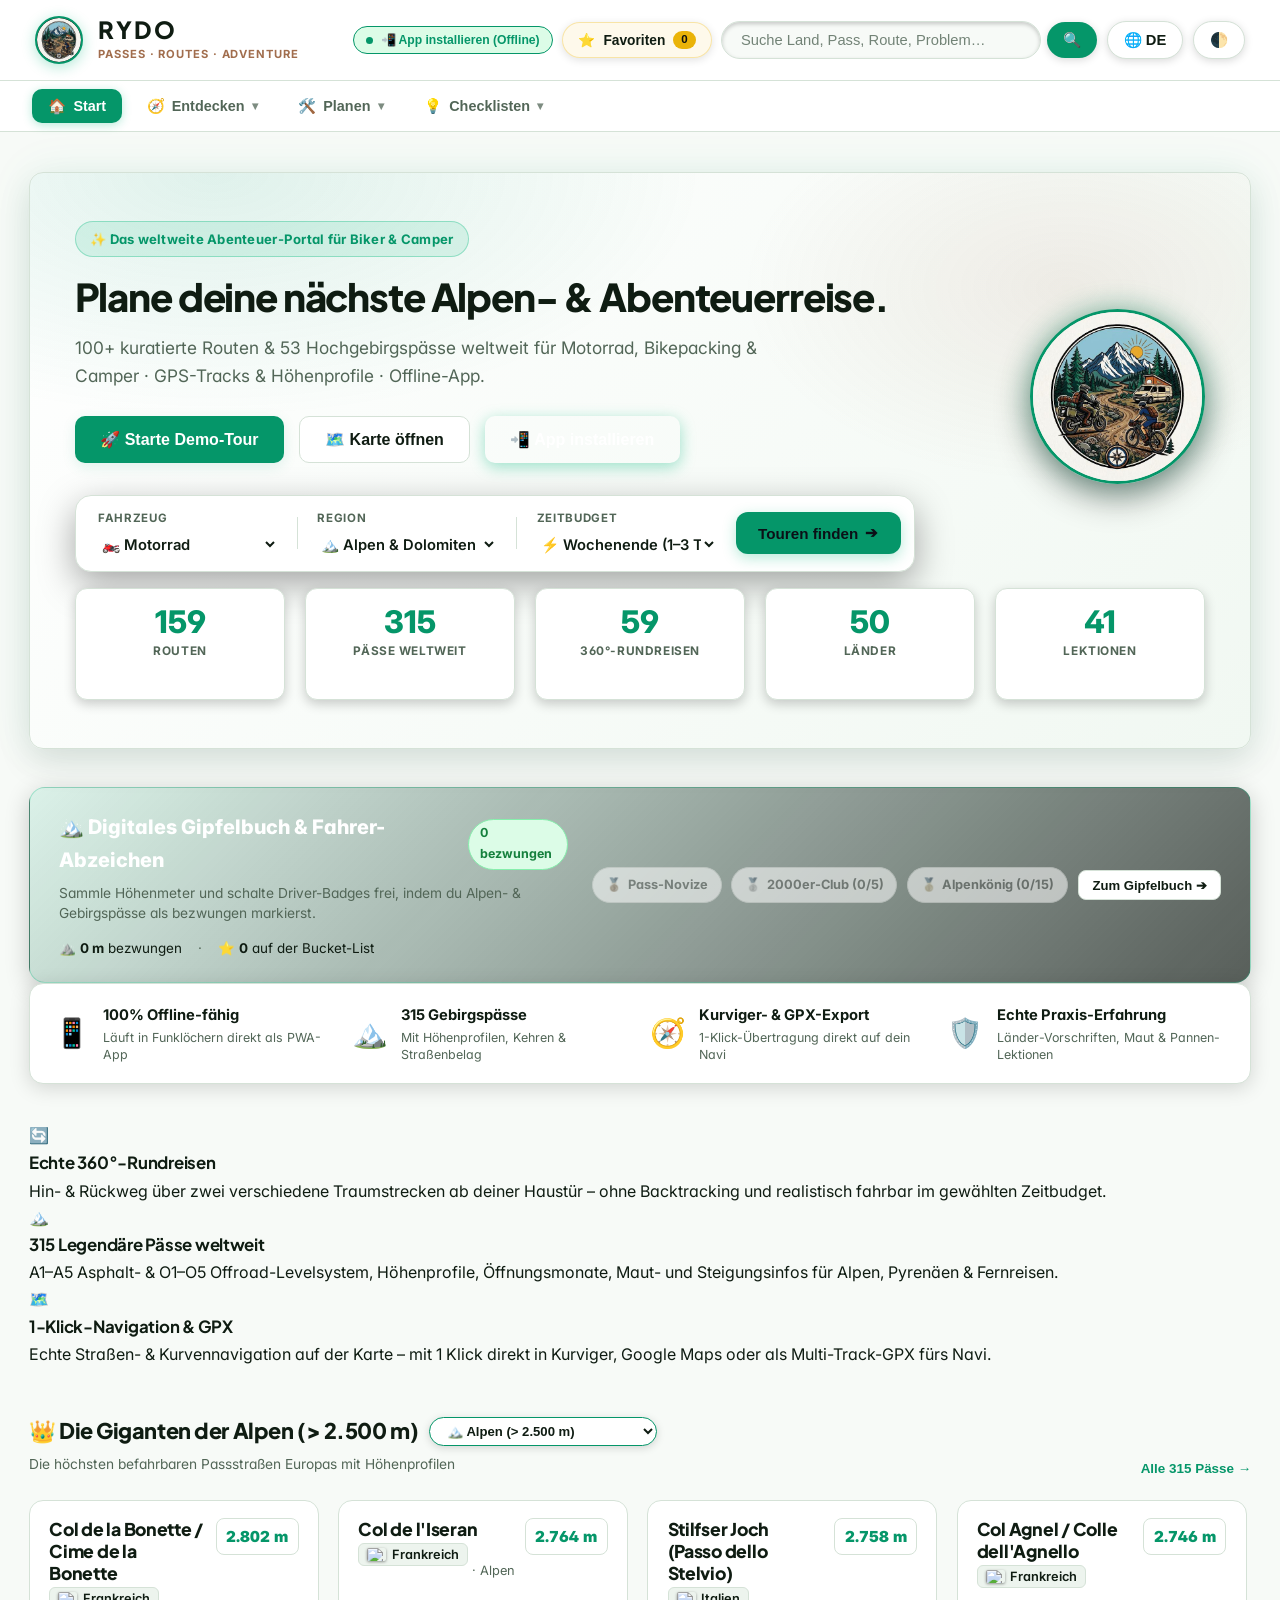
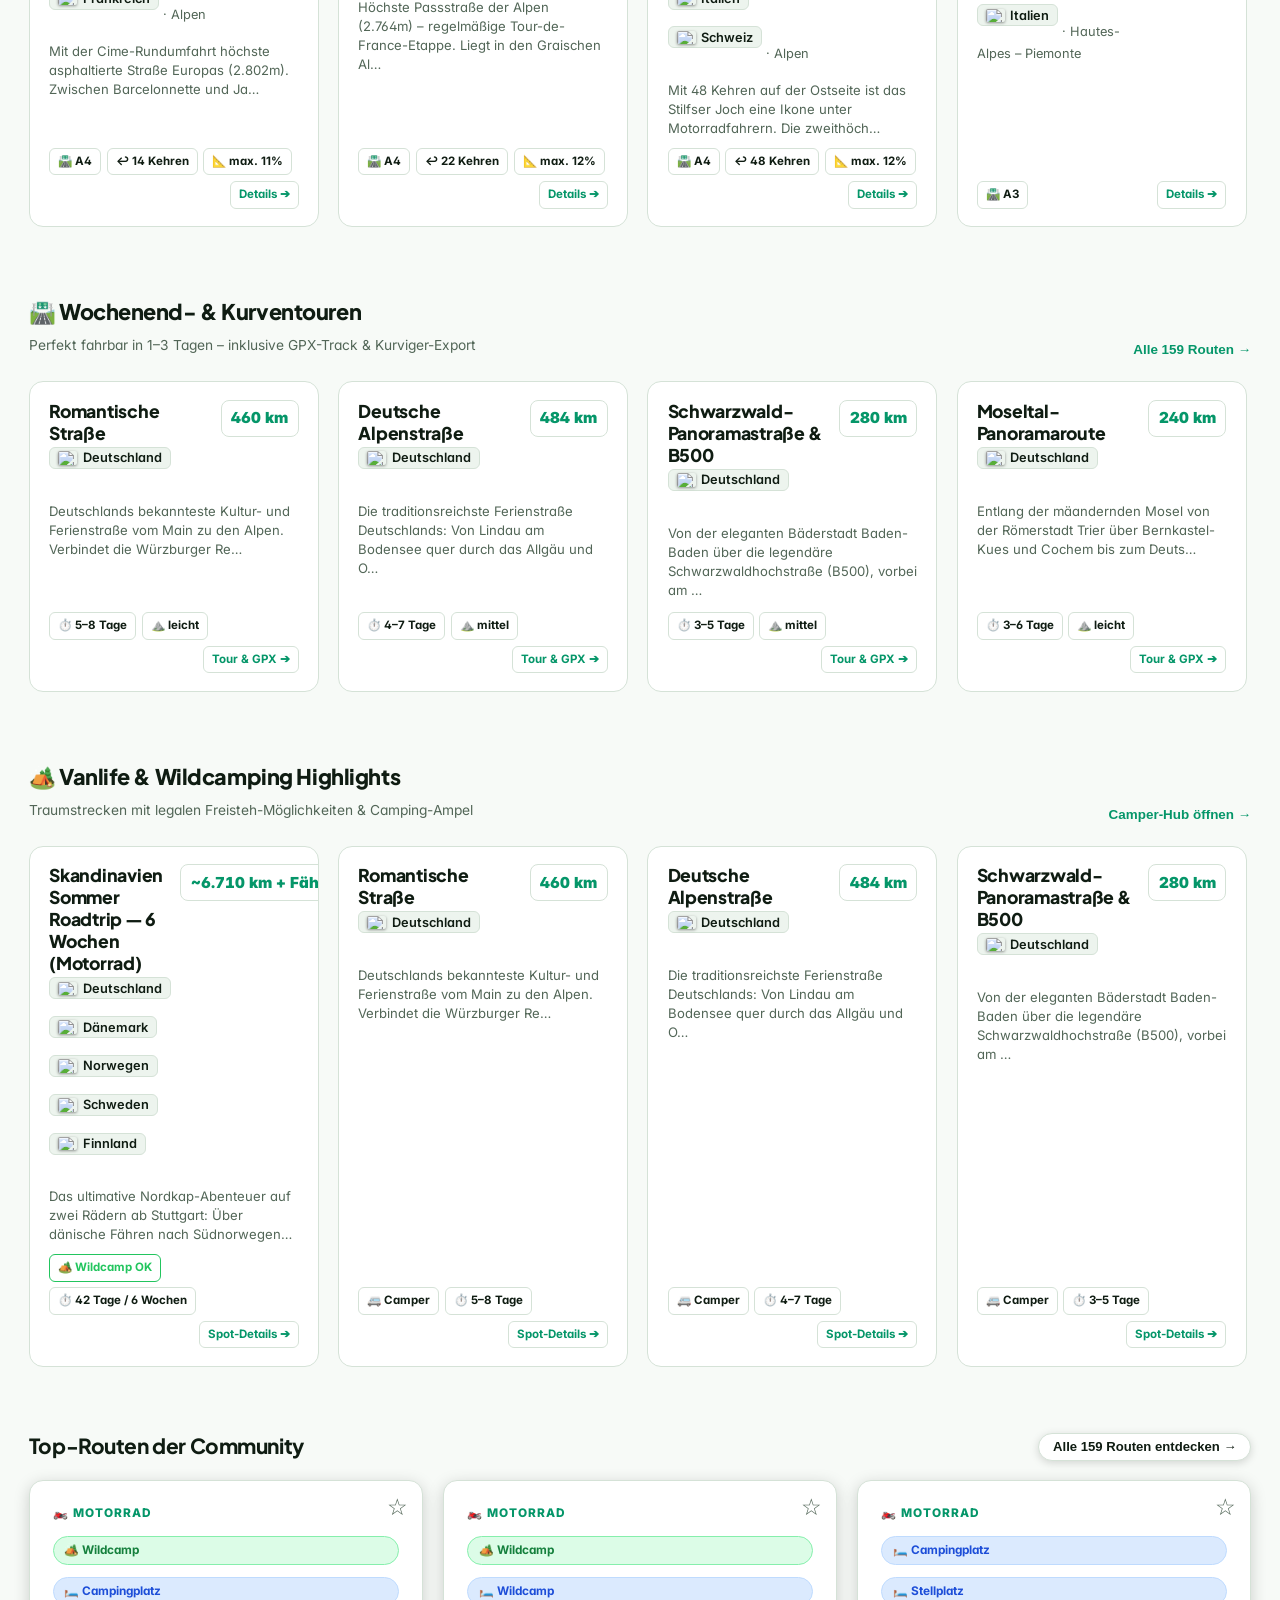
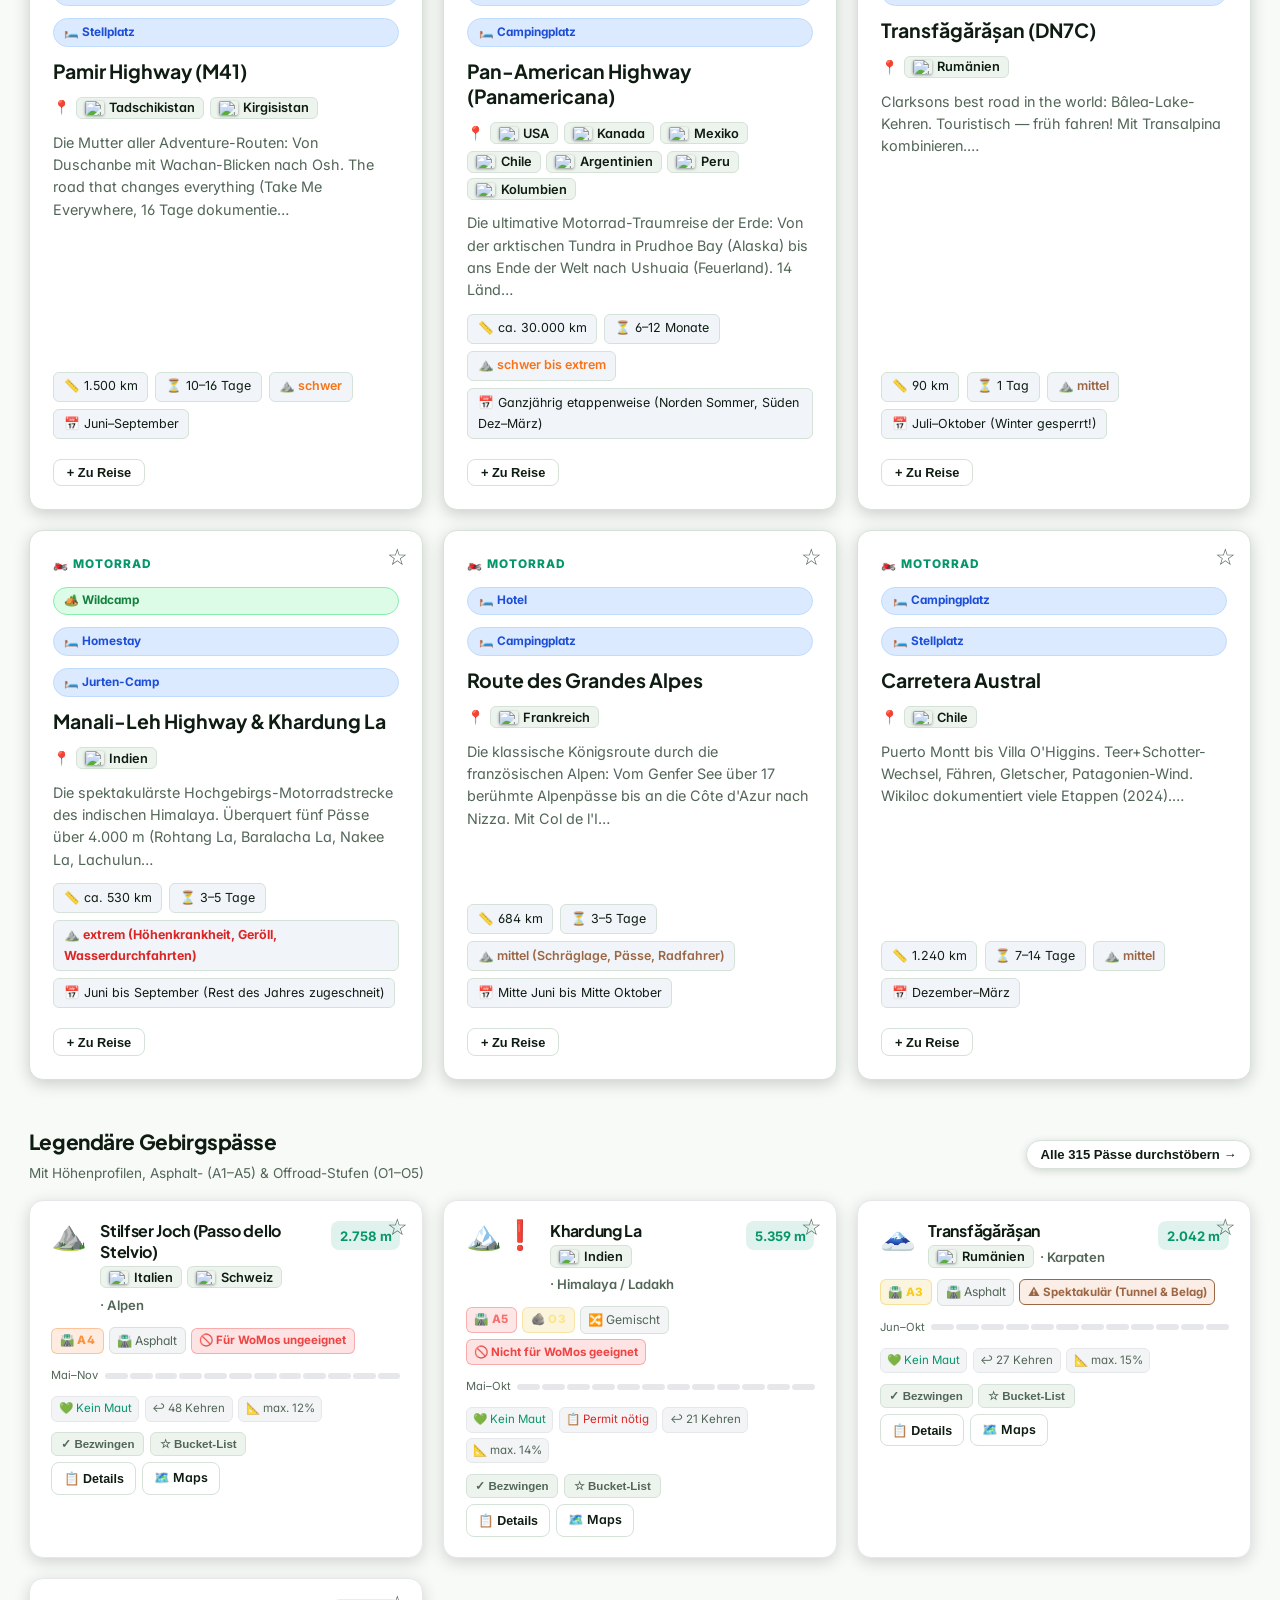
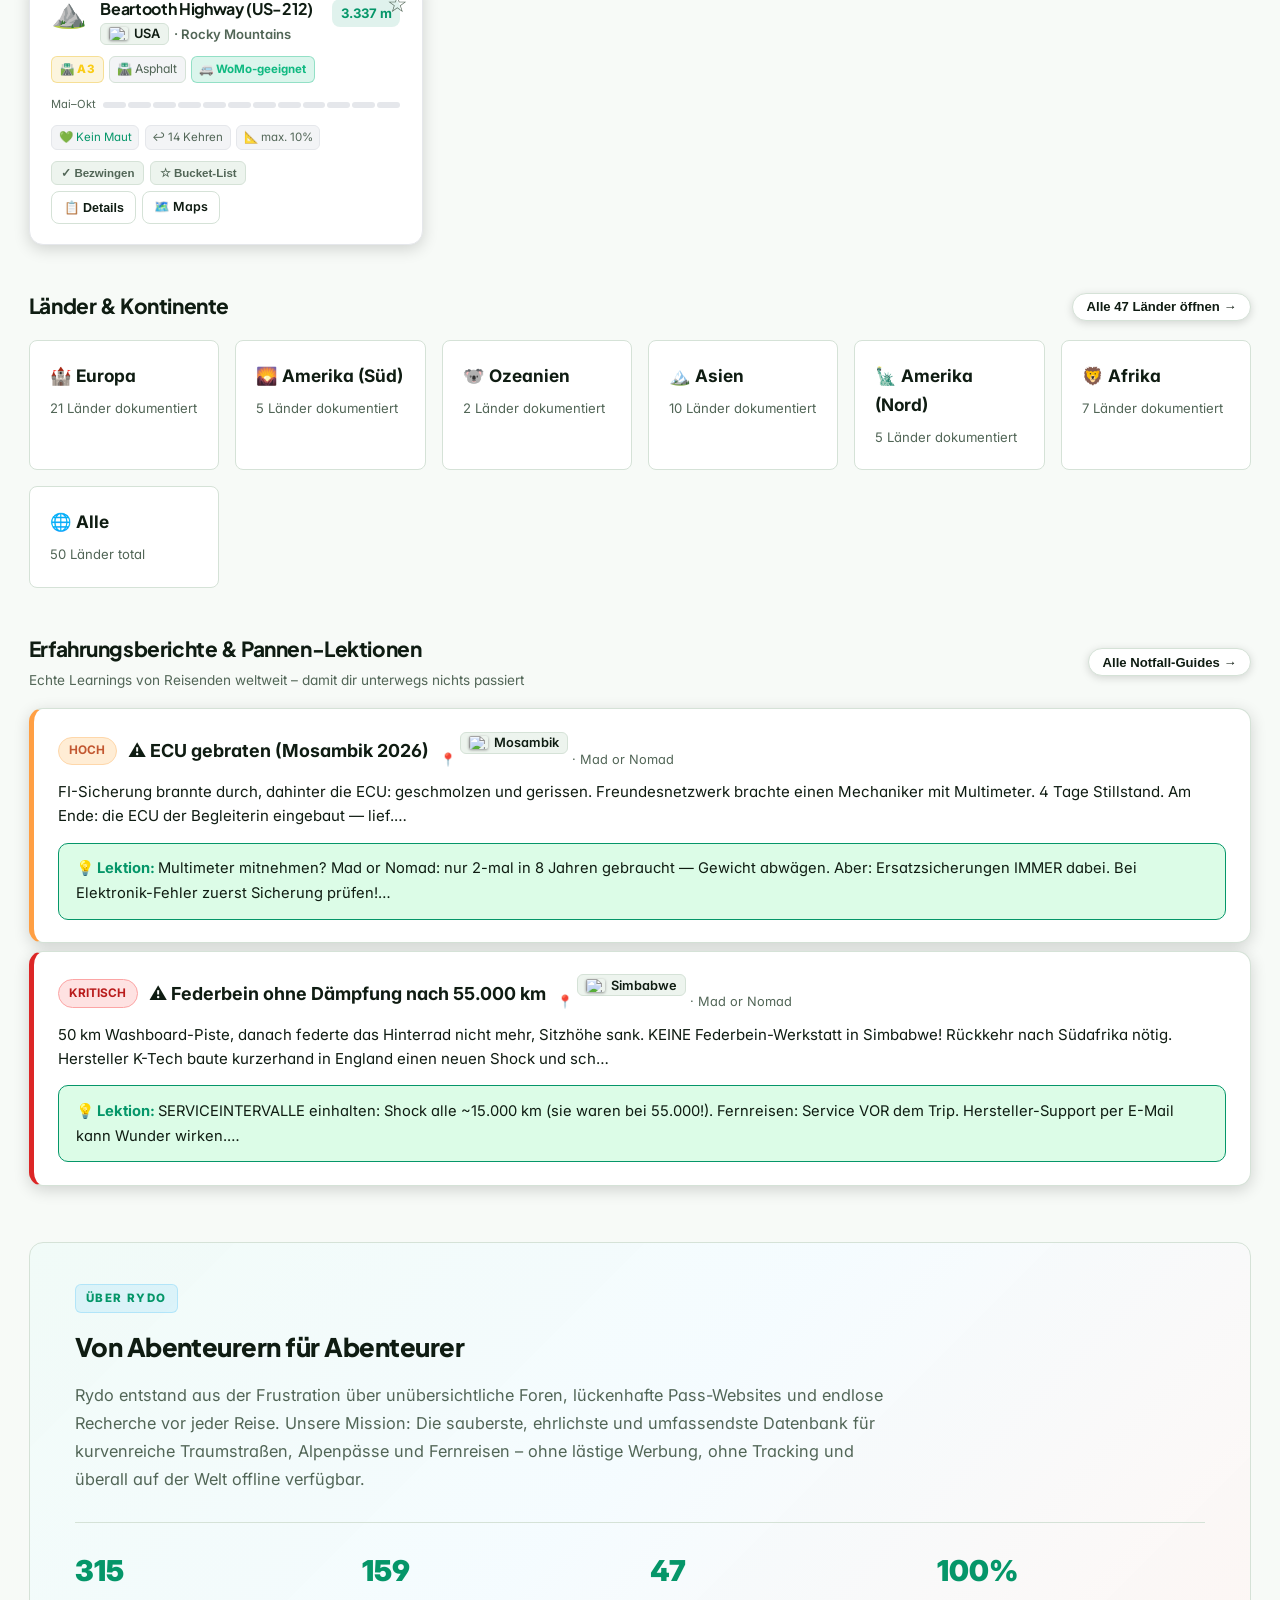
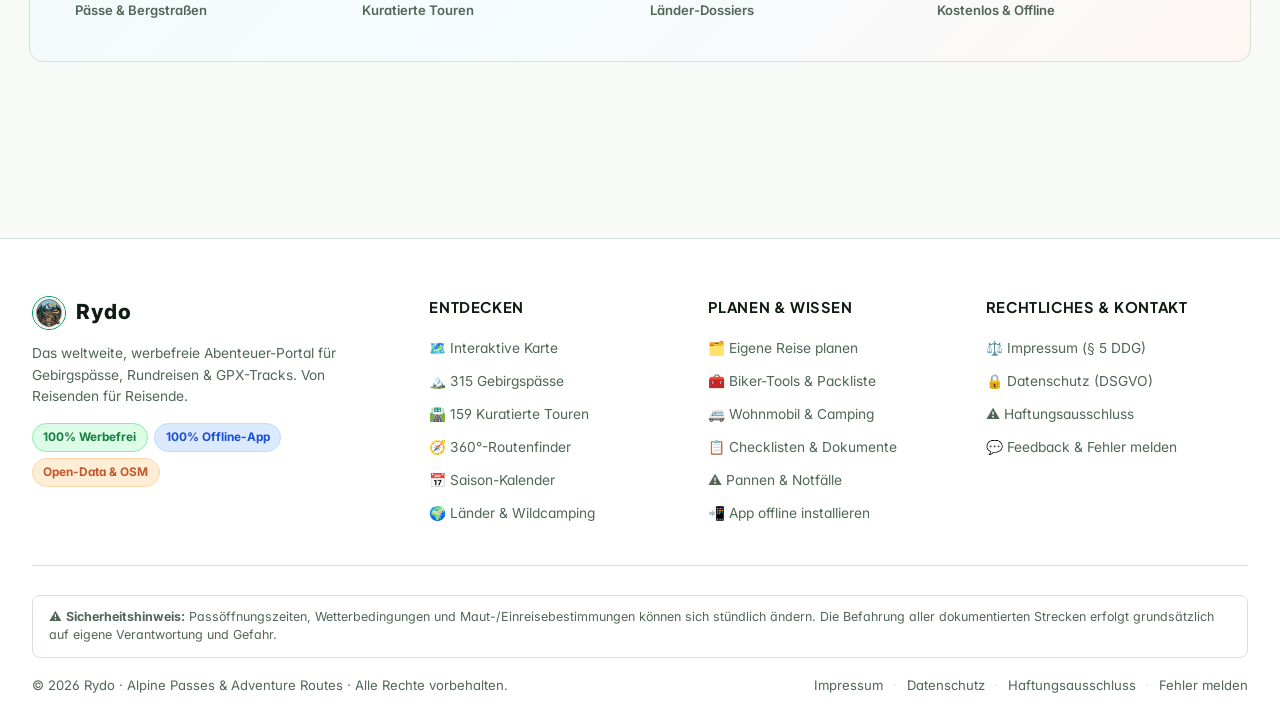
==== commit f1c0956a: "1.1" ====
--- a/index.html
+++ b/index.html
@@ -1709,8 +1709,8 @@
 </footer>
 
 <script src="https://unpkg.com/leaflet@1.9.4/dist/leaflet.js"></script>
-<script src="js/data.js"></script>
-<script src="js/routeTracks.js"></script>
-<script src="js/app.js"></script>
+<script src="js/data.js?v=3"></script>
+<script src="js/routeTracks.js?v=3"></script>
+<script src="js/app.js?v=3"></script>
 </body>
 </html>
